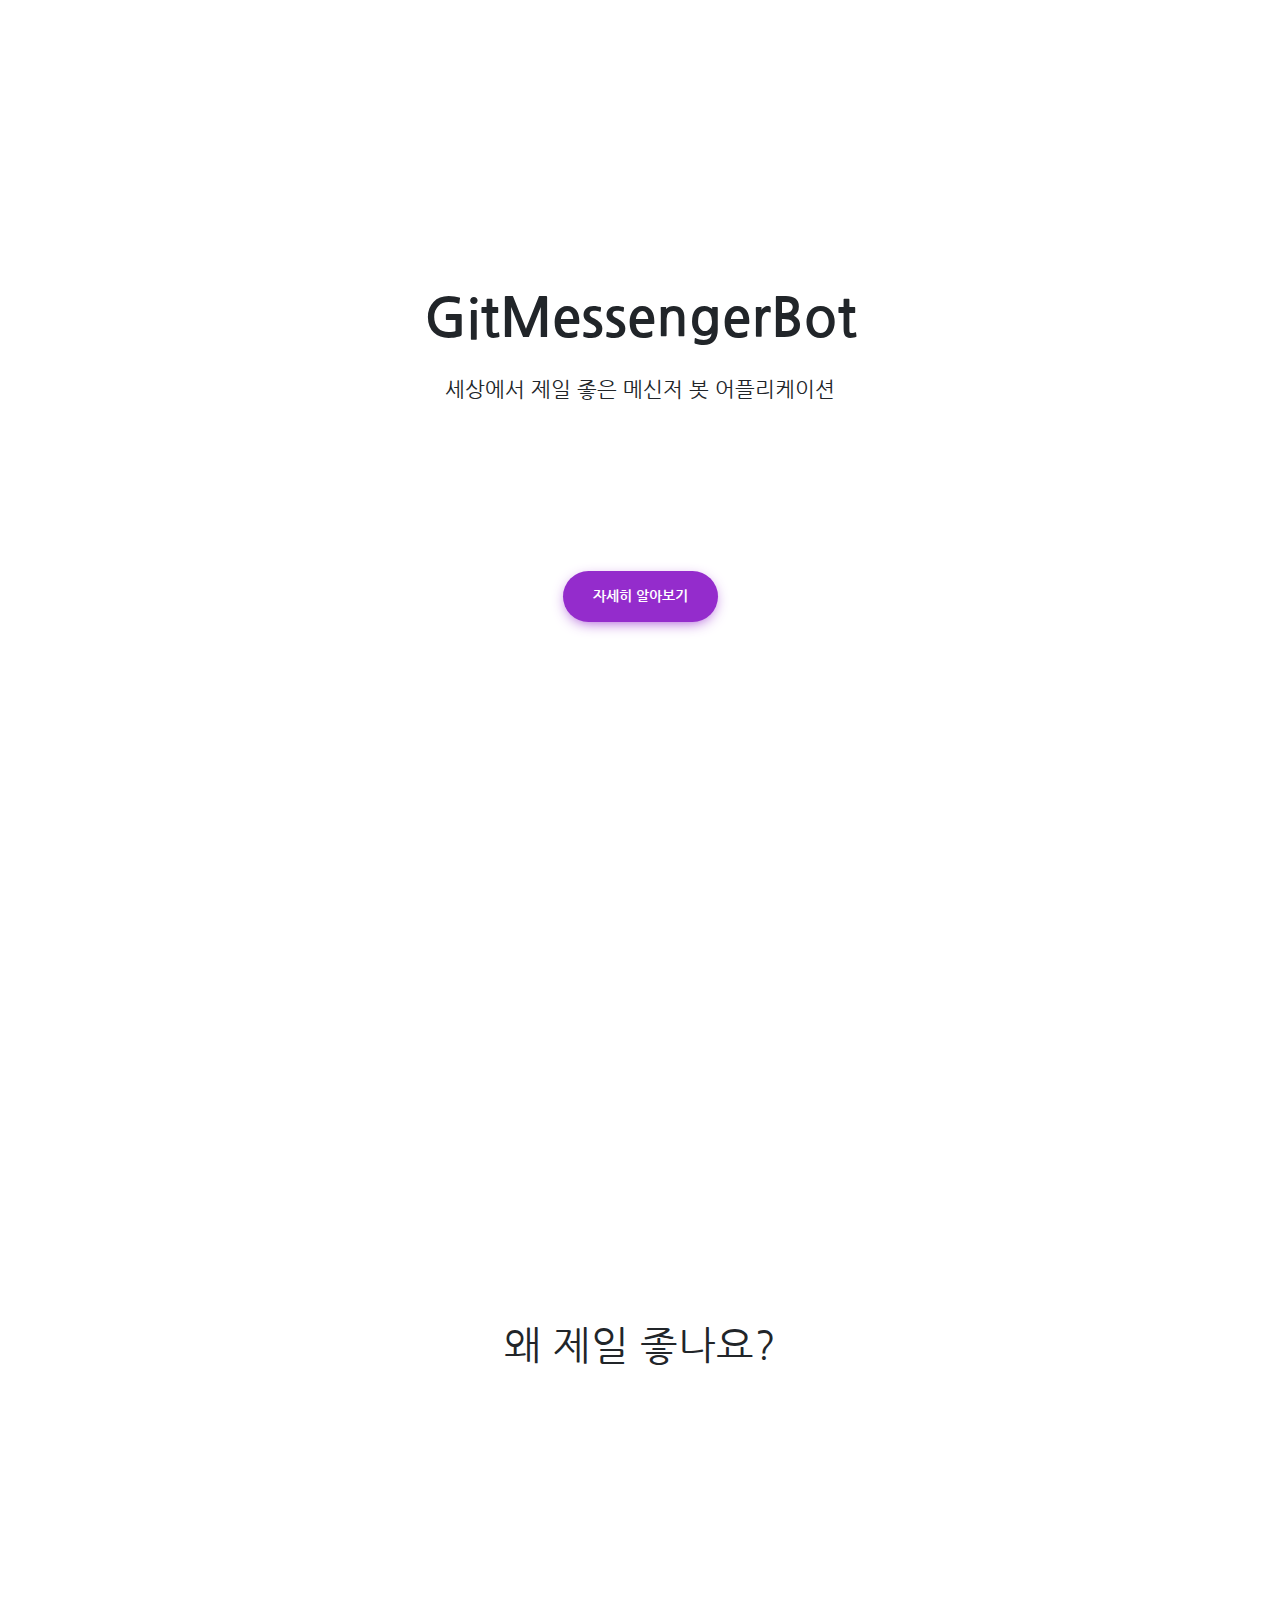
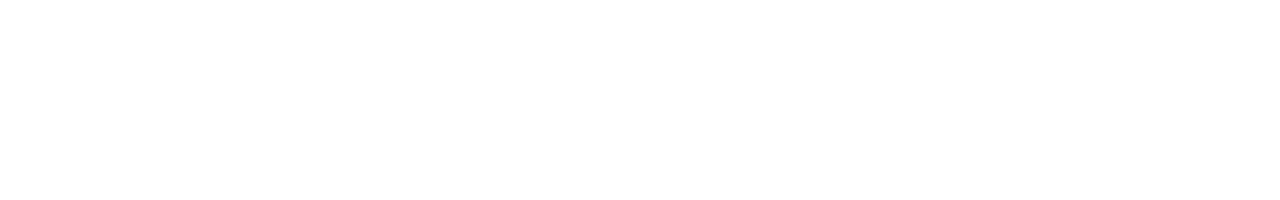
==== index.html @ 8779464e "a" ====
<!DOCTYPE html>
<html lang="ko">
<head>
    <title>GitMessengerBot 👍</title>

    <meta charset="utf-8">
    <meta content="width=device-width, initial-scale=1.0, maximum-scale=1.0, user-scalable=no" name="viewport">
    <meta content="telephone=no" name="format-detection">
    <meta content="yes" name="apple-mobile-web-app-capable">

    <meta content="GitMessengerBot 👍" property="og:title"/>
    <meta content="website" property="og:type"/>
    <meta content="깃메봇 공식 사이트" property="og:description"/>
    <meta content="https://gitmessengerbot.xyz" property="og:url"/>
    <meta content="https://raw.githubusercontent.com/GitMessengerBot/GitMessengerBot-Web/main/resource/drawable/banner.png"
          property="og:image"/>

    <link rel="stylesheet" href="./resource/css/main.css"/>
    <link rel="stylesheet" href="./resource/css/index.css"/>
    <link rel="stylesheet" href="https://cdn.jsdelivr.net/npm/bootstrap@5.0.0-beta3/dist/css/bootstrap.min.css"/>

    <script src="https://cdn.jsdelivr.net/npm/bootstrap@5.0.0-beta3/dist/js/bootstrap.bundle.min.js"></script>
</head>

<style>
    body {
        font-family: 'Nanum Gothic', sans-serif;
        -webkit-font-smoothing: antialiased;
    }
</style>

<body>
<section class="full-screen">
    <div class="center-container">
        <div class="center-content">
            <p id="title">GitMessengerBot</p>
            <p id="subtitle">세상에서 제일 좋은 메신저 봇 어플리케이션</p>
            <a class="btn-shadow" href="#main" style="margin-top: 150px;"><p class="button-text">자세히 알아보기</p></a>
        </div>
    </div>
</section>
<section class="full-screen" id="main">
    <div class="center-container">
        <div class="center-content">
            <h1>왜 제일 좋나요?</h1>
        </div>
    </div>
</section>
</body>
</html>
---- resource/css/main.css ----
@import url('https://fonts.googleapis.com/css2?family=Nanum+Gothic&display=swap');

a[href] {
    text-decoration: none;
    color: inherit;
}

.full-screen {
    width: 100vw;
    height: 100vh;
}

.btn-shadow {
    font-size: 14px;
    text-decoration: none;
    text-transform: uppercase;
    background: #942ccc;
    display: inline-block;
    padding: 15px 30px;
    border-radius: 40px;
    font-weight: 700;
    -webkit-box-shadow: 0 4px 15px -5px #942ccc;
    box-shadow: 0 4px 15px -5px #942ccc;
}

.center-container {
    display: flex;
    justify-items: center;
    height: 100vh;
    align-items: center;
    margin: 0 auto;
    text-align: center;
}

.center-content {
    margin: 0 auto;
    text-align: center;
}

.button-text {
    color: white;
    margin: 0;
}
---- resource/css/index.css ----
#title {
    font-weight: bold;
    font-size: calc(3rem + 0.5vw);
    margin-bottom: 15px;
}

#subtitle {
    margin-top: 15px;
    font-size: calc(0.5rem + 1vw);
    white-space: nowrap;
}
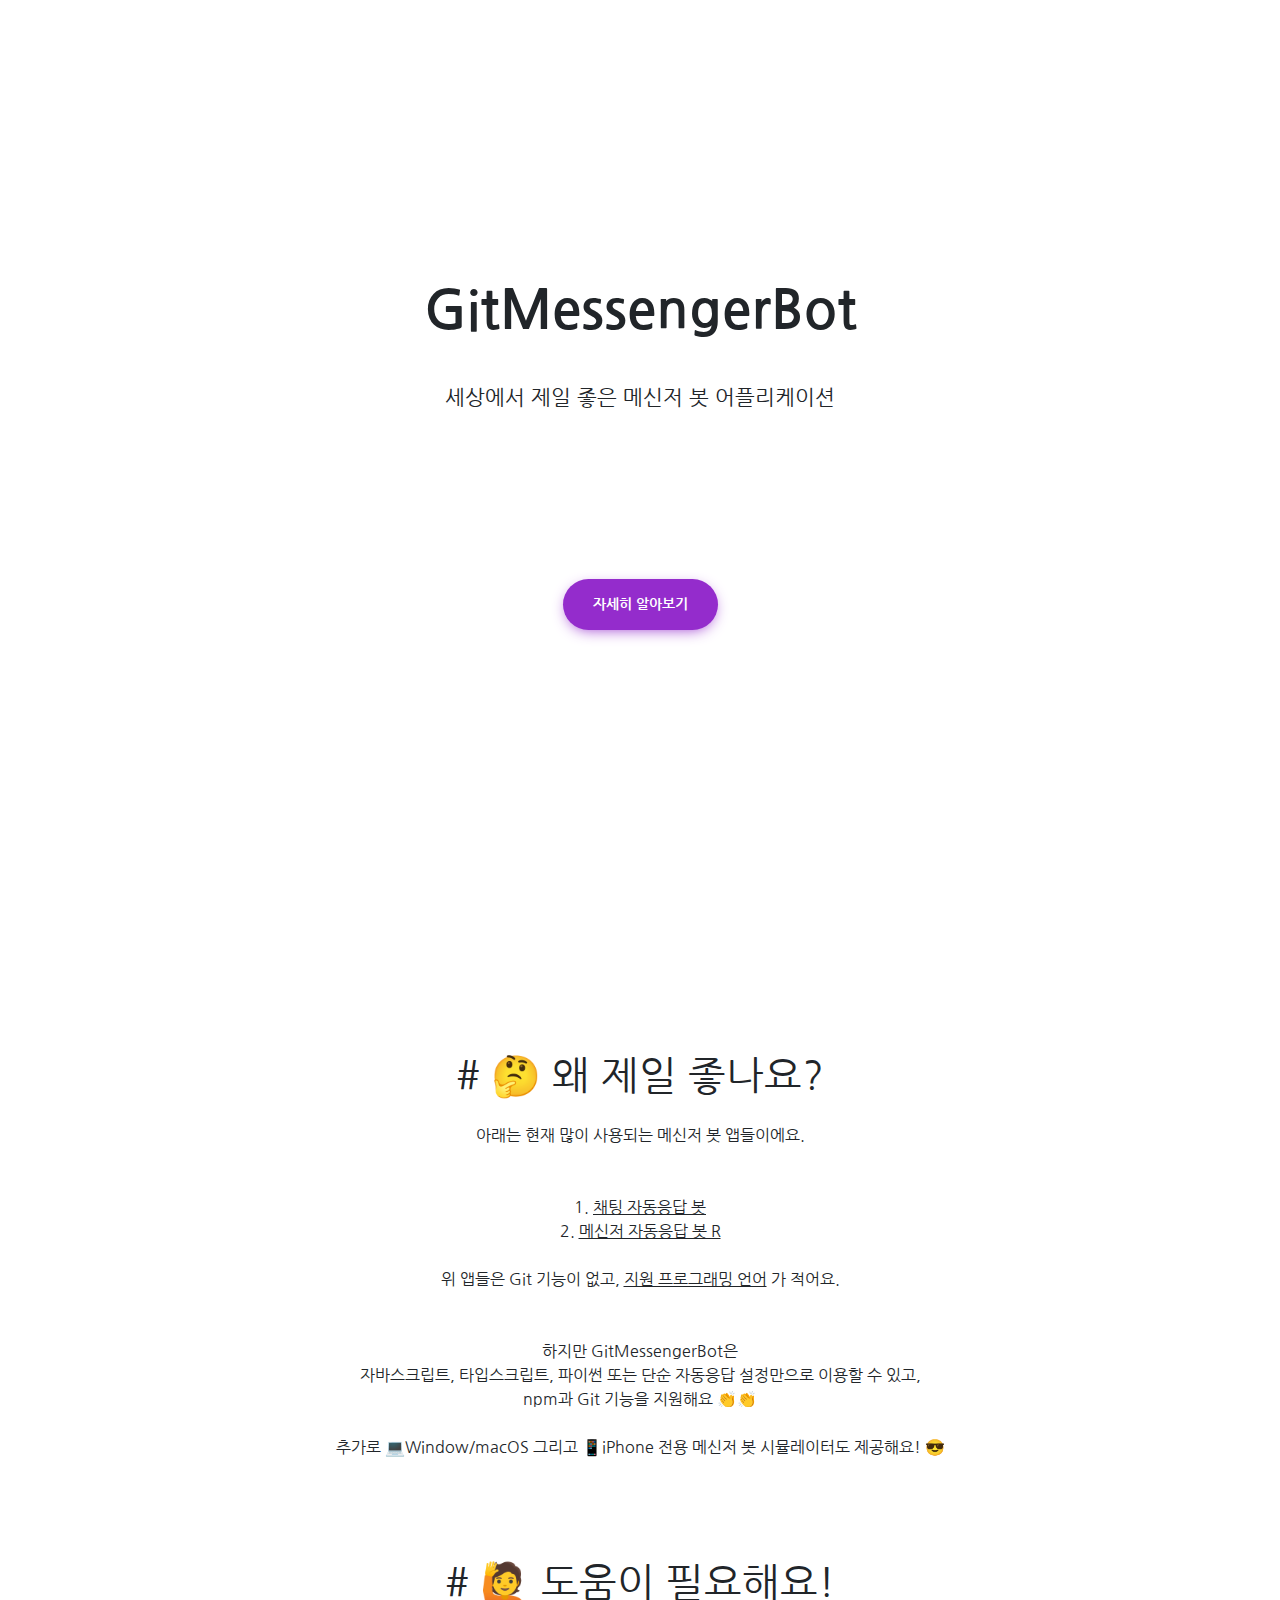
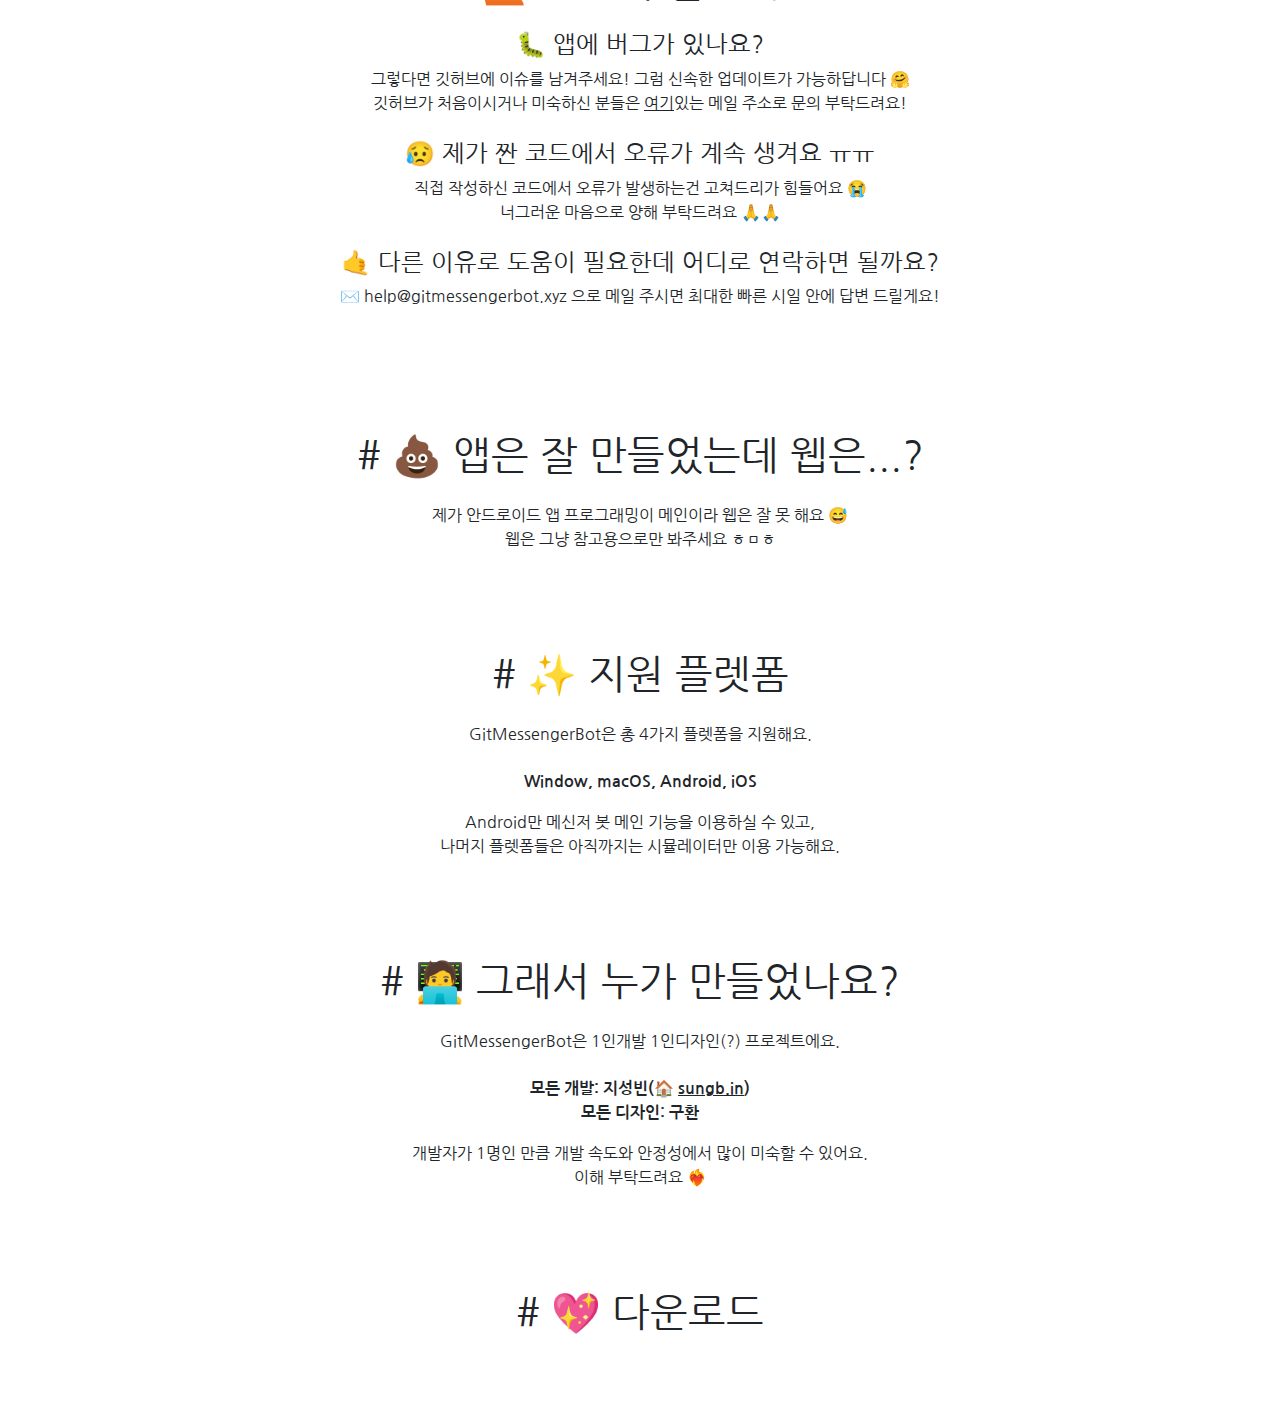
==== commit 4fa228de: "Update!" ====
--- a/index.html
+++ b/index.html
@@ -29,22 +29,59 @@
     }
 </style>
 
-<body>
-<section class="full-screen">
-    <div class="center-container">
-        <div class="center-content">
-            <p id="title">GitMessengerBot</p>
-            <p id="subtitle">세상에서 제일 좋은 메신저 봇 어플리케이션</p>
-            <a class="btn-shadow" href="#main" style="margin-top: 150px;"><p class="button-text">자세히 알아보기</p></a>
+<body class="cover-container">
+<div class="cover-scroll">
+    <section class="cover main">
+        <p id="title">GitMessengerBot</p>
+        <p id="subtitle">세상에서 제일 좋은 메신저 봇 어플리케이션</p>
+        <a class="btn-shadow" href="#why-world-best-good" style="margin-top: 150px;"><p class="button-text">자세히 알아보기</p>
+        </a>
+    </section>
+    <section style="height: 100%">
+        <div style="text-align: center; padding: 52px;">
+            <h1 id="why-world-best-good"><a href="#why-world-best-good"># 🤔 왜 제일 좋나요?</a></h1>
+            아래는 현재 많이 사용되는 메신저 봇 앱들이에요.<br/><br/><br/>
+            1. <a style="text-decoration: underline"
+                  href="https://play.google.com/store/apps/details?id=com.darktornado.chatbot">채팅 자동응답
+            봇</a><br/>
+            2. <a style="text-decoration: underline"
+                  href="https://play.google.com/store/apps/details?id=com.xfl.msgbot">메신저 자동응답 봇 R</a><br/><br/>
+            위 앱들은 Git 기능이 없고,
+            <a title="주로 쓰이는 언어들 기준" style="text-decoration: underline">지원 프로그래밍 언어</a>
+            가 적어요.<br/><br/><br/>
+            하지만 GitMessengerBot은<br/>자바스크립트, 타입스크립트, 파이썬 또는 단순 자동응답 설정만으로 이용할 수 있고,<br/>
+            npm과 Git 기능을 지원해요 👏👏<br/><br/>
+
+            추가로 💻Window/macOS 그리고 📱iPhone 전용 메신저 봇 시뮬레이터도 제공해요! 😎
+            <h1 id="need-help"><a href="#need-help"># 🙋 도움이 필요해요!</a></h1>
+            <h4 id="need-help-1"><a href="#need-help-1">🐛 앱에 버그가 있나요?</a></h4>
+            그렇다면 깃허브에 이슈를 남겨주세요! 그럼 신속한 업데이트가 가능하답니다 🤗<br/>
+            깃허브가 처음이시거나 미숙하신 분들은
+            <a href="#need-help-3" style="text-decoration: underline">여기</a>있는 메일 주소로 문의 부탁드려요!<br/><br/>
+            <h4 id="need-help-2"><a href="#need-help-2">😥 제가 짠 코드에서 오류가 계속 생겨요 ㅠㅠ</a></h4>
+            직접 작성하신 코드에서 오류가 발생하는건 고쳐드리가 힘들어요 😭<br/>
+            너그러운 마음으로 양해 부탁드려요 🙏🙏<br/><br/>
+            <h4 id="need-help-3"><a href="#need-help-3">🤙 다른 이유로 도움이 필요한데 어디로 연락하면 될까요?</a></h4>
+            ✉️ help@gitmessengerbot.xyz 으로 메일 주시면 최대한 빠른 시일 안에 답변 드릴게요!<br/><br/>
+            <h1 id="good-app-poo-web"><a href="#good-app-poo-web"># 💩 앱은 잘 만들었는데 웹은...?</a></h1>
+            제가 안드로이드 앱 프로그래밍이 메인이라 웹은 잘 못 해요 😅<br/>
+            웹은 그냥 참고용으로만 봐주세요 ㅎㅁㅎ
+            <h1 id="support-platform"><a href="#support-platform"># ✨ 지원 플렛폼</a></h1>
+            GitMessengerBot은 총 4가지 플렛폼을 지원해요.<br/><br/>
+            <p style="font-weight: bold">Window, macOS, Android, iOS</p>
+            Android만 메신저 봇 메인 기능을 이용하실 수 있고,<br/>
+            나머지 플렛폼들은 아직까지는 시뮬레이터만 이용 가능해요.<br/>
+            <h1 id="developers"><a href="#developers"># 🧑‍💻 그래서 누가 만들었나요?</a></h1>
+            GitMessengerBot은 1인개발 1인디자인(?) 프로젝트에요.<br/><br/>
+            <p style="font-weight: bold">
+                모든 개발: 지성빈(🏠 <a href="https://sungb.in" style="text-decoration: underline">sungb.in</a>)<br/>
+                모든 디자인: 구환
+            </p>
+            개발자가 1명인 만큼 개발 속도와 안정성에서 많이 미숙할 수 있어요.<br/>
+            이해 부탁드려요 ❤️‍🔥
+            <h1 id="download"><a href="#download"># 💖 다운로드</a></h1>
         </div>
-    </div>
-</section>
-<section class="full-screen" id="main">
-    <div class="center-container">
-        <div class="center-content">
-            <h1>왜 제일 좋나요?</h1>
-        </div>
-    </div>
-</section>
+    </section>
+</div>
 </body>
 </html>
--- a/resource/css/main.css
+++ b/resource/css/main.css
@@ -33,6 +33,7 @@
 }
 
 .center-content {
+    padding: 30px;
     margin: 0 auto;
     text-align: center;
 }
--- a/resource/css/index.css
+++ b/resource/css/index.css
@@ -8,4 +8,41 @@
     margin-top: 15px;
     font-size: calc(0.5rem + 1vw);
     white-space: nowrap;
+}
+
+.description {
+    padding-top: 10px;
+}
+
+.cover-container {
+    position: absolute;
+    width: 100%;
+    height: 100%;
+}
+
+.cover {
+    position: relative;
+    width: 100%;
+    height: 100%;
+    display: flex;
+    overflow: hidden;
+}
+
+.cover.main {
+    align-items: center;
+    align-self: center;
+    justify-content: center;
+    flex-direction: column;
+    padding: 52px;
+}
+
+.cover-scroll {
+    position: relative;
+    width: 100%;
+    height: 100%;
+}
+
+h1 {
+    padding-top: 100px;
+    padding-bottom: 15px;
 }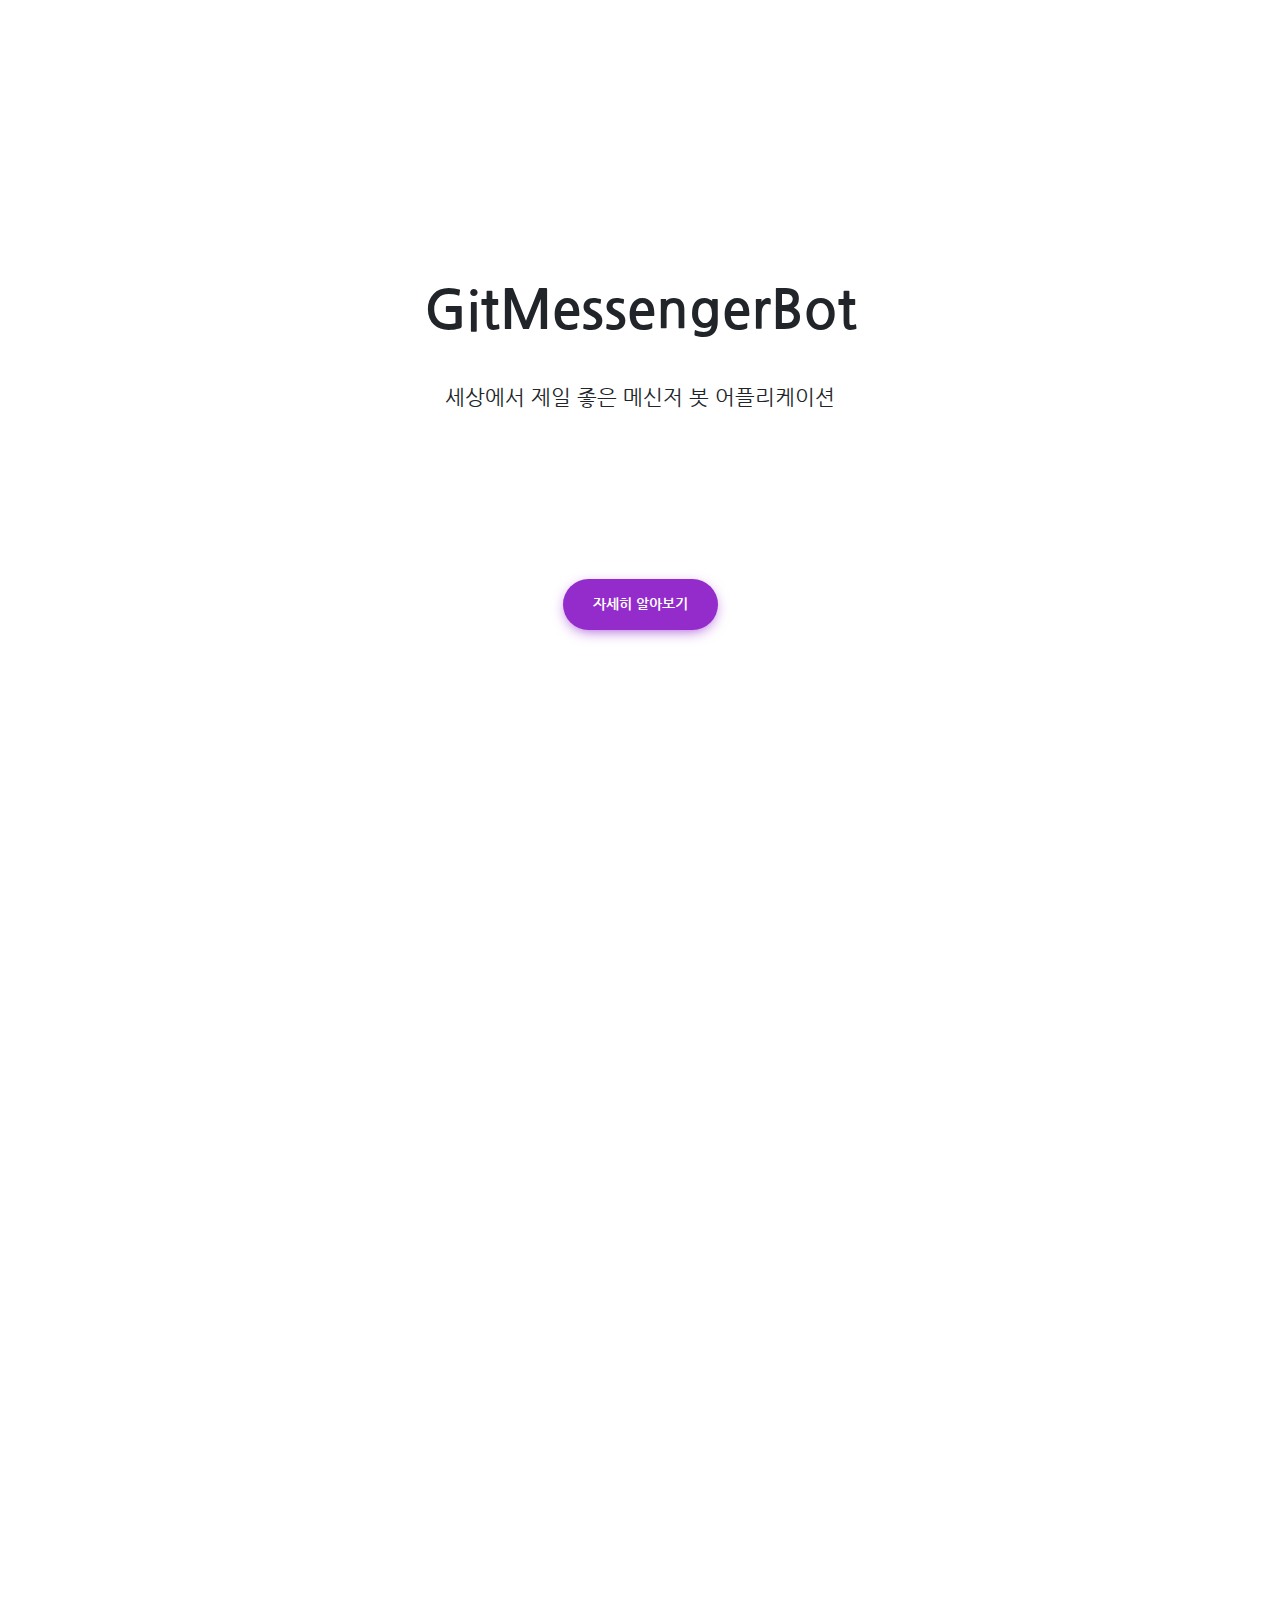
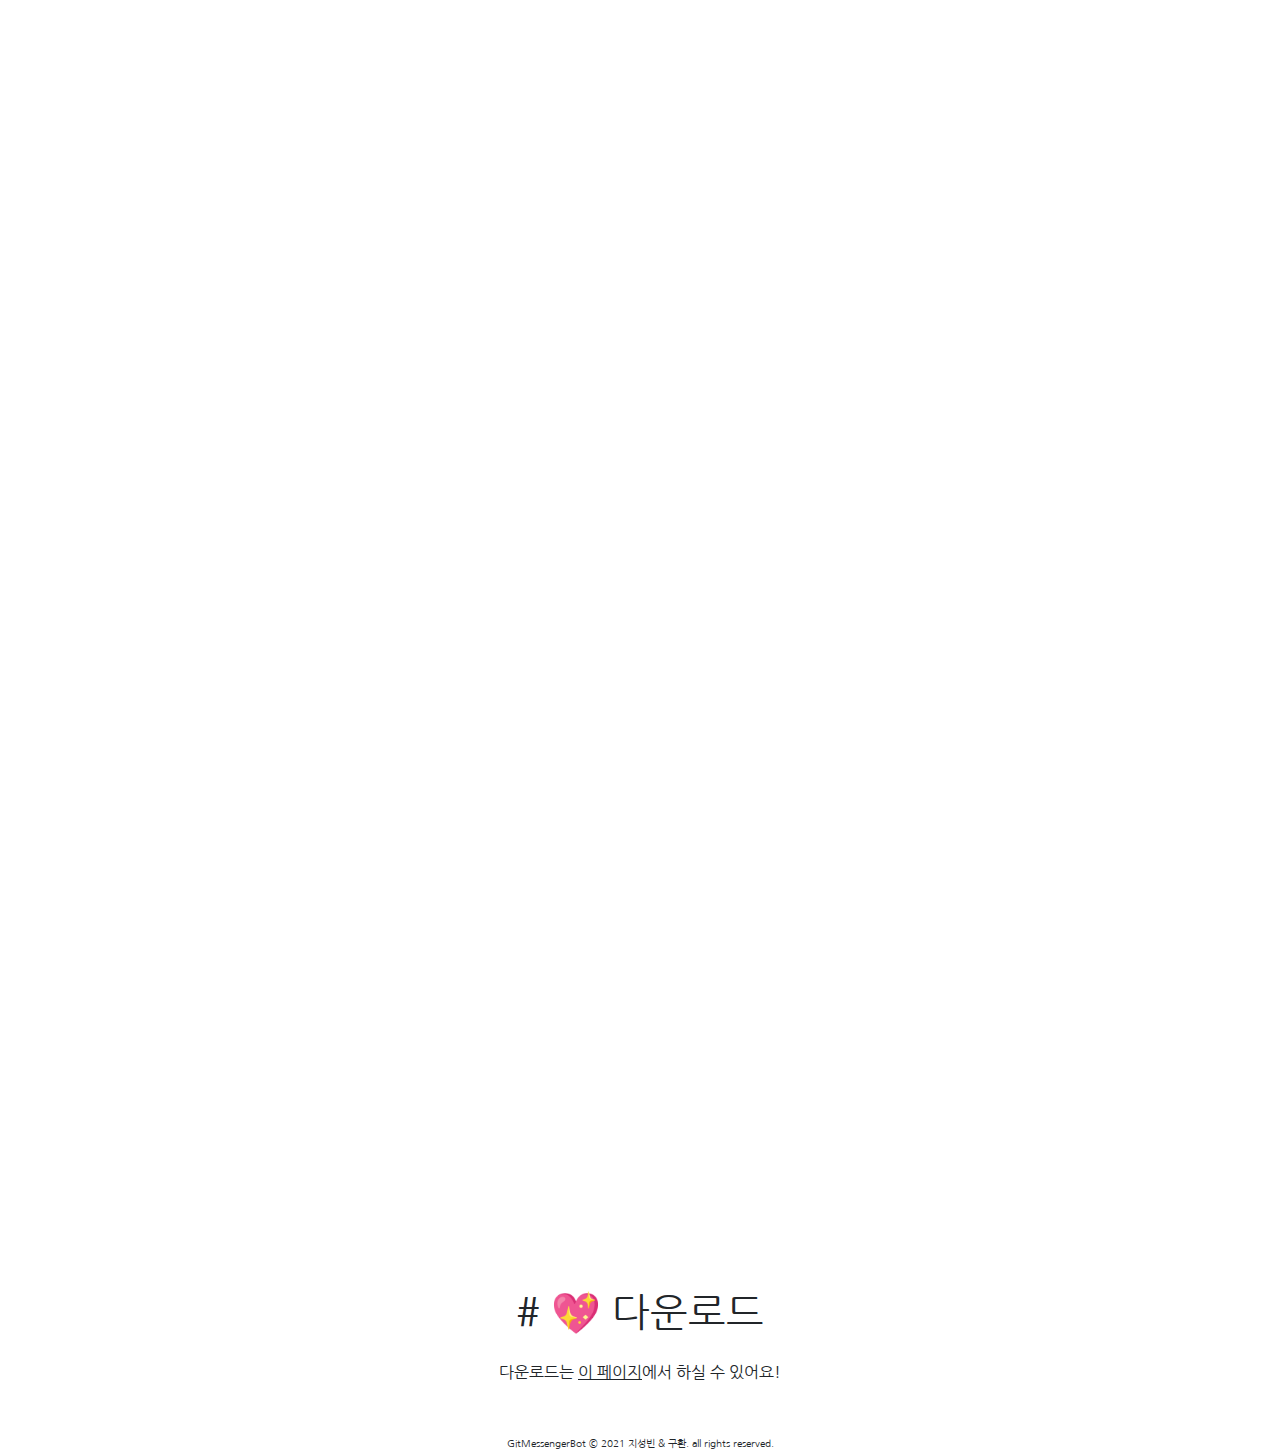
==== commit 5fc0dff3: "Update!" ====
--- a/index.html
+++ b/index.html
@@ -17,8 +17,11 @@
 
     <link rel="stylesheet" href="./resource/css/main.css"/>
     <link rel="stylesheet" href="./resource/css/index.css"/>
+    <link rel="stylesheet" href="./resource/css/animation.css"/>
     <link rel="stylesheet" href="https://cdn.jsdelivr.net/npm/bootstrap@5.0.0-beta3/dist/css/bootstrap.min.css"/>
 
+    <script src="./resource/js/wow.js"></script>
+    <script>new WOW().init();</script>
     <script src="https://cdn.jsdelivr.net/npm/bootstrap@5.0.0-beta3/dist/js/bootstrap.bundle.min.js"></script>
 </head>
 
@@ -38,48 +41,61 @@
         </a>
     </section>
     <section style="height: 100%">
-        <div style="text-align: center; padding: 52px;">
-            <h1 id="why-world-best-good"><a href="#why-world-best-good"># 🤔 왜 제일 좋나요?</a></h1>
-            아래는 현재 많이 사용되는 메신저 봇 앱들이에요.<br/><br/><br/>
-            1. <a style="text-decoration: underline"
-                  href="https://play.google.com/store/apps/details?id=com.darktornado.chatbot">채팅 자동응답
-            봇</a><br/>
-            2. <a style="text-decoration: underline"
-                  href="https://play.google.com/store/apps/details?id=com.xfl.msgbot">메신저 자동응답 봇 R</a><br/><br/>
-            위 앱들은 Git 기능이 없고,
-            <a title="주로 쓰이는 언어들 기준" style="text-decoration: underline">지원 프로그래밍 언어</a>
-            가 적어요.<br/><br/><br/>
-            하지만 GitMessengerBot은<br/>자바스크립트, 타입스크립트, 파이썬 또는 단순 자동응답 설정만으로 이용할 수 있고,<br/>
-            npm과 Git 기능을 지원해요 👏👏<br/><br/>
-
-            추가로 💻Window/macOS 그리고 📱iPhone 전용 메신저 봇 시뮬레이터도 제공해요! 😎
-            <h1 id="need-help"><a href="#need-help"># 🙋 도움이 필요해요!</a></h1>
-            <h4 id="need-help-1"><a href="#need-help-1">🐛 앱에 버그가 있나요?</a></h4>
-            그렇다면 깃허브에 이슈를 남겨주세요! 그럼 신속한 업데이트가 가능하답니다 🤗<br/>
-            깃허브가 처음이시거나 미숙하신 분들은
-            <a href="#need-help-3" style="text-decoration: underline">여기</a>있는 메일 주소로 문의 부탁드려요!<br/><br/>
-            <h4 id="need-help-2"><a href="#need-help-2">😥 제가 짠 코드에서 오류가 계속 생겨요 ㅠㅠ</a></h4>
-            직접 작성하신 코드에서 오류가 발생하는건 고쳐드리가 힘들어요 😭<br/>
-            너그러운 마음으로 양해 부탁드려요 🙏🙏<br/><br/>
-            <h4 id="need-help-3"><a href="#need-help-3">🤙 다른 이유로 도움이 필요한데 어디로 연락하면 될까요?</a></h4>
-            ✉️ help@gitmessengerbot.xyz 으로 메일 주시면 최대한 빠른 시일 안에 답변 드릴게요!<br/><br/>
-            <h1 id="good-app-poo-web"><a href="#good-app-poo-web"># 💩 앱은 잘 만들었는데 웹은...?</a></h1>
-            제가 안드로이드 앱 프로그래밍이 메인이라 웹은 잘 못 해요 😅<br/>
-            웹은 그냥 참고용으로만 봐주세요 ㅎㅁㅎ
-            <h1 id="support-platform"><a href="#support-platform"># ✨ 지원 플렛폼</a></h1>
-            GitMessengerBot은 총 4가지 플렛폼을 지원해요.<br/><br/>
-            <p style="font-weight: bold">Window, macOS, Android, iOS</p>
-            Android만 메신저 봇 메인 기능을 이용하실 수 있고,<br/>
-            나머지 플렛폼들은 아직까지는 시뮬레이터만 이용 가능해요.<br/>
-            <h1 id="developers"><a href="#developers"># 🧑‍💻 그래서 누가 만들었나요?</a></h1>
-            GitMessengerBot은 1인개발 1인디자인(?) 프로젝트에요.<br/><br/>
-            <p style="font-weight: bold">
-                모든 개발: 지성빈(🏠 <a href="https://sungb.in" style="text-decoration: underline">sungb.in</a>)<br/>
-                모든 디자인: 구환
-            </p>
-            개발자가 1명인 만큼 개발 속도와 안정성에서 많이 미숙할 수 있어요.<br/>
-            이해 부탁드려요 ❤️‍🔥
-            <h1 id="download"><a href="#download"># 💖 다운로드</a></h1>
+        <div style="text-align: center;">
+            <div style="padding: 52px">
+                <div class="wow fadeInDown" data-wow-delay="0.5s">
+                    <h1 id="why-world-best-good"><a href="#why-world-best-good"># 🤔 왜 제일 좋나요?</a></h1>
+                    아래는 현재 많이 사용되는 메신저 봇 앱들이에요.<br/><br/><br/>
+                    1. <a style="text-decoration: underline"
+                          href="https://play.google.com/store/apps/details?id=com.darktornado.chatbot">채팅 자동응답
+                    봇</a><br/>
+                    2. <a style="text-decoration: underline"
+                          href="https://play.google.com/store/apps/details?id=com.xfl.msgbot">메신저 자동응답 봇 R</a><br/><br/>
+                    위 앱들은 Git 기능이 없고,
+                    <a title="주로 쓰이는 언어들 기준" style="text-decoration: underline">지원 프로그래밍 언어</a>
+                    가 적어요.<br/><br/><br/>
+                    하지만 GitMessengerBot은<br/>자바스크립트, 타입스크립트, 파이썬 또는 단순 자동응답 설정만으로 이용할 수 있고,<br/>
+                    npm과 Git 기능을 지원해요 👏👏<br/><br/>
+                    추가로 💻Window/macOS 그리고 📱iPhone 전용 메신저 봇 시뮬레이터도 제공해요! 😎
+                </div>
+                <div class="wow fadeInDown" data-wow-delay="0.5s">
+                    <h1 id="need-help"><a href="#need-help"># 🙋 도움이 필요해요!</a></h1>
+                    <h4 id="need-help-1"><a href="#need-help-1">🐛 앱에 버그가 있나요?</a></h4>
+                    그렇다면 <a href="https://github.com/GitMessengerBot" style="text-decoration: underline">깃허브</a>에 이슈를
+                    남겨주세요!
+                    그럼 신속한 업데이트가 가능하답니다 🤗<br/>
+                    깃허브가 처음이시거나 미숙하신 분들은
+                    <a href="#need-help-3" style="text-decoration: underline">여기</a>있는 메일 주소로 문의 부탁드려요!<br/><br/>
+                    <h4 id="need-help-2"><a href="#need-help-2">😥 제가 짠 코드에서 오류가 계속 생겨요 ㅠㅠ</a></h4>
+                    직접 작성하신 코드에서 오류가 발생하는건 고쳐드리가 힘들어요 😭<br/>
+                    너그러운 마음으로 양해 부탁드려요 🙏🙏<br/><br/>
+                    <h4 id="need-help-3"><a href="#need-help-3">🤙 다른 이유로 도움이 필요한데 어디로 연락하면 될까요?</a></h4>
+                    ✉️ help@gitmessengerbot.xyz 으로 메일 주시면 최대한 빠른 시일 안에 답변 드릴게요!<br/><br/>
+                </div>
+                <div class="wow fadeInDown" data-wow-delay="0.5s">
+                    <h1 id="good-app-poo-web"><a href="#good-app-poo-web"># 💩 앱은 잘 만들었는데 웹은...?</a></h1>
+                    제가 안드로이드 앱 프로그래밍이 메인이라 웹은 잘 못 해요 😅<br/>
+                    웹은 그냥 참고용으로만 봐주세요 ㅎㅁㅎ
+                </div>
+                <div class="wow fadeInDown" data-wow-delay="0.5s">
+                <h1 id="support-platform"><a href="#support-platform"># ✨ 지원 플렛폼</a></h1>
+                GitMessengerBot은 총 4가지 플렛폼을 지원해요.<br/><br/>
+                <p style="font-weight: bold">Window, macOS, Android, iOS</p>
+                Android만 메신저 봇 메인 기능을 이용하실 수 있고,<br/>
+                나머지 플렛폼들은 아직까지는 시뮬레이터만 이용 가능해요.<br/>
+                <h1 id="developers"><a href="#developers"># 🧑‍💻 그래서 누가 만들었나요?</a></h1>
+                GitMessengerBot은 1인개발 1인디자인(?) 프로젝트에요.<br/><br/>
+                <p style="font-weight: bold">
+                    모든 개발: 지성빈(🏠 <a href="https://sungb.in" style="text-decoration: underline">sungb.in</a>)<br/>
+                    모든 디자인: 아직비밀~
+                </p>
+                개발자가 1명인 만큼 개발 속도와 안정성에서 많이 미숙할 수 있어요.<br/>
+                이해 부탁드려요 ❤️‍🔥
+                </div>
+                <h1 id="download"><a href="#download"># 💖 다운로드</a></h1>
+                다운로드는 <a href="download.html" style="text-decoration: underline">이 페이지</a>에서 하실 수 있어요!
+            </div>
+            <p style="font-size: 10px">GitMessengerBot &copy; 2021 지성빈 & 구환. all rights reserved.</p>
         </div>
     </section>
 </div>
--- a/resource/css/animation.css
+++ b/resource/css/animation.css
@@ -0,0 +1,2744 @@
+@charset "UTF-8";
+
+
+/*!
+Animate.css - http://daneden.me/animate
+Licensed under the MIT license
+
+Copyright (c) 2013 Daniel Eden
+
+Permission is hereby granted, free of charge, to any person obtaining a copy of this software and associated documentation files (the "Software"), to deal in the Software without restriction, including without limitation the rights to use, copy, modify, merge, publish, distribute, sublicense, and/or sell copies of the Software, and to permit persons to whom the Software is furnished to do so, subject to the following conditions:
+
+The above copyright notice and this permission notice shall be included in all copies or substantial portions of the Software.
+
+THE SOFTWARE IS PROVIDED "AS IS", WITHOUT WARRANTY OF ANY KIND, EXPRESS OR IMPLIED, INCLUDING BUT NOT LIMITED TO THE WARRANTIES OF MERCHANTABILITY, FITNESS FOR A PARTICULAR PURPOSE AND NONINFRINGEMENT. IN NO EVENT SHALL THE AUTHORS OR COPYRIGHT HOLDERS BE LIABLE FOR ANY CLAIM, DAMAGES OR OTHER LIABILITY, WHETHER IN AN ACTION OF CONTRACT, TORT OR OTHERWISE, ARISING FROM, OUT OF OR IN CONNECTION WITH THE SOFTWARE OR THE USE OR OTHER DEALINGS IN THE SOFTWARE.
+*/
+
+.animated {
+    -webkit-animation-duration: 1s;
+    animation-duration: 1s;
+    -webkit-animation-fill-mode: both;
+    animation-fill-mode: both;
+}
+
+.animated.hinge {
+    -webkit-animation-duration: 2s;
+    animation-duration: 2s;
+}
+
+@-webkit-keyframes bounce {
+    0%, 20%, 50%, 80%, 100% {
+        -webkit-transform: translateY(0);
+        transform: translateY(0);
+    }
+
+    40% {
+        -webkit-transform: translateY(-30px);
+        transform: translateY(-30px);
+    }
+
+    60% {
+        -webkit-transform: translateY(-15px);
+        transform: translateY(-15px);
+    }
+}
+
+@keyframes bounce {
+    0%, 20%, 50%, 80%, 100% {
+        -webkit-transform: translateY(0);
+        -ms-transform: translateY(0);
+        transform: translateY(0);
+    }
+
+    40% {
+        -webkit-transform: translateY(-30px);
+        -ms-transform: translateY(-30px);
+        transform: translateY(-30px);
+    }
+
+    60% {
+        -webkit-transform: translateY(-15px);
+        -ms-transform: translateY(-15px);
+        transform: translateY(-15px);
+    }
+}
+
+.bounce {
+    -webkit-animation-name: bounce;
+    animation-name: bounce;
+}
+
+@-webkit-keyframes flash {
+    0%, 50%, 100% {
+        opacity: 1;
+    }
+
+    25%, 75% {
+        opacity: 0;
+    }
+}
+
+@keyframes flash {
+    0%, 50%, 100% {
+        opacity: 1;
+    }
+
+    25%, 75% {
+        opacity: 0;
+    }
+}
+
+.flash {
+    -webkit-animation-name: flash;
+    animation-name: flash;
+}
+
+/* originally authored by Nick Pettit - https://github.com/nickpettit/glide */
+
+@-webkit-keyframes pulse {
+    0% {
+        -webkit-transform: scale(1);
+        transform: scale(1);
+    }
+
+    50% {
+        -webkit-transform: scale(1.1);
+        transform: scale(1.1);
+    }
+
+    100% {
+        -webkit-transform: scale(1);
+        transform: scale(1);
+    }
+}
+
+@keyframes pulse {
+    0% {
+        -webkit-transform: scale(1);
+        -ms-transform: scale(1);
+        transform: scale(1);
+    }
+
+    50% {
+        -webkit-transform: scale(1.1);
+        -ms-transform: scale(1.1);
+        transform: scale(1.1);
+    }
+
+    100% {
+        -webkit-transform: scale(1);
+        -ms-transform: scale(1);
+        transform: scale(1);
+    }
+}
+
+.pulse {
+    -webkit-animation-name: pulse;
+    animation-name: pulse;
+}
+
+@-webkit-keyframes shake {
+    0%, 100% {
+        -webkit-transform: translateX(0);
+        transform: translateX(0);
+    }
+
+    10%, 30%, 50%, 70%, 90% {
+        -webkit-transform: translateX(-10px);
+        transform: translateX(-10px);
+    }
+
+    20%, 40%, 60%, 80% {
+        -webkit-transform: translateX(10px);
+        transform: translateX(10px);
+    }
+}
+
+@keyframes shake {
+    0%, 100% {
+        -webkit-transform: translateX(0);
+        -ms-transform: translateX(0);
+        transform: translateX(0);
+    }
+
+    10%, 30%, 50%, 70%, 90% {
+        -webkit-transform: translateX(-10px);
+        -ms-transform: translateX(-10px);
+        transform: translateX(-10px);
+    }
+
+    20%, 40%, 60%, 80% {
+        -webkit-transform: translateX(10px);
+        -ms-transform: translateX(10px);
+        transform: translateX(10px);
+    }
+}
+
+.shake {
+    -webkit-animation-name: shake;
+    animation-name: shake;
+}
+
+@-webkit-keyframes swing {
+    20% {
+        -webkit-transform: rotate(15deg);
+        transform: rotate(15deg);
+    }
+
+    40% {
+        -webkit-transform: rotate(-10deg);
+        transform: rotate(-10deg);
+    }
+
+    60% {
+        -webkit-transform: rotate(5deg);
+        transform: rotate(5deg);
+    }
+
+    80% {
+        -webkit-transform: rotate(-5deg);
+        transform: rotate(-5deg);
+    }
+
+    100% {
+        -webkit-transform: rotate(0deg);
+        transform: rotate(0deg);
+    }
+}
+
+@keyframes swing {
+    20% {
+        -webkit-transform: rotate(15deg);
+        -ms-transform: rotate(15deg);
+        transform: rotate(15deg);
+    }
+
+    40% {
+        -webkit-transform: rotate(-10deg);
+        -ms-transform: rotate(-10deg);
+        transform: rotate(-10deg);
+    }
+
+    60% {
+        -webkit-transform: rotate(5deg);
+        -ms-transform: rotate(5deg);
+        transform: rotate(5deg);
+    }
+
+    80% {
+        -webkit-transform: rotate(-5deg);
+        -ms-transform: rotate(-5deg);
+        transform: rotate(-5deg);
+    }
+
+    100% {
+        -webkit-transform: rotate(0deg);
+        -ms-transform: rotate(0deg);
+        transform: rotate(0deg);
+    }
+}
+
+.swing {
+    -webkit-transform-origin: top center;
+    -ms-transform-origin: top center;
+    transform-origin: top center;
+    -webkit-animation-name: swing;
+    animation-name: swing;
+}
+
+@-webkit-keyframes tada {
+    0% {
+        -webkit-transform: scale(1);
+        transform: scale(1);
+    }
+
+    10%, 20% {
+        -webkit-transform: scale(0.9) rotate(-3deg);
+        transform: scale(0.9) rotate(-3deg);
+    }
+
+    30%, 50%, 70%, 90% {
+        -webkit-transform: scale(1.1) rotate(3deg);
+        transform: scale(1.1) rotate(3deg);
+    }
+
+    40%, 60%, 80% {
+        -webkit-transform: scale(1.1) rotate(-3deg);
+        transform: scale(1.1) rotate(-3deg);
+    }
+
+    100% {
+        -webkit-transform: scale(1) rotate(0);
+        transform: scale(1) rotate(0);
+    }
+}
+
+@keyframes tada {
+    0% {
+        -webkit-transform: scale(1);
+        -ms-transform: scale(1);
+        transform: scale(1);
+    }
+
+    10%, 20% {
+        -webkit-transform: scale(0.9) rotate(-3deg);
+        -ms-transform: scale(0.9) rotate(-3deg);
+        transform: scale(0.9) rotate(-3deg);
+    }
+
+    30%, 50%, 70%, 90% {
+        -webkit-transform: scale(1.1) rotate(3deg);
+        -ms-transform: scale(1.1) rotate(3deg);
+        transform: scale(1.1) rotate(3deg);
+    }
+
+    40%, 60%, 80% {
+        -webkit-transform: scale(1.1) rotate(-3deg);
+        -ms-transform: scale(1.1) rotate(-3deg);
+        transform: scale(1.1) rotate(-3deg);
+    }
+
+    100% {
+        -webkit-transform: scale(1) rotate(0);
+        -ms-transform: scale(1) rotate(0);
+        transform: scale(1) rotate(0);
+    }
+}
+
+.tada {
+    -webkit-animation-name: tada;
+    animation-name: tada;
+}
+
+/* originally authored by Nick Pettit - https://github.com/nickpettit/glide */
+
+@-webkit-keyframes wobble {
+    0% {
+        -webkit-transform: translateX(0%);
+        transform: translateX(0%);
+    }
+
+    15% {
+        -webkit-transform: translateX(-25%) rotate(-5deg);
+        transform: translateX(-25%) rotate(-5deg);
+    }
+
+    30% {
+        -webkit-transform: translateX(20%) rotate(3deg);
+        transform: translateX(20%) rotate(3deg);
+    }
+
+    45% {
+        -webkit-transform: translateX(-15%) rotate(-3deg);
+        transform: translateX(-15%) rotate(-3deg);
+    }
+
+    60% {
+        -webkit-transform: translateX(10%) rotate(2deg);
+        transform: translateX(10%) rotate(2deg);
+    }
+
+    75% {
+        -webkit-transform: translateX(-5%) rotate(-1deg);
+        transform: translateX(-5%) rotate(-1deg);
+    }
+
+    100% {
+        -webkit-transform: translateX(0%);
+        transform: translateX(0%);
+    }
+}
+
+@keyframes wobble {
+    0% {
+        -webkit-transform: translateX(0%);
+        -ms-transform: translateX(0%);
+        transform: translateX(0%);
+    }
+
+    15% {
+        -webkit-transform: translateX(-25%) rotate(-5deg);
+        -ms-transform: translateX(-25%) rotate(-5deg);
+        transform: translateX(-25%) rotate(-5deg);
+    }
+
+    30% {
+        -webkit-transform: translateX(20%) rotate(3deg);
+        -ms-transform: translateX(20%) rotate(3deg);
+        transform: translateX(20%) rotate(3deg);
+    }
+
+    45% {
+        -webkit-transform: translateX(-15%) rotate(-3deg);
+        -ms-transform: translateX(-15%) rotate(-3deg);
+        transform: translateX(-15%) rotate(-3deg);
+    }
+
+    60% {
+        -webkit-transform: translateX(10%) rotate(2deg);
+        -ms-transform: translateX(10%) rotate(2deg);
+        transform: translateX(10%) rotate(2deg);
+    }
+
+    75% {
+        -webkit-transform: translateX(-5%) rotate(-1deg);
+        -ms-transform: translateX(-5%) rotate(-1deg);
+        transform: translateX(-5%) rotate(-1deg);
+    }
+
+    100% {
+        -webkit-transform: translateX(0%);
+        -ms-transform: translateX(0%);
+        transform: translateX(0%);
+    }
+}
+
+.wobble {
+    -webkit-animation-name: wobble;
+    animation-name: wobble;
+}
+
+@-webkit-keyframes bounceIn {
+    0% {
+        opacity: 0;
+        -webkit-transform: scale(.3);
+        transform: scale(.3);
+    }
+
+    50% {
+        opacity: 1;
+        -webkit-transform: scale(1.05);
+        transform: scale(1.05);
+    }
+
+    70% {
+        -webkit-transform: scale(.9);
+        transform: scale(.9);
+    }
+
+    100% {
+        -webkit-transform: scale(1);
+        transform: scale(1);
+    }
+}
+
+@keyframes bounceIn {
+    0% {
+        opacity: 0;
+        -webkit-transform: scale(.3);
+        -ms-transform: scale(.3);
+        transform: scale(.3);
+    }
+
+    50% {
+        opacity: 1;
+        -webkit-transform: scale(1.05);
+        -ms-transform: scale(1.05);
+        transform: scale(1.05);
+    }
+
+    70% {
+        -webkit-transform: scale(.9);
+        -ms-transform: scale(.9);
+        transform: scale(.9);
+    }
+
+    100% {
+        -webkit-transform: scale(1);
+        -ms-transform: scale(1);
+        transform: scale(1);
+    }
+}
+
+.bounceIn {
+    -webkit-animation-name: bounceIn;
+    animation-name: bounceIn;
+}
+
+@-webkit-keyframes bounceInDown {
+    0% {
+        opacity: 0;
+        -webkit-transform: translateY(-2000px);
+        transform: translateY(-2000px);
+    }
+
+    60% {
+        opacity: 1;
+        -webkit-transform: translateY(30px);
+        transform: translateY(30px);
+    }
+
+    80% {
+        -webkit-transform: translateY(-10px);
+        transform: translateY(-10px);
+    }
+
+    100% {
+        -webkit-transform: translateY(0);
+        transform: translateY(0);
+    }
+}
+
+@keyframes bounceInDown {
+    0% {
+        opacity: 0;
+        -webkit-transform: translateY(-2000px);
+        -ms-transform: translateY(-2000px);
+        transform: translateY(-2000px);
+    }
+
+    60% {
+        opacity: 1;
+        -webkit-transform: translateY(30px);
+        -ms-transform: translateY(30px);
+        transform: translateY(30px);
+    }
+
+    80% {
+        -webkit-transform: translateY(-10px);
+        -ms-transform: translateY(-10px);
+        transform: translateY(-10px);
+    }
+
+    100% {
+        -webkit-transform: translateY(0);
+        -ms-transform: translateY(0);
+        transform: translateY(0);
+    }
+}
+
+.bounceInDown {
+    -webkit-animation-name: bounceInDown;
+    animation-name: bounceInDown;
+}
+
+@-webkit-keyframes bounceInLeft {
+    0% {
+        opacity: 0;
+        -webkit-transform: translateX(-2000px);
+        transform: translateX(-2000px);
+    }
+
+    60% {
+        opacity: 1;
+        -webkit-transform: translateX(30px);
+        transform: translateX(30px);
+    }
+
+    80% {
+        -webkit-transform: translateX(-10px);
+        transform: translateX(-10px);
+    }
+
+    100% {
+        -webkit-transform: translateX(0);
+        transform: translateX(0);
+    }
+}
+
+@keyframes bounceInLeft {
+    0% {
+        opacity: 0;
+        -webkit-transform: translateX(-2000px);
+        -ms-transform: translateX(-2000px);
+        transform: translateX(-2000px);
+    }
+
+    60% {
+        opacity: 1;
+        -webkit-transform: translateX(30px);
+        -ms-transform: translateX(30px);
+        transform: translateX(30px);
+    }
+
+    80% {
+        -webkit-transform: translateX(-10px);
+        -ms-transform: translateX(-10px);
+        transform: translateX(-10px);
+    }
+
+    100% {
+        -webkit-transform: translateX(0);
+        -ms-transform: translateX(0);
+        transform: translateX(0);
+    }
+}
+
+.bounceInLeft {
+    -webkit-animation-name: bounceInLeft;
+    animation-name: bounceInLeft;
+}
+
+@-webkit-keyframes bounceInRight {
+    0% {
+        opacity: 0;
+        -webkit-transform: translateX(2000px);
+        transform: translateX(2000px);
+    }
+
+    60% {
+        opacity: 1;
+        -webkit-transform: translateX(-30px);
+        transform: translateX(-30px);
+    }
+
+    80% {
+        -webkit-transform: translateX(10px);
+        transform: translateX(10px);
+    }
+
+    100% {
+        -webkit-transform: translateX(0);
+        transform: translateX(0);
+    }
+}
+
+@keyframes bounceInRight {
+    0% {
+        opacity: 0;
+        -webkit-transform: translateX(2000px);
+        -ms-transform: translateX(2000px);
+        transform: translateX(2000px);
+    }
+
+    60% {
+        opacity: 1;
+        -webkit-transform: translateX(-30px);
+        -ms-transform: translateX(-30px);
+        transform: translateX(-30px);
+    }
+
+    80% {
+        -webkit-transform: translateX(10px);
+        -ms-transform: translateX(10px);
+        transform: translateX(10px);
+    }
+
+    100% {
+        -webkit-transform: translateX(0);
+        -ms-transform: translateX(0);
+        transform: translateX(0);
+    }
+}
+
+.bounceInRight {
+    -webkit-animation-name: bounceInRight;
+    animation-name: bounceInRight;
+}
+
+@-webkit-keyframes bounceInUp {
+    0% {
+        opacity: 0;
+        -webkit-transform: translateY(2000px);
+        transform: translateY(2000px);
+    }
+
+    60% {
+        opacity: 1;
+        -webkit-transform: translateY(-30px);
+        transform: translateY(-30px);
+    }
+
+    80% {
+        -webkit-transform: translateY(10px);
+        transform: translateY(10px);
+    }
+
+    100% {
+        -webkit-transform: translateY(0);
+        transform: translateY(0);
+    }
+}
+
+@keyframes bounceInUp {
+    0% {
+        opacity: 0;
+        -webkit-transform: translateY(2000px);
+        -ms-transform: translateY(2000px);
+        transform: translateY(2000px);
+    }
+
+    60% {
+        opacity: 1;
+        -webkit-transform: translateY(-30px);
+        -ms-transform: translateY(-30px);
+        transform: translateY(-30px);
+    }
+
+    80% {
+        -webkit-transform: translateY(10px);
+        -ms-transform: translateY(10px);
+        transform: translateY(10px);
+    }
+
+    100% {
+        -webkit-transform: translateY(0);
+        -ms-transform: translateY(0);
+        transform: translateY(0);
+    }
+}
+
+.bounceInUp {
+    -webkit-animation-name: bounceInUp;
+    animation-name: bounceInUp;
+}
+
+@-webkit-keyframes bounceOut {
+    0% {
+        -webkit-transform: scale(1);
+        transform: scale(1);
+    }
+
+    25% {
+        -webkit-transform: scale(.95);
+        transform: scale(.95);
+    }
+
+    50% {
+        opacity: 1;
+        -webkit-transform: scale(1.1);
+        transform: scale(1.1);
+    }
+
+    100% {
+        opacity: 0;
+        -webkit-transform: scale(.3);
+        transform: scale(.3);
+    }
+}
+
+@keyframes bounceOut {
+    0% {
+        -webkit-transform: scale(1);
+        -ms-transform: scale(1);
+        transform: scale(1);
+    }
+
+    25% {
+        -webkit-transform: scale(.95);
+        -ms-transform: scale(.95);
+        transform: scale(.95);
+    }
+
+    50% {
+        opacity: 1;
+        -webkit-transform: scale(1.1);
+        -ms-transform: scale(1.1);
+        transform: scale(1.1);
+    }
+
+    100% {
+        opacity: 0;
+        -webkit-transform: scale(.3);
+        -ms-transform: scale(.3);
+        transform: scale(.3);
+    }
+}
+
+.bounceOut {
+    -webkit-animation-name: bounceOut;
+    animation-name: bounceOut;
+}
+
+@-webkit-keyframes bounceOutDown {
+    0% {
+        -webkit-transform: translateY(0);
+        transform: translateY(0);
+    }
+
+    20% {
+        opacity: 1;
+        -webkit-transform: translateY(-20px);
+        transform: translateY(-20px);
+    }
+
+    100% {
+        opacity: 0;
+        -webkit-transform: translateY(2000px);
+        transform: translateY(2000px);
+    }
+}
+
+@keyframes bounceOutDown {
+    0% {
+        -webkit-transform: translateY(0);
+        -ms-transform: translateY(0);
+        transform: translateY(0);
+    }
+
+    20% {
+        opacity: 1;
+        -webkit-transform: translateY(-20px);
+        -ms-transform: translateY(-20px);
+        transform: translateY(-20px);
+    }
+
+    100% {
+        opacity: 0;
+        -webkit-transform: translateY(2000px);
+        -ms-transform: translateY(2000px);
+        transform: translateY(2000px);
+    }
+}
+
+.bounceOutDown {
+    -webkit-animation-name: bounceOutDown;
+    animation-name: bounceOutDown;
+}
+
+@-webkit-keyframes bounceOutLeft {
+    0% {
+        -webkit-transform: translateX(0);
+        transform: translateX(0);
+    }
+
+    20% {
+        opacity: 1;
+        -webkit-transform: translateX(20px);
+        transform: translateX(20px);
+    }
+
+    100% {
+        opacity: 0;
+        -webkit-transform: translateX(-2000px);
+        transform: translateX(-2000px);
+    }
+}
+
+@keyframes bounceOutLeft {
+    0% {
+        -webkit-transform: translateX(0);
+        -ms-transform: translateX(0);
+        transform: translateX(0);
+    }
+
+    20% {
+        opacity: 1;
+        -webkit-transform: translateX(20px);
+        -ms-transform: translateX(20px);
+        transform: translateX(20px);
+    }
+
+    100% {
+        opacity: 0;
+        -webkit-transform: translateX(-2000px);
+        -ms-transform: translateX(-2000px);
+        transform: translateX(-2000px);
+    }
+}
+
+.bounceOutLeft {
+    -webkit-animation-name: bounceOutLeft;
+    animation-name: bounceOutLeft;
+}
+
+@-webkit-keyframes bounceOutRight {
+    0% {
+        -webkit-transform: translateX(0);
+        transform: translateX(0);
+    }
+
+    20% {
+        opacity: 1;
+        -webkit-transform: translateX(-20px);
+        transform: translateX(-20px);
+    }
+
+    100% {
+        opacity: 0;
+        -webkit-transform: translateX(2000px);
+        transform: translateX(2000px);
+    }
+}
+
+@keyframes bounceOutRight {
+    0% {
+        -webkit-transform: translateX(0);
+        -ms-transform: translateX(0);
+        transform: translateX(0);
+    }
+
+    20% {
+        opacity: 1;
+        -webkit-transform: translateX(-20px);
+        -ms-transform: translateX(-20px);
+        transform: translateX(-20px);
+    }
+
+    100% {
+        opacity: 0;
+        -webkit-transform: translateX(2000px);
+        -ms-transform: translateX(2000px);
+        transform: translateX(2000px);
+    }
+}
+
+.bounceOutRight {
+    -webkit-animation-name: bounceOutRight;
+    animation-name: bounceOutRight;
+}
+
+@-webkit-keyframes bounceOutUp {
+    0% {
+        -webkit-transform: translateY(0);
+        transform: translateY(0);
+    }
+
+    20% {
+        opacity: 1;
+        -webkit-transform: translateY(20px);
+        transform: translateY(20px);
+    }
+
+    100% {
+        opacity: 0;
+        -webkit-transform: translateY(-2000px);
+        transform: translateY(-2000px);
+    }
+}
+
+@keyframes bounceOutUp {
+    0% {
+        -webkit-transform: translateY(0);
+        -ms-transform: translateY(0);
+        transform: translateY(0);
+    }
+
+    20% {
+        opacity: 1;
+        -webkit-transform: translateY(20px);
+        -ms-transform: translateY(20px);
+        transform: translateY(20px);
+    }
+
+    100% {
+        opacity: 0;
+        -webkit-transform: translateY(-2000px);
+        -ms-transform: translateY(-2000px);
+        transform: translateY(-2000px);
+    }
+}
+
+.bounceOutUp {
+    -webkit-animation-name: bounceOutUp;
+    animation-name: bounceOutUp;
+}
+
+@-webkit-keyframes fadeIn {
+    0% {
+        opacity: 0;
+    }
+
+    100% {
+        opacity: 1;
+    }
+}
+
+@keyframes fadeIn {
+    0% {
+        opacity: 0;
+    }
+
+    100% {
+        opacity: 1;
+    }
+}
+
+.fadeIn {
+    -webkit-animation-name: fadeIn;
+    animation-name: fadeIn;
+}
+
+@-webkit-keyframes fadeInDown {
+    0% {
+        opacity: 0;
+        -webkit-transform: translateY(-20px);
+        transform: translateY(-20px);
+    }
+
+    100% {
+        opacity: 1;
+        -webkit-transform: translateY(0);
+        transform: translateY(0);
+    }
+}
+
+@keyframes fadeInDown {
+    0% {
+        opacity: 0;
+        -webkit-transform: translateY(-20px);
+        -ms-transform: translateY(-20px);
+        transform: translateY(-20px);
+    }
+
+    100% {
+        opacity: 1;
+        -webkit-transform: translateY(0);
+        -ms-transform: translateY(0);
+        transform: translateY(0);
+    }
+}
+
+.fadeInDown {
+    -webkit-animation-name: fadeInDown;
+    animation-name: fadeInDown;
+}
+
+@-webkit-keyframes fadeInDownBig {
+    0% {
+        opacity: 0;
+        -webkit-transform: translateY(-2000px);
+        transform: translateY(-2000px);
+    }
+
+    100% {
+        opacity: 1;
+        -webkit-transform: translateY(0);
+        transform: translateY(0);
+    }
+}
+
+@keyframes fadeInDownBig {
+    0% {
+        opacity: 0;
+        -webkit-transform: translateY(-2000px);
+        -ms-transform: translateY(-2000px);
+        transform: translateY(-2000px);
+    }
+
+    100% {
+        opacity: 1;
+        -webkit-transform: translateY(0);
+        -ms-transform: translateY(0);
+        transform: translateY(0);
+    }
+}
+
+.fadeInDownBig {
+    -webkit-animation-name: fadeInDownBig;
+    animation-name: fadeInDownBig;
+}
+
+@-webkit-keyframes fadeInLeft {
+    0% {
+        opacity: 0;
+        -webkit-transform: translateX(-20px);
+        transform: translateX(-20px);
+    }
+
+    100% {
+        opacity: 1;
+        -webkit-transform: translateX(0);
+        transform: translateX(0);
+    }
+}
+
+@keyframes fadeInLeft {
+    0% {
+        opacity: 0;
+        -webkit-transform: translateX(-20px);
+        -ms-transform: translateX(-20px);
+        transform: translateX(-20px);
+    }
+
+    100% {
+        opacity: 1;
+        -webkit-transform: translateX(0);
+        -ms-transform: translateX(0);
+        transform: translateX(0);
+    }
+}
+
+.fadeInLeft {
+    -webkit-animation-name: fadeInLeft;
+    animation-name: fadeInLeft;
+}
+
+@-webkit-keyframes fadeInLeftBig {
+    0% {
+        opacity: 0;
+        -webkit-transform: translateX(-2000px);
+        transform: translateX(-2000px);
+    }
+
+    100% {
+        opacity: 1;
+        -webkit-transform: translateX(0);
+        transform: translateX(0);
+    }
+}
+
+@keyframes fadeInLeftBig {
+    0% {
+        opacity: 0;
+        -webkit-transform: translateX(-2000px);
+        -ms-transform: translateX(-2000px);
+        transform: translateX(-2000px);
+    }
+
+    100% {
+        opacity: 1;
+        -webkit-transform: translateX(0);
+        -ms-transform: translateX(0);
+        transform: translateX(0);
+    }
+}
+
+.fadeInLeftBig {
+    -webkit-animation-name: fadeInLeftBig;
+    animation-name: fadeInLeftBig;
+}
+
+@-webkit-keyframes fadeInRight {
+    0% {
+        opacity: 0;
+        -webkit-transform: translateX(20px);
+        transform: translateX(20px);
+    }
+
+    100% {
+        opacity: 1;
+        -webkit-transform: translateX(0);
+        transform: translateX(0);
+    }
+}
+
+@keyframes fadeInRight {
+    0% {
+        opacity: 0;
+        -webkit-transform: translateX(20px);
+        -ms-transform: translateX(20px);
+        transform: translateX(20px);
+    }
+
+    100% {
+        opacity: 1;
+        -webkit-transform: translateX(0);
+        -ms-transform: translateX(0);
+        transform: translateX(0);
+    }
+}
+
+.fadeInRight {
+    -webkit-animation-name: fadeInRight;
+    animation-name: fadeInRight;
+}
+
+@-webkit-keyframes fadeInRightBig {
+    0% {
+        opacity: 0;
+        -webkit-transform: translateX(2000px);
+        transform: translateX(2000px);
+    }
+
+    100% {
+        opacity: 1;
+        -webkit-transform: translateX(0);
+        transform: translateX(0);
+    }
+}
+
+@keyframes fadeInRightBig {
+    0% {
+        opacity: 0;
+        -webkit-transform: translateX(2000px);
+        -ms-transform: translateX(2000px);
+        transform: translateX(2000px);
+    }
+
+    100% {
+        opacity: 1;
+        -webkit-transform: translateX(0);
+        -ms-transform: translateX(0);
+        transform: translateX(0);
+    }
+}
+
+.fadeInRightBig {
+    -webkit-animation-name: fadeInRightBig;
+    animation-name: fadeInRightBig;
+}
+
+@-webkit-keyframes fadeInUp {
+    0% {
+        opacity: 0;
+        -webkit-transform: translateY(20px);
+        transform: translateY(20px);
+    }
+
+    100% {
+        opacity: 1;
+        -webkit-transform: translateY(0);
+        transform: translateY(0);
+    }
+}
+
+@keyframes fadeInUp {
+    0% {
+        opacity: 0;
+        -webkit-transform: translateY(20px);
+        -ms-transform: translateY(20px);
+        transform: translateY(20px);
+    }
+
+    100% {
+        opacity: 1;
+        -webkit-transform: translateY(0);
+        -ms-transform: translateY(0);
+        transform: translateY(0);
+    }
+}
+
+.fadeInUp {
+    -webkit-animation-name: fadeInUp;
+    animation-name: fadeInUp;
+}
+
+@-webkit-keyframes fadeInUpBig {
+    0% {
+        opacity: 0;
+        -webkit-transform: translateY(2000px);
+        transform: translateY(2000px);
+    }
+
+    100% {
+        opacity: 1;
+        -webkit-transform: translateY(0);
+        transform: translateY(0);
+    }
+}
+
+@keyframes fadeInUpBig {
+    0% {
+        opacity: 0;
+        -webkit-transform: translateY(2000px);
+        -ms-transform: translateY(2000px);
+        transform: translateY(2000px);
+    }
+
+    100% {
+        opacity: 1;
+        -webkit-transform: translateY(0);
+        -ms-transform: translateY(0);
+        transform: translateY(0);
+    }
+}
+
+.fadeInUpBig {
+    -webkit-animation-name: fadeInUpBig;
+    animation-name: fadeInUpBig;
+}
+
+@-webkit-keyframes fadeOut {
+    0% {
+        opacity: 1;
+    }
+
+    100% {
+        opacity: 0;
+    }
+}
+
+@keyframes fadeOut {
+    0% {
+        opacity: 1;
+    }
+
+    100% {
+        opacity: 0;
+    }
+}
+
+.fadeOut {
+    -webkit-animation-name: fadeOut;
+    animation-name: fadeOut;
+}
+
+@-webkit-keyframes fadeOutDown {
+    0% {
+        opacity: 1;
+        -webkit-transform: translateY(0);
+        transform: translateY(0);
+    }
+
+    100% {
+        opacity: 0;
+        -webkit-transform: translateY(20px);
+        transform: translateY(20px);
+    }
+}
+
+@keyframes fadeOutDown {
+    0% {
+        opacity: 1;
+        -webkit-transform: translateY(0);
+        -ms-transform: translateY(0);
+        transform: translateY(0);
+    }
+
+    100% {
+        opacity: 0;
+        -webkit-transform: translateY(20px);
+        -ms-transform: translateY(20px);
+        transform: translateY(20px);
+    }
+}
+
+.fadeOutDown {
+    -webkit-animation-name: fadeOutDown;
+    animation-name: fadeOutDown;
+}
+
+@-webkit-keyframes fadeOutDownBig {
+    0% {
+        opacity: 1;
+        -webkit-transform: translateY(0);
+        transform: translateY(0);
+    }
+
+    100% {
+        opacity: 0;
+        -webkit-transform: translateY(2000px);
+        transform: translateY(2000px);
+    }
+}
+
+@keyframes fadeOutDownBig {
+    0% {
+        opacity: 1;
+        -webkit-transform: translateY(0);
+        -ms-transform: translateY(0);
+        transform: translateY(0);
+    }
+
+    100% {
+        opacity: 0;
+        -webkit-transform: translateY(2000px);
+        -ms-transform: translateY(2000px);
+        transform: translateY(2000px);
+    }
+}
+
+.fadeOutDownBig {
+    -webkit-animation-name: fadeOutDownBig;
+    animation-name: fadeOutDownBig;
+}
+
+@-webkit-keyframes fadeOutLeft {
+    0% {
+        opacity: 1;
+        -webkit-transform: translateX(0);
+        transform: translateX(0);
+    }
+
+    100% {
+        opacity: 0;
+        -webkit-transform: translateX(-20px);
+        transform: translateX(-20px);
+    }
+}
+
+@keyframes fadeOutLeft {
+    0% {
+        opacity: 1;
+        -webkit-transform: translateX(0);
+        -ms-transform: translateX(0);
+        transform: translateX(0);
+    }
+
+    100% {
+        opacity: 0;
+        -webkit-transform: translateX(-20px);
+        -ms-transform: translateX(-20px);
+        transform: translateX(-20px);
+    }
+}
+
+.fadeOutLeft {
+    -webkit-animation-name: fadeOutLeft;
+    animation-name: fadeOutLeft;
+}
+
+@-webkit-keyframes fadeOutLeftBig {
+    0% {
+        opacity: 1;
+        -webkit-transform: translateX(0);
+        transform: translateX(0);
+    }
+
+    100% {
+        opacity: 0;
+        -webkit-transform: translateX(-2000px);
+        transform: translateX(-2000px);
+    }
+}
+
+@keyframes fadeOutLeftBig {
+    0% {
+        opacity: 1;
+        -webkit-transform: translateX(0);
+        -ms-transform: translateX(0);
+        transform: translateX(0);
+    }
+
+    100% {
+        opacity: 0;
+        -webkit-transform: translateX(-2000px);
+        -ms-transform: translateX(-2000px);
+        transform: translateX(-2000px);
+    }
+}
+
+.fadeOutLeftBig {
+    -webkit-animation-name: fadeOutLeftBig;
+    animation-name: fadeOutLeftBig;
+}
+
+@-webkit-keyframes fadeOutRight {
+    0% {
+        opacity: 1;
+        -webkit-transform: translateX(0);
+        transform: translateX(0);
+    }
+
+    100% {
+        opacity: 0;
+        -webkit-transform: translateX(20px);
+        transform: translateX(20px);
+    }
+}
+
+@keyframes fadeOutRight {
+    0% {
+        opacity: 1;
+        -webkit-transform: translateX(0);
+        -ms-transform: translateX(0);
+        transform: translateX(0);
+    }
+
+    100% {
+        opacity: 0;
+        -webkit-transform: translateX(20px);
+        -ms-transform: translateX(20px);
+        transform: translateX(20px);
+    }
+}
+
+.fadeOutRight {
+    -webkit-animation-name: fadeOutRight;
+    animation-name: fadeOutRight;
+}
+
+@-webkit-keyframes fadeOutRightBig {
+    0% {
+        opacity: 1;
+        -webkit-transform: translateX(0);
+        transform: translateX(0);
+    }
+
+    100% {
+        opacity: 0;
+        -webkit-transform: translateX(2000px);
+        transform: translateX(2000px);
+    }
+}
+
+@keyframes fadeOutRightBig {
+    0% {
+        opacity: 1;
+        -webkit-transform: translateX(0);
+        -ms-transform: translateX(0);
+        transform: translateX(0);
+    }
+
+    100% {
+        opacity: 0;
+        -webkit-transform: translateX(2000px);
+        -ms-transform: translateX(2000px);
+        transform: translateX(2000px);
+    }
+}
+
+.fadeOutRightBig {
+    -webkit-animation-name: fadeOutRightBig;
+    animation-name: fadeOutRightBig;
+}
+
+@-webkit-keyframes fadeOutUp {
+    0% {
+        opacity: 1;
+        -webkit-transform: translateY(0);
+        transform: translateY(0);
+    }
+
+    100% {
+        opacity: 0;
+        -webkit-transform: translateY(-20px);
+        transform: translateY(-20px);
+    }
+}
+
+@keyframes fadeOutUp {
+    0% {
+        opacity: 1;
+        -webkit-transform: translateY(0);
+        -ms-transform: translateY(0);
+        transform: translateY(0);
+    }
+
+    100% {
+        opacity: 0;
+        -webkit-transform: translateY(-20px);
+        -ms-transform: translateY(-20px);
+        transform: translateY(-20px);
+    }
+}
+
+.fadeOutUp {
+    -webkit-animation-name: fadeOutUp;
+    animation-name: fadeOutUp;
+}
+
+@-webkit-keyframes fadeOutUpBig {
+    0% {
+        opacity: 1;
+        -webkit-transform: translateY(0);
+        transform: translateY(0);
+    }
+
+    100% {
+        opacity: 0;
+        -webkit-transform: translateY(-2000px);
+        transform: translateY(-2000px);
+    }
+}
+
+@keyframes fadeOutUpBig {
+    0% {
+        opacity: 1;
+        -webkit-transform: translateY(0);
+        -ms-transform: translateY(0);
+        transform: translateY(0);
+    }
+
+    100% {
+        opacity: 0;
+        -webkit-transform: translateY(-2000px);
+        -ms-transform: translateY(-2000px);
+        transform: translateY(-2000px);
+    }
+}
+
+.fadeOutUpBig {
+    -webkit-animation-name: fadeOutUpBig;
+    animation-name: fadeOutUpBig;
+}
+
+@-webkit-keyframes flip {
+    0% {
+        -webkit-transform: perspective(400px) translateZ(0) rotateY(0) scale(1);
+        transform: perspective(400px) translateZ(0) rotateY(0) scale(1);
+        -webkit-animation-timing-function: ease-out;
+        animation-timing-function: ease-out;
+    }
+
+    40% {
+        -webkit-transform: perspective(400px) translateZ(150px) rotateY(170deg) scale(1);
+        transform: perspective(400px) translateZ(150px) rotateY(170deg) scale(1);
+        -webkit-animation-timing-function: ease-out;
+        animation-timing-function: ease-out;
+    }
+
+    50% {
+        -webkit-transform: perspective(400px) translateZ(150px) rotateY(190deg) scale(1);
+        transform: perspective(400px) translateZ(150px) rotateY(190deg) scale(1);
+        -webkit-animation-timing-function: ease-in;
+        animation-timing-function: ease-in;
+    }
+
+    80% {
+        -webkit-transform: perspective(400px) translateZ(0) rotateY(360deg) scale(.95);
+        transform: perspective(400px) translateZ(0) rotateY(360deg) scale(.95);
+        -webkit-animation-timing-function: ease-in;
+        animation-timing-function: ease-in;
+    }
+
+    100% {
+        -webkit-transform: perspective(400px) translateZ(0) rotateY(360deg) scale(1);
+        transform: perspective(400px) translateZ(0) rotateY(360deg) scale(1);
+        -webkit-animation-timing-function: ease-in;
+        animation-timing-function: ease-in;
+    }
+}
+
+@keyframes flip {
+    0% {
+        -webkit-transform: perspective(400px) translateZ(0) rotateY(0) scale(1);
+        -ms-transform: perspective(400px) translateZ(0) rotateY(0) scale(1);
+        transform: perspective(400px) translateZ(0) rotateY(0) scale(1);
+        -webkit-animation-timing-function: ease-out;
+        animation-timing-function: ease-out;
+    }
+
+    40% {
+        -webkit-transform: perspective(400px) translateZ(150px) rotateY(170deg) scale(1);
+        -ms-transform: perspective(400px) translateZ(150px) rotateY(170deg) scale(1);
+        transform: perspective(400px) translateZ(150px) rotateY(170deg) scale(1);
+        -webkit-animation-timing-function: ease-out;
+        animation-timing-function: ease-out;
+    }
+
+    50% {
+        -webkit-transform: perspective(400px) translateZ(150px) rotateY(190deg) scale(1);
+        -ms-transform: perspective(400px) translateZ(150px) rotateY(190deg) scale(1);
+        transform: perspective(400px) translateZ(150px) rotateY(190deg) scale(1);
+        -webkit-animation-timing-function: ease-in;
+        animation-timing-function: ease-in;
+    }
+
+    80% {
+        -webkit-transform: perspective(400px) translateZ(0) rotateY(360deg) scale(.95);
+        -ms-transform: perspective(400px) translateZ(0) rotateY(360deg) scale(.95);
+        transform: perspective(400px) translateZ(0) rotateY(360deg) scale(.95);
+        -webkit-animation-timing-function: ease-in;
+        animation-timing-function: ease-in;
+    }
+
+    100% {
+        -webkit-transform: perspective(400px) translateZ(0) rotateY(360deg) scale(1);
+        -ms-transform: perspective(400px) translateZ(0) rotateY(360deg) scale(1);
+        transform: perspective(400px) translateZ(0) rotateY(360deg) scale(1);
+        -webkit-animation-timing-function: ease-in;
+        animation-timing-function: ease-in;
+    }
+}
+
+.animated.flip {
+    -webkit-backface-visibility: visible;
+    -ms-backface-visibility: visible;
+    backface-visibility: visible;
+    -webkit-animation-name: flip;
+    animation-name: flip;
+}
+
+@-webkit-keyframes flipInX {
+    0% {
+        -webkit-transform: perspective(400px) rotateX(90deg);
+        transform: perspective(400px) rotateX(90deg);
+        opacity: 0;
+    }
+
+    40% {
+        -webkit-transform: perspective(400px) rotateX(-10deg);
+        transform: perspective(400px) rotateX(-10deg);
+    }
+
+    70% {
+        -webkit-transform: perspective(400px) rotateX(10deg);
+        transform: perspective(400px) rotateX(10deg);
+    }
+
+    100% {
+        -webkit-transform: perspective(400px) rotateX(0deg);
+        transform: perspective(400px) rotateX(0deg);
+        opacity: 1;
+    }
+}
+
+@keyframes flipInX {
+    0% {
+        -webkit-transform: perspective(400px) rotateX(90deg);
+        -ms-transform: perspective(400px) rotateX(90deg);
+        transform: perspective(400px) rotateX(90deg);
+        opacity: 0;
+    }
+
+    40% {
+        -webkit-transform: perspective(400px) rotateX(-10deg);
+        -ms-transform: perspective(400px) rotateX(-10deg);
+        transform: perspective(400px) rotateX(-10deg);
+    }
+
+    70% {
+        -webkit-transform: perspective(400px) rotateX(10deg);
+        -ms-transform: perspective(400px) rotateX(10deg);
+        transform: perspective(400px) rotateX(10deg);
+    }
+
+    100% {
+        -webkit-transform: perspective(400px) rotateX(0deg);
+        -ms-transform: perspective(400px) rotateX(0deg);
+        transform: perspective(400px) rotateX(0deg);
+        opacity: 1;
+    }
+}
+
+.flipInX {
+    -webkit-backface-visibility: visible !important;
+    -ms-backface-visibility: visible !important;
+    backface-visibility: visible !important;
+    -webkit-animation-name: flipInX;
+    animation-name: flipInX;
+}
+
+@-webkit-keyframes flipInY {
+    0% {
+        -webkit-transform: perspective(400px) rotateY(90deg);
+        transform: perspective(400px) rotateY(90deg);
+        opacity: 0;
+    }
+
+    40% {
+        -webkit-transform: perspective(400px) rotateY(-10deg);
+        transform: perspective(400px) rotateY(-10deg);
+    }
+
+    70% {
+        -webkit-transform: perspective(400px) rotateY(10deg);
+        transform: perspective(400px) rotateY(10deg);
+    }
+
+    100% {
+        -webkit-transform: perspective(400px) rotateY(0deg);
+        transform: perspective(400px) rotateY(0deg);
+        opacity: 1;
+    }
+}
+
+@keyframes flipInY {
+    0% {
+        -webkit-transform: perspective(400px) rotateY(90deg);
+        -ms-transform: perspective(400px) rotateY(90deg);
+        transform: perspective(400px) rotateY(90deg);
+        opacity: 0;
+    }
+
+    40% {
+        -webkit-transform: perspective(400px) rotateY(-10deg);
+        -ms-transform: perspective(400px) rotateY(-10deg);
+        transform: perspective(400px) rotateY(-10deg);
+    }
+
+    70% {
+        -webkit-transform: perspective(400px) rotateY(10deg);
+        -ms-transform: perspective(400px) rotateY(10deg);
+        transform: perspective(400px) rotateY(10deg);
+    }
+
+    100% {
+        -webkit-transform: perspective(400px) rotateY(0deg);
+        -ms-transform: perspective(400px) rotateY(0deg);
+        transform: perspective(400px) rotateY(0deg);
+        opacity: 1;
+    }
+}
+
+.flipInY {
+    -webkit-backface-visibility: visible !important;
+    -ms-backface-visibility: visible !important;
+    backface-visibility: visible !important;
+    -webkit-animation-name: flipInY;
+    animation-name: flipInY;
+}
+
+@-webkit-keyframes flipOutX {
+    0% {
+        -webkit-transform: perspective(400px) rotateX(0deg);
+        transform: perspective(400px) rotateX(0deg);
+        opacity: 1;
+    }
+
+    100% {
+        -webkit-transform: perspective(400px) rotateX(90deg);
+        transform: perspective(400px) rotateX(90deg);
+        opacity: 0;
+    }
+}
+
+@keyframes flipOutX {
+    0% {
+        -webkit-transform: perspective(400px) rotateX(0deg);
+        -ms-transform: perspective(400px) rotateX(0deg);
+        transform: perspective(400px) rotateX(0deg);
+        opacity: 1;
+    }
+
+    100% {
+        -webkit-transform: perspective(400px) rotateX(90deg);
+        -ms-transform: perspective(400px) rotateX(90deg);
+        transform: perspective(400px) rotateX(90deg);
+        opacity: 0;
+    }
+}
+
+.flipOutX {
+    -webkit-animation-name: flipOutX;
+    animation-name: flipOutX;
+    -webkit-backface-visibility: visible !important;
+    -ms-backface-visibility: visible !important;
+    backface-visibility: visible !important;
+}
+
+@-webkit-keyframes flipOutY {
+    0% {
+        -webkit-transform: perspective(400px) rotateY(0deg);
+        transform: perspective(400px) rotateY(0deg);
+        opacity: 1;
+    }
+
+    100% {
+        -webkit-transform: perspective(400px) rotateY(90deg);
+        transform: perspective(400px) rotateY(90deg);
+        opacity: 0;
+    }
+}
+
+@keyframes flipOutY {
+    0% {
+        -webkit-transform: perspective(400px) rotateY(0deg);
+        -ms-transform: perspective(400px) rotateY(0deg);
+        transform: perspective(400px) rotateY(0deg);
+        opacity: 1;
+    }
+
+    100% {
+        -webkit-transform: perspective(400px) rotateY(90deg);
+        -ms-transform: perspective(400px) rotateY(90deg);
+        transform: perspective(400px) rotateY(90deg);
+        opacity: 0;
+    }
+}
+
+.flipOutY {
+    -webkit-backface-visibility: visible !important;
+    -ms-backface-visibility: visible !important;
+    backface-visibility: visible !important;
+    -webkit-animation-name: flipOutY;
+    animation-name: flipOutY;
+}
+
+@-webkit-keyframes lightSpeedIn {
+    0% {
+        -webkit-transform: translateX(100%) skewX(-30deg);
+        transform: translateX(100%) skewX(-30deg);
+        opacity: 0;
+    }
+
+    60% {
+        -webkit-transform: translateX(-20%) skewX(30deg);
+        transform: translateX(-20%) skewX(30deg);
+        opacity: 1;
+    }
+
+    80% {
+        -webkit-transform: translateX(0%) skewX(-15deg);
+        transform: translateX(0%) skewX(-15deg);
+        opacity: 1;
+    }
+
+    100% {
+        -webkit-transform: translateX(0%) skewX(0deg);
+        transform: translateX(0%) skewX(0deg);
+        opacity: 1;
+    }
+}
+
+@keyframes lightSpeedIn {
+    0% {
+        -webkit-transform: translateX(100%) skewX(-30deg);
+        -ms-transform: translateX(100%) skewX(-30deg);
+        transform: translateX(100%) skewX(-30deg);
+        opacity: 0;
+    }
+
+    60% {
+        -webkit-transform: translateX(-20%) skewX(30deg);
+        -ms-transform: translateX(-20%) skewX(30deg);
+        transform: translateX(-20%) skewX(30deg);
+        opacity: 1;
+    }
+
+    80% {
+        -webkit-transform: translateX(0%) skewX(-15deg);
+        -ms-transform: translateX(0%) skewX(-15deg);
+        transform: translateX(0%) skewX(-15deg);
+        opacity: 1;
+    }
+
+    100% {
+        -webkit-transform: translateX(0%) skewX(0deg);
+        -ms-transform: translateX(0%) skewX(0deg);
+        transform: translateX(0%) skewX(0deg);
+        opacity: 1;
+    }
+}
+
+.lightSpeedIn {
+    -webkit-animation-name: lightSpeedIn;
+    animation-name: lightSpeedIn;
+    -webkit-animation-timing-function: ease-out;
+    animation-timing-function: ease-out;
+}
+
+@-webkit-keyframes lightSpeedOut {
+    0% {
+        -webkit-transform: translateX(0%) skewX(0deg);
+        transform: translateX(0%) skewX(0deg);
+        opacity: 1;
+    }
+
+    100% {
+        -webkit-transform: translateX(100%) skewX(-30deg);
+        transform: translateX(100%) skewX(-30deg);
+        opacity: 0;
+    }
+}
+
+@keyframes lightSpeedOut {
+    0% {
+        -webkit-transform: translateX(0%) skewX(0deg);
+        -ms-transform: translateX(0%) skewX(0deg);
+        transform: translateX(0%) skewX(0deg);
+        opacity: 1;
+    }
+
+    100% {
+        -webkit-transform: translateX(100%) skewX(-30deg);
+        -ms-transform: translateX(100%) skewX(-30deg);
+        transform: translateX(100%) skewX(-30deg);
+        opacity: 0;
+    }
+}
+
+.lightSpeedOut {
+    -webkit-animation-name: lightSpeedOut;
+    animation-name: lightSpeedOut;
+    -webkit-animation-timing-function: ease-in;
+    animation-timing-function: ease-in;
+}
+
+@-webkit-keyframes rotateIn {
+    0% {
+        -webkit-transform-origin: center center;
+        transform-origin: center center;
+        -webkit-transform: rotate(-200deg);
+        transform: rotate(-200deg);
+        opacity: 0;
+    }
+
+    100% {
+        -webkit-transform-origin: center center;
+        transform-origin: center center;
+        -webkit-transform: rotate(0);
+        transform: rotate(0);
+        opacity: 1;
+    }
+}
+
+@keyframes rotateIn {
+    0% {
+        -webkit-transform-origin: center center;
+        -ms-transform-origin: center center;
+        transform-origin: center center;
+        -webkit-transform: rotate(-200deg);
+        -ms-transform: rotate(-200deg);
+        transform: rotate(-200deg);
+        opacity: 0;
+    }
+
+    100% {
+        -webkit-transform-origin: center center;
+        -ms-transform-origin: center center;
+        transform-origin: center center;
+        -webkit-transform: rotate(0);
+        -ms-transform: rotate(0);
+        transform: rotate(0);
+        opacity: 1;
+    }
+}
+
+.rotateIn {
+    -webkit-animation-name: rotateIn;
+    animation-name: rotateIn;
+}
+
+@-webkit-keyframes rotateInDownLeft {
+    0% {
+        -webkit-transform-origin: left bottom;
+        transform-origin: left bottom;
+        -webkit-transform: rotate(-90deg);
+        transform: rotate(-90deg);
+        opacity: 0;
+    }
+
+    100% {
+        -webkit-transform-origin: left bottom;
+        transform-origin: left bottom;
+        -webkit-transform: rotate(0);
+        transform: rotate(0);
+        opacity: 1;
+    }
+}
+
+@keyframes rotateInDownLeft {
+    0% {
+        -webkit-transform-origin: left bottom;
+        -ms-transform-origin: left bottom;
+        transform-origin: left bottom;
+        -webkit-transform: rotate(-90deg);
+        -ms-transform: rotate(-90deg);
+        transform: rotate(-90deg);
+        opacity: 0;
+    }
+
+    100% {
+        -webkit-transform-origin: left bottom;
+        -ms-transform-origin: left bottom;
+        transform-origin: left bottom;
+        -webkit-transform: rotate(0);
+        -ms-transform: rotate(0);
+        transform: rotate(0);
+        opacity: 1;
+    }
+}
+
+.rotateInDownLeft {
+    -webkit-animation-name: rotateInDownLeft;
+    animation-name: rotateInDownLeft;
+}
+
+@-webkit-keyframes rotateInDownRight {
+    0% {
+        -webkit-transform-origin: right bottom;
+        transform-origin: right bottom;
+        -webkit-transform: rotate(90deg);
+        transform: rotate(90deg);
+        opacity: 0;
+    }
+
+    100% {
+        -webkit-transform-origin: right bottom;
+        transform-origin: right bottom;
+        -webkit-transform: rotate(0);
+        transform: rotate(0);
+        opacity: 1;
+    }
+}
+
+@keyframes rotateInDownRight {
+    0% {
+        -webkit-transform-origin: right bottom;
+        -ms-transform-origin: right bottom;
+        transform-origin: right bottom;
+        -webkit-transform: rotate(90deg);
+        -ms-transform: rotate(90deg);
+        transform: rotate(90deg);
+        opacity: 0;
+    }
+
+    100% {
+        -webkit-transform-origin: right bottom;
+        -ms-transform-origin: right bottom;
+        transform-origin: right bottom;
+        -webkit-transform: rotate(0);
+        -ms-transform: rotate(0);
+        transform: rotate(0);
+        opacity: 1;
+    }
+}
+
+.rotateInDownRight {
+    -webkit-animation-name: rotateInDownRight;
+    animation-name: rotateInDownRight;
+}
+
+@-webkit-keyframes rotateInUpLeft {
+    0% {
+        -webkit-transform-origin: left bottom;
+        transform-origin: left bottom;
+        -webkit-transform: rotate(90deg);
+        transform: rotate(90deg);
+        opacity: 0;
+    }
+
+    100% {
+        -webkit-transform-origin: left bottom;
+        transform-origin: left bottom;
+        -webkit-transform: rotate(0);
+        transform: rotate(0);
+        opacity: 1;
+    }
+}
+
+@keyframes rotateInUpLeft {
+    0% {
+        -webkit-transform-origin: left bottom;
+        -ms-transform-origin: left bottom;
+        transform-origin: left bottom;
+        -webkit-transform: rotate(90deg);
+        -ms-transform: rotate(90deg);
+        transform: rotate(90deg);
+        opacity: 0;
+    }
+
+    100% {
+        -webkit-transform-origin: left bottom;
+        -ms-transform-origin: left bottom;
+        transform-origin: left bottom;
+        -webkit-transform: rotate(0);
+        -ms-transform: rotate(0);
+        transform: rotate(0);
+        opacity: 1;
+    }
+}
+
+.rotateInUpLeft {
+    -webkit-animation-name: rotateInUpLeft;
+    animation-name: rotateInUpLeft;
+}
+
+@-webkit-keyframes rotateInUpRight {
+    0% {
+        -webkit-transform-origin: right bottom;
+        transform-origin: right bottom;
+        -webkit-transform: rotate(-90deg);
+        transform: rotate(-90deg);
+        opacity: 0;
+    }
+
+    100% {
+        -webkit-transform-origin: right bottom;
+        transform-origin: right bottom;
+        -webkit-transform: rotate(0);
+        transform: rotate(0);
+        opacity: 1;
+    }
+}
+
+@keyframes rotateInUpRight {
+    0% {
+        -webkit-transform-origin: right bottom;
+        -ms-transform-origin: right bottom;
+        transform-origin: right bottom;
+        -webkit-transform: rotate(-90deg);
+        -ms-transform: rotate(-90deg);
+        transform: rotate(-90deg);
+        opacity: 0;
+    }
+
+    100% {
+        -webkit-transform-origin: right bottom;
+        -ms-transform-origin: right bottom;
+        transform-origin: right bottom;
+        -webkit-transform: rotate(0);
+        -ms-transform: rotate(0);
+        transform: rotate(0);
+        opacity: 1;
+    }
+}
+
+.rotateInUpRight {
+    -webkit-animation-name: rotateInUpRight;
+    animation-name: rotateInUpRight;
+}
+
+@-webkit-keyframes rotateOut {
+    0% {
+        -webkit-transform-origin: center center;
+        transform-origin: center center;
+        -webkit-transform: rotate(0);
+        transform: rotate(0);
+        opacity: 1;
+    }
+
+    100% {
+        -webkit-transform-origin: center center;
+        transform-origin: center center;
+        -webkit-transform: rotate(200deg);
+        transform: rotate(200deg);
+        opacity: 0;
+    }
+}
+
+@keyframes rotateOut {
+    0% {
+        -webkit-transform-origin: center center;
+        -ms-transform-origin: center center;
+        transform-origin: center center;
+        -webkit-transform: rotate(0);
+        -ms-transform: rotate(0);
+        transform: rotate(0);
+        opacity: 1;
+    }
+
+    100% {
+        -webkit-transform-origin: center center;
+        -ms-transform-origin: center center;
+        transform-origin: center center;
+        -webkit-transform: rotate(200deg);
+        -ms-transform: rotate(200deg);
+        transform: rotate(200deg);
+        opacity: 0;
+    }
+}
+
+.rotateOut {
+    -webkit-animation-name: rotateOut;
+    animation-name: rotateOut;
+}
+
+@-webkit-keyframes rotateOutDownLeft {
+    0% {
+        -webkit-transform-origin: left bottom;
+        transform-origin: left bottom;
+        -webkit-transform: rotate(0);
+        transform: rotate(0);
+        opacity: 1;
+    }
+
+    100% {
+        -webkit-transform-origin: left bottom;
+        transform-origin: left bottom;
+        -webkit-transform: rotate(90deg);
+        transform: rotate(90deg);
+        opacity: 0;
+    }
+}
+
+@keyframes rotateOutDownLeft {
+    0% {
+        -webkit-transform-origin: left bottom;
+        -ms-transform-origin: left bottom;
+        transform-origin: left bottom;
+        -webkit-transform: rotate(0);
+        -ms-transform: rotate(0);
+        transform: rotate(0);
+        opacity: 1;
+    }
+
+    100% {
+        -webkit-transform-origin: left bottom;
+        -ms-transform-origin: left bottom;
+        transform-origin: left bottom;
+        -webkit-transform: rotate(90deg);
+        -ms-transform: rotate(90deg);
+        transform: rotate(90deg);
+        opacity: 0;
+    }
+}
+
+.rotateOutDownLeft {
+    -webkit-animation-name: rotateOutDownLeft;
+    animation-name: rotateOutDownLeft;
+}
+
+@-webkit-keyframes rotateOutDownRight {
+    0% {
+        -webkit-transform-origin: right bottom;
+        transform-origin: right bottom;
+        -webkit-transform: rotate(0);
+        transform: rotate(0);
+        opacity: 1;
+    }
+
+    100% {
+        -webkit-transform-origin: right bottom;
+        transform-origin: right bottom;
+        -webkit-transform: rotate(-90deg);
+        transform: rotate(-90deg);
+        opacity: 0;
+    }
+}
+
+@keyframes rotateOutDownRight {
+    0% {
+        -webkit-transform-origin: right bottom;
+        -ms-transform-origin: right bottom;
+        transform-origin: right bottom;
+        -webkit-transform: rotate(0);
+        -ms-transform: rotate(0);
+        transform: rotate(0);
+        opacity: 1;
+    }
+
+    100% {
+        -webkit-transform-origin: right bottom;
+        -ms-transform-origin: right bottom;
+        transform-origin: right bottom;
+        -webkit-transform: rotate(-90deg);
+        -ms-transform: rotate(-90deg);
+        transform: rotate(-90deg);
+        opacity: 0;
+    }
+}
+
+.rotateOutDownRight {
+    -webkit-animation-name: rotateOutDownRight;
+    animation-name: rotateOutDownRight;
+}
+
+@-webkit-keyframes rotateOutUpLeft {
+    0% {
+        -webkit-transform-origin: left bottom;
+        transform-origin: left bottom;
+        -webkit-transform: rotate(0);
+        transform: rotate(0);
+        opacity: 1;
+    }
+
+    100% {
+        -webkit-transform-origin: left bottom;
+        transform-origin: left bottom;
+        -webkit-transform: rotate(-90deg);
+        transform: rotate(-90deg);
+        opacity: 0;
+    }
+}
+
+@keyframes rotateOutUpLeft {
+    0% {
+        -webkit-transform-origin: left bottom;
+        -ms-transform-origin: left bottom;
+        transform-origin: left bottom;
+        -webkit-transform: rotate(0);
+        -ms-transform: rotate(0);
+        transform: rotate(0);
+        opacity: 1;
+    }
+
+    100% {
+        -webkit-transform-origin: left bottom;
+        -ms-transform-origin: left bottom;
+        transform-origin: left bottom;
+        -webkit-transform: rotate(-90deg);
+        -ms-transform: rotate(-90deg);
+        transform: rotate(-90deg);
+        opacity: 0;
+    }
+}
+
+.rotateOutUpLeft {
+    -webkit-animation-name: rotateOutUpLeft;
+    animation-name: rotateOutUpLeft;
+}
+
+@-webkit-keyframes rotateOutUpRight {
+    0% {
+        -webkit-transform-origin: right bottom;
+        transform-origin: right bottom;
+        -webkit-transform: rotate(0);
+        transform: rotate(0);
+        opacity: 1;
+    }
+
+    100% {
+        -webkit-transform-origin: right bottom;
+        transform-origin: right bottom;
+        -webkit-transform: rotate(90deg);
+        transform: rotate(90deg);
+        opacity: 0;
+    }
+}
+
+@keyframes rotateOutUpRight {
+    0% {
+        -webkit-transform-origin: right bottom;
+        -ms-transform-origin: right bottom;
+        transform-origin: right bottom;
+        -webkit-transform: rotate(0);
+        -ms-transform: rotate(0);
+        transform: rotate(0);
+        opacity: 1;
+    }
+
+    100% {
+        -webkit-transform-origin: right bottom;
+        -ms-transform-origin: right bottom;
+        transform-origin: right bottom;
+        -webkit-transform: rotate(90deg);
+        -ms-transform: rotate(90deg);
+        transform: rotate(90deg);
+        opacity: 0;
+    }
+}
+
+.rotateOutUpRight {
+    -webkit-animation-name: rotateOutUpRight;
+    animation-name: rotateOutUpRight;
+}
+
+@-webkit-keyframes slideInDown {
+    0% {
+        opacity: 0;
+        -webkit-transform: translateY(-2000px);
+        transform: translateY(-2000px);
+    }
+
+    100% {
+        -webkit-transform: translateY(0);
+        transform: translateY(0);
+    }
+}
+
+@keyframes slideInDown {
+    0% {
+        opacity: 0;
+        -webkit-transform: translateY(-2000px);
+        -ms-transform: translateY(-2000px);
+        transform: translateY(-2000px);
+    }
+
+    100% {
+        -webkit-transform: translateY(0);
+        -ms-transform: translateY(0);
+        transform: translateY(0);
+    }
+}
+
+.slideInDown {
+    -webkit-animation-name: slideInDown;
+    animation-name: slideInDown;
+}
+
+@-webkit-keyframes slideInLeft {
+    0% {
+        opacity: 0;
+        -webkit-transform: translateX(-2000px);
+        transform: translateX(-2000px);
+    }
+
+    100% {
+        -webkit-transform: translateX(0);
+        transform: translateX(0);
+    }
+}
+
+@keyframes slideInLeft {
+    0% {
+        opacity: 0;
+        -webkit-transform: translateX(-2000px);
+        -ms-transform: translateX(-2000px);
+        transform: translateX(-2000px);
+    }
+
+    100% {
+        -webkit-transform: translateX(0);
+        -ms-transform: translateX(0);
+        transform: translateX(0);
+    }
+}
+
+.slideInLeft {
+    -webkit-animation-name: slideInLeft;
+    animation-name: slideInLeft;
+}
+
+@-webkit-keyframes slideInRight {
+    0% {
+        opacity: 0;
+        -webkit-transform: translateX(2000px);
+        transform: translateX(2000px);
+    }
+
+    100% {
+        -webkit-transform: translateX(0);
+        transform: translateX(0);
+    }
+}
+
+@keyframes slideInRight {
+    0% {
+        opacity: 0;
+        -webkit-transform: translateX(2000px);
+        -ms-transform: translateX(2000px);
+        transform: translateX(2000px);
+    }
+
+    100% {
+        -webkit-transform: translateX(0);
+        -ms-transform: translateX(0);
+        transform: translateX(0);
+    }
+}
+
+.slideInRight {
+    -webkit-animation-name: slideInRight;
+    animation-name: slideInRight;
+}
+
+@-webkit-keyframes slideOutLeft {
+    0% {
+        -webkit-transform: translateX(0);
+        transform: translateX(0);
+    }
+
+    100% {
+        opacity: 0;
+        -webkit-transform: translateX(-2000px);
+        transform: translateX(-2000px);
+    }
+}
+
+@keyframes slideOutLeft {
+    0% {
+        -webkit-transform: translateX(0);
+        -ms-transform: translateX(0);
+        transform: translateX(0);
+    }
+
+    100% {
+        opacity: 0;
+        -webkit-transform: translateX(-2000px);
+        -ms-transform: translateX(-2000px);
+        transform: translateX(-2000px);
+    }
+}
+
+.slideOutLeft {
+    -webkit-animation-name: slideOutLeft;
+    animation-name: slideOutLeft;
+}
+
+@-webkit-keyframes slideOutRight {
+    0% {
+        -webkit-transform: translateX(0);
+        transform: translateX(0);
+    }
+
+    100% {
+        opacity: 0;
+        -webkit-transform: translateX(2000px);
+        transform: translateX(2000px);
+    }
+}
+
+@keyframes slideOutRight {
+    0% {
+        -webkit-transform: translateX(0);
+        -ms-transform: translateX(0);
+        transform: translateX(0);
+    }
+
+    100% {
+        opacity: 0;
+        -webkit-transform: translateX(2000px);
+        -ms-transform: translateX(2000px);
+        transform: translateX(2000px);
+    }
+}
+
+.slideOutRight {
+    -webkit-animation-name: slideOutRight;
+    animation-name: slideOutRight;
+}
+
+@-webkit-keyframes slideOutUp {
+    0% {
+        -webkit-transform: translateY(0);
+        transform: translateY(0);
+    }
+
+    100% {
+        opacity: 0;
+        -webkit-transform: translateY(-2000px);
+        transform: translateY(-2000px);
+    }
+}
+
+@keyframes slideOutUp {
+    0% {
+        -webkit-transform: translateY(0);
+        -ms-transform: translateY(0);
+        transform: translateY(0);
+    }
+
+    100% {
+        opacity: 0;
+        -webkit-transform: translateY(-2000px);
+        -ms-transform: translateY(-2000px);
+        transform: translateY(-2000px);
+    }
+}
+
+.slideOutUp {
+    -webkit-animation-name: slideOutUp;
+    animation-name: slideOutUp;
+}
+
+@-webkit-keyframes hinge {
+    0% {
+        -webkit-transform: rotate(0);
+        transform: rotate(0);
+        -webkit-transform-origin: top left;
+        transform-origin: top left;
+        -webkit-animation-timing-function: ease-in-out;
+        animation-timing-function: ease-in-out;
+    }
+
+    20%, 60% {
+        -webkit-transform: rotate(80deg);
+        transform: rotate(80deg);
+        -webkit-transform-origin: top left;
+        transform-origin: top left;
+        -webkit-animation-timing-function: ease-in-out;
+        animation-timing-function: ease-in-out;
+    }
+
+    40% {
+        -webkit-transform: rotate(60deg);
+        transform: rotate(60deg);
+        -webkit-transform-origin: top left;
+        transform-origin: top left;
+        -webkit-animation-timing-function: ease-in-out;
+        animation-timing-function: ease-in-out;
+    }
+
+    80% {
+        -webkit-transform: rotate(60deg) translateY(0);
+        transform: rotate(60deg) translateY(0);
+        opacity: 1;
+        -webkit-transform-origin: top left;
+        transform-origin: top left;
+        -webkit-animation-timing-function: ease-in-out;
+        animation-timing-function: ease-in-out;
+    }
+
+    100% {
+        -webkit-transform: translateY(700px);
+        transform: translateY(700px);
+        opacity: 0;
+    }
+}
+
+@keyframes hinge {
+    0% {
+        -webkit-transform: rotate(0);
+        -ms-transform: rotate(0);
+        transform: rotate(0);
+        -webkit-transform-origin: top left;
+        -ms-transform-origin: top left;
+        transform-origin: top left;
+        -webkit-animation-timing-function: ease-in-out;
+        animation-timing-function: ease-in-out;
+    }
+
+    20%, 60% {
+        -webkit-transform: rotate(80deg);
+        -ms-transform: rotate(80deg);
+        transform: rotate(80deg);
+        -webkit-transform-origin: top left;
+        -ms-transform-origin: top left;
+        transform-origin: top left;
+        -webkit-animation-timing-function: ease-in-out;
+        animation-timing-function: ease-in-out;
+    }
+
+    40% {
+        -webkit-transform: rotate(60deg);
+        -ms-transform: rotate(60deg);
+        transform: rotate(60deg);
+        -webkit-transform-origin: top left;
+        -ms-transform-origin: top left;
+        transform-origin: top left;
+        -webkit-animation-timing-function: ease-in-out;
+        animation-timing-function: ease-in-out;
+    }
+
+    80% {
+        -webkit-transform: rotate(60deg) translateY(0);
+        -ms-transform: rotate(60deg) translateY(0);
+        transform: rotate(60deg) translateY(0);
+        opacity: 1;
+        -webkit-transform-origin: top left;
+        -ms-transform-origin: top left;
+        transform-origin: top left;
+        -webkit-animation-timing-function: ease-in-out;
+        animation-timing-function: ease-in-out;
+    }
+
+    100% {
+        -webkit-transform: translateY(700px);
+        -ms-transform: translateY(700px);
+        transform: translateY(700px);
+        opacity: 0;
+    }
+}
+
+.hinge {
+    -webkit-animation-name: hinge;
+    animation-name: hinge;
+}
+
+/* originally authored by Nick Pettit - https://github.com/nickpettit/glide */
+
+@-webkit-keyframes rollIn {
+    0% {
+        opacity: 0;
+        -webkit-transform: translateX(-100%) rotate(-120deg);
+        transform: translateX(-100%) rotate(-120deg);
+    }
+
+    100% {
+        opacity: 1;
+        -webkit-transform: translateX(0px) rotate(0deg);
+        transform: translateX(0px) rotate(0deg);
+    }
+}
+
+@keyframes rollIn {
+    0% {
+        opacity: 0;
+        -webkit-transform: translateX(-100%) rotate(-120deg);
+        -ms-transform: translateX(-100%) rotate(-120deg);
+        transform: translateX(-100%) rotate(-120deg);
+    }
+
+    100% {
+        opacity: 1;
+        -webkit-transform: translateX(0px) rotate(0deg);
+        -ms-transform: translateX(0px) rotate(0deg);
+        transform: translateX(0px) rotate(0deg);
+    }
+}
+
+.rollIn {
+    -webkit-animation-name: rollIn;
+    animation-name: rollIn;
+}
+
+/* originally authored by Nick Pettit - https://github.com/nickpettit/glide */
+
+@-webkit-keyframes rollOut {
+    0% {
+        opacity: 1;
+        -webkit-transform: translateX(0px) rotate(0deg);
+        transform: translateX(0px) rotate(0deg);
+    }
+
+    100% {
+        opacity: 0;
+        -webkit-transform: translateX(100%) rotate(120deg);
+        transform: translateX(100%) rotate(120deg);
+    }
+}
+
+@keyframes rollOut {
+    0% {
+        opacity: 1;
+        -webkit-transform: translateX(0px) rotate(0deg);
+        -ms-transform: translateX(0px) rotate(0deg);
+        transform: translateX(0px) rotate(0deg);
+    }
+
+    100% {
+        opacity: 0;
+        -webkit-transform: translateX(100%) rotate(120deg);
+        -ms-transform: translateX(100%) rotate(120deg);
+        transform: translateX(100%) rotate(120deg);
+    }
+}
+
+.rollOut {
+    -webkit-animation-name: rollOut;
+    animation-name: rollOut;
+}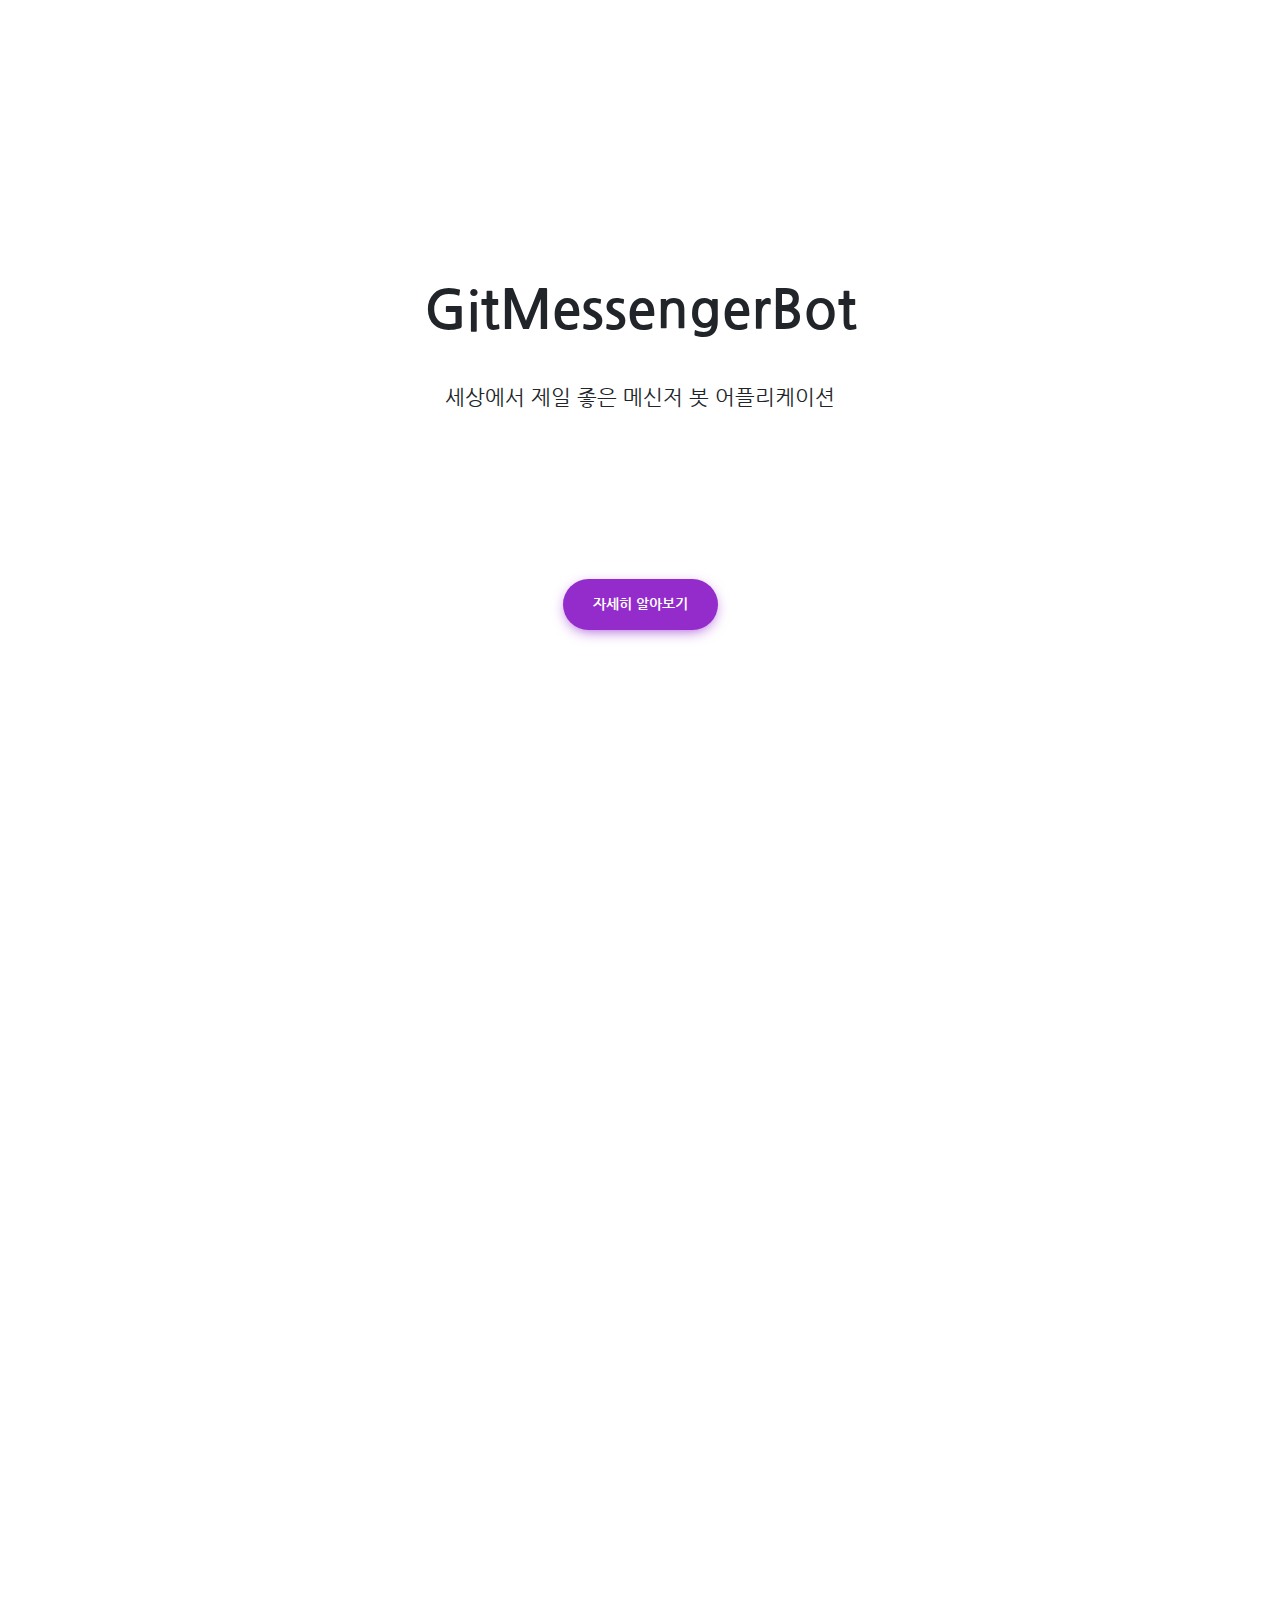
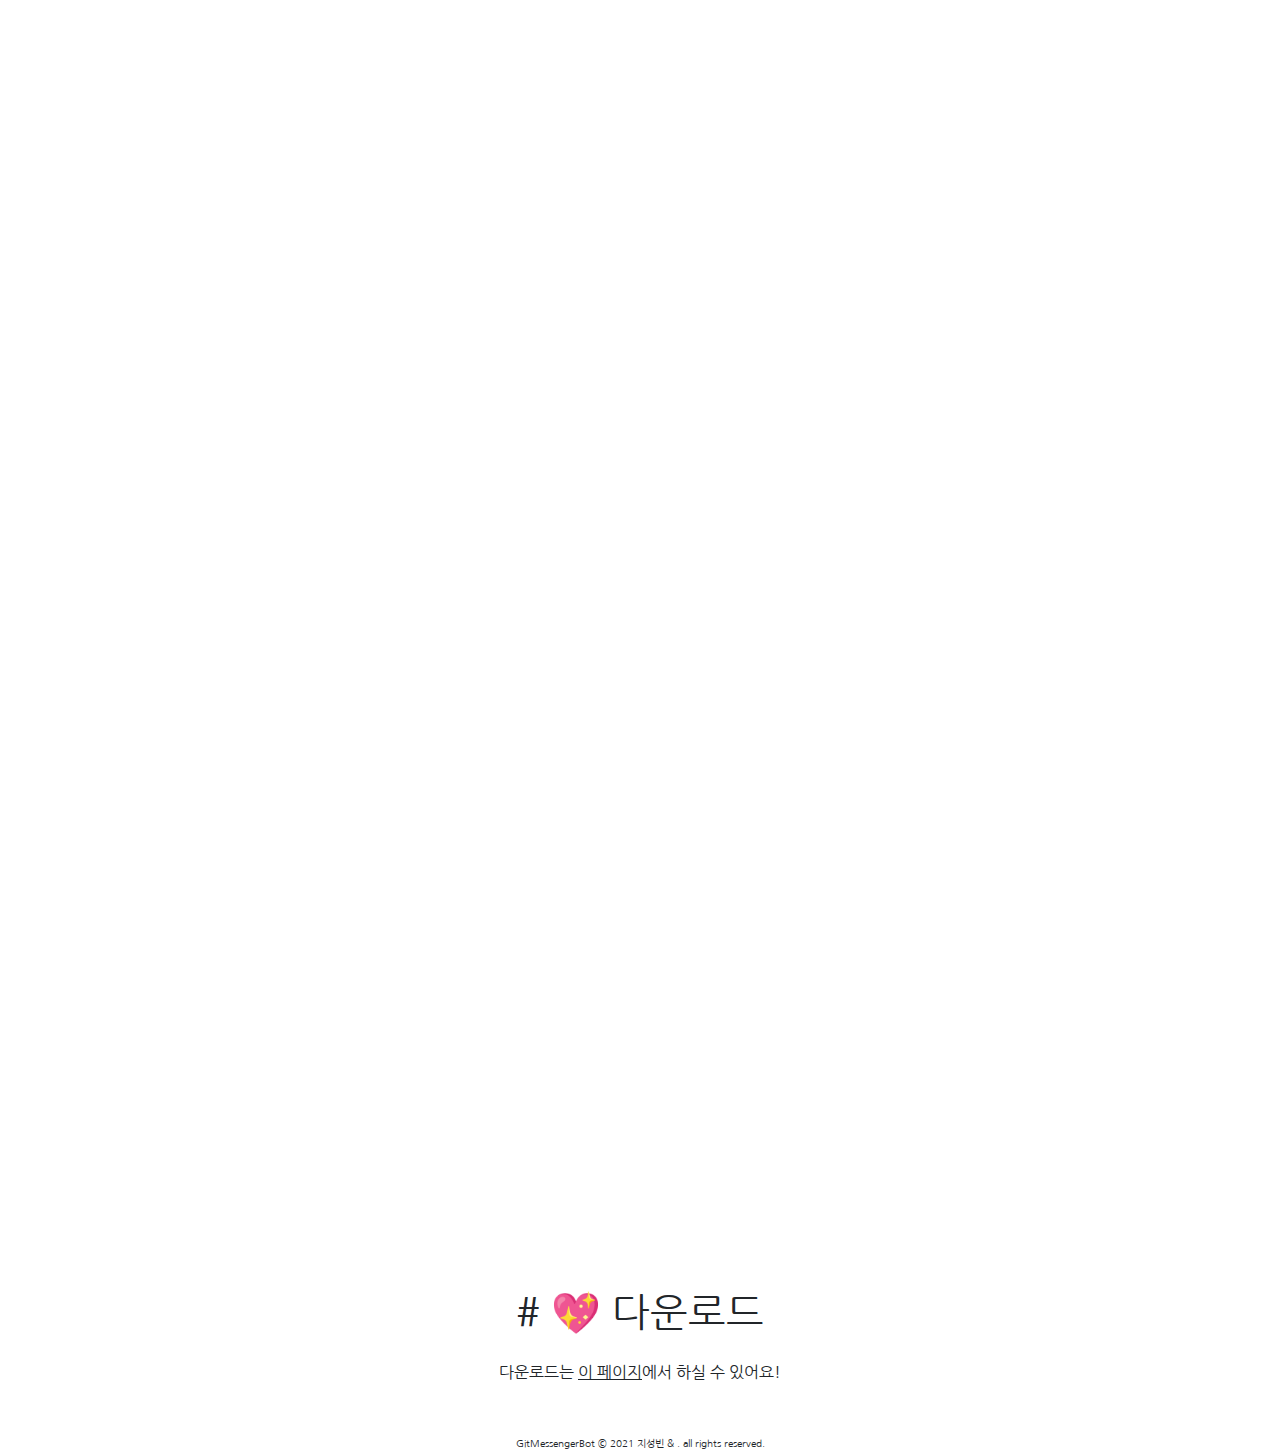
==== commit 252564a4: "Update index.html" ====
--- a/index.html
+++ b/index.html
@@ -95,7 +95,7 @@
                 <h1 id="download"><a href="#download"># 💖 다운로드</a></h1>
                 다운로드는 <a href="download.html" style="text-decoration: underline">이 페이지</a>에서 하실 수 있어요!
             </div>
-            <p style="font-size: 10px">GitMessengerBot &copy; 2021 지성빈 & 구환. all rights reserved.</p>
+            <p style="font-size: 10px">GitMessengerBot &copy; 2021 지성빈 & . all rights reserved.</p>
         </div>
     </section>
 </div>
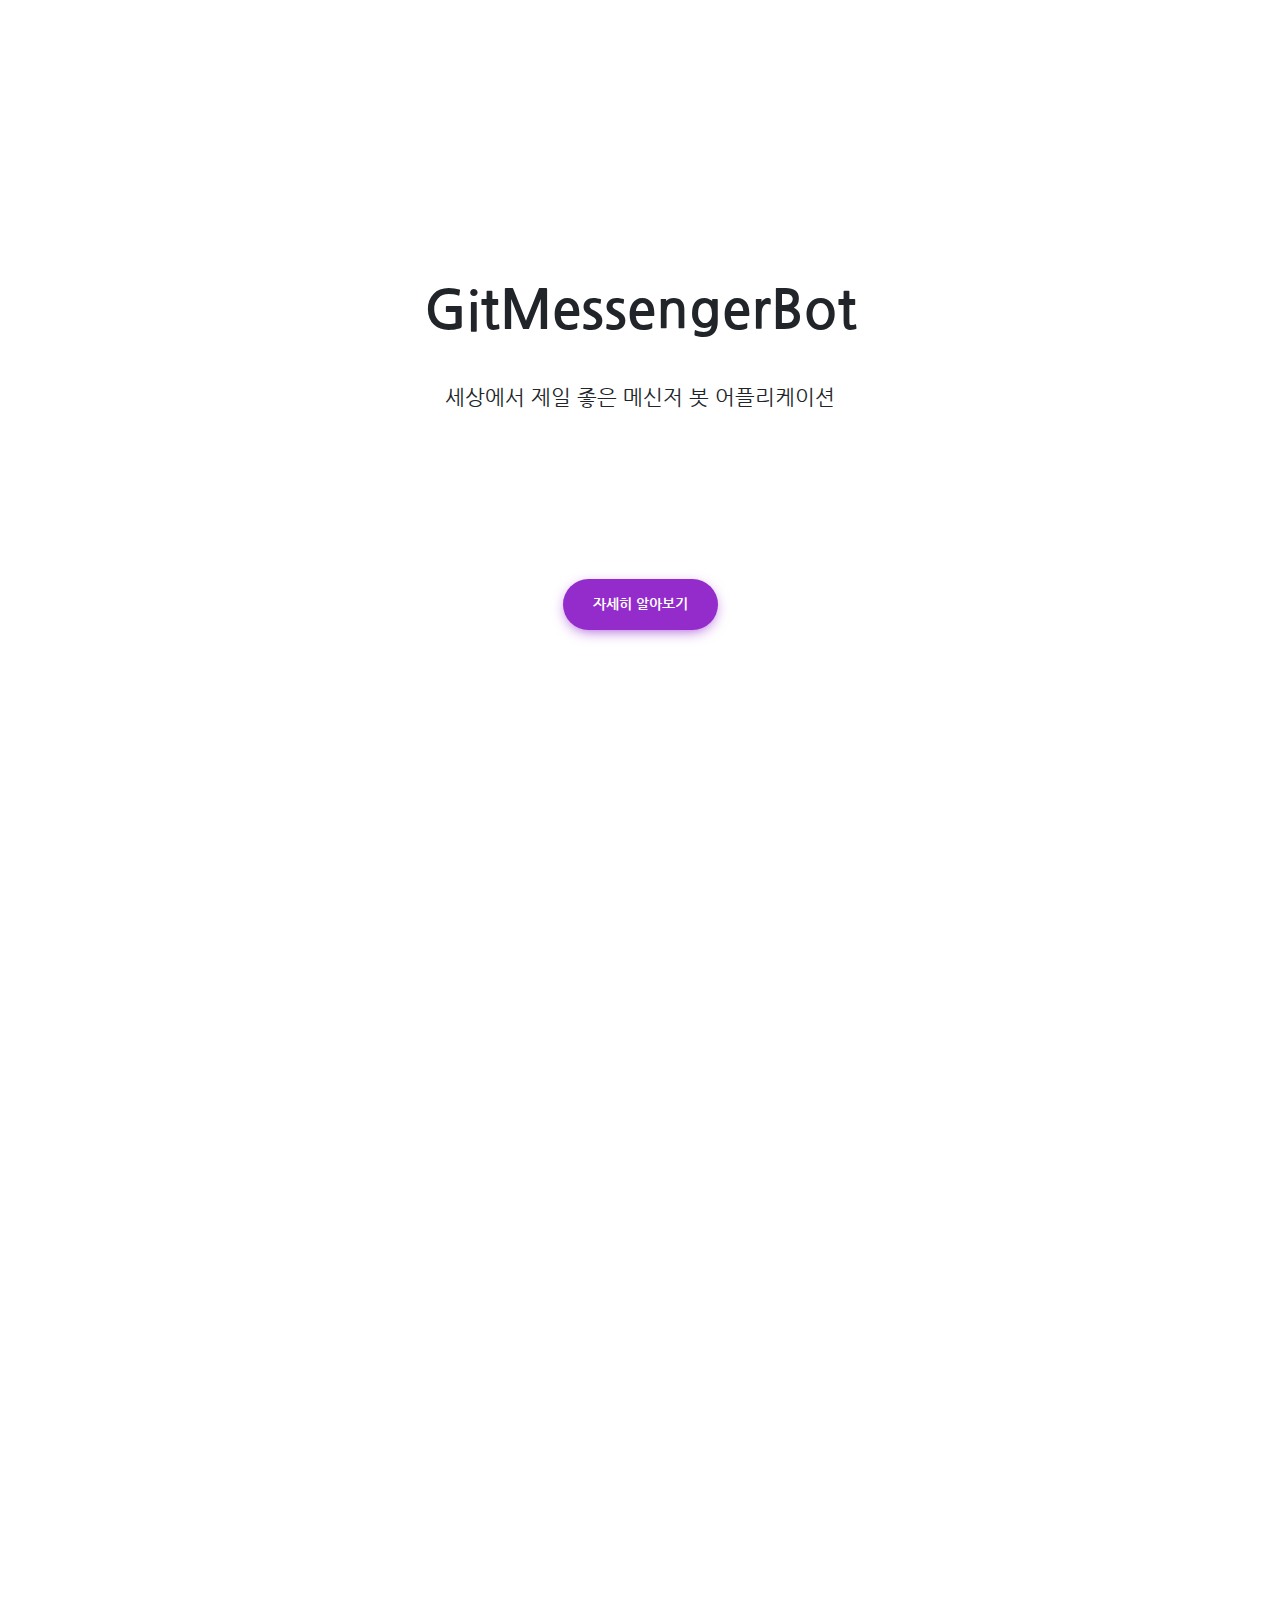
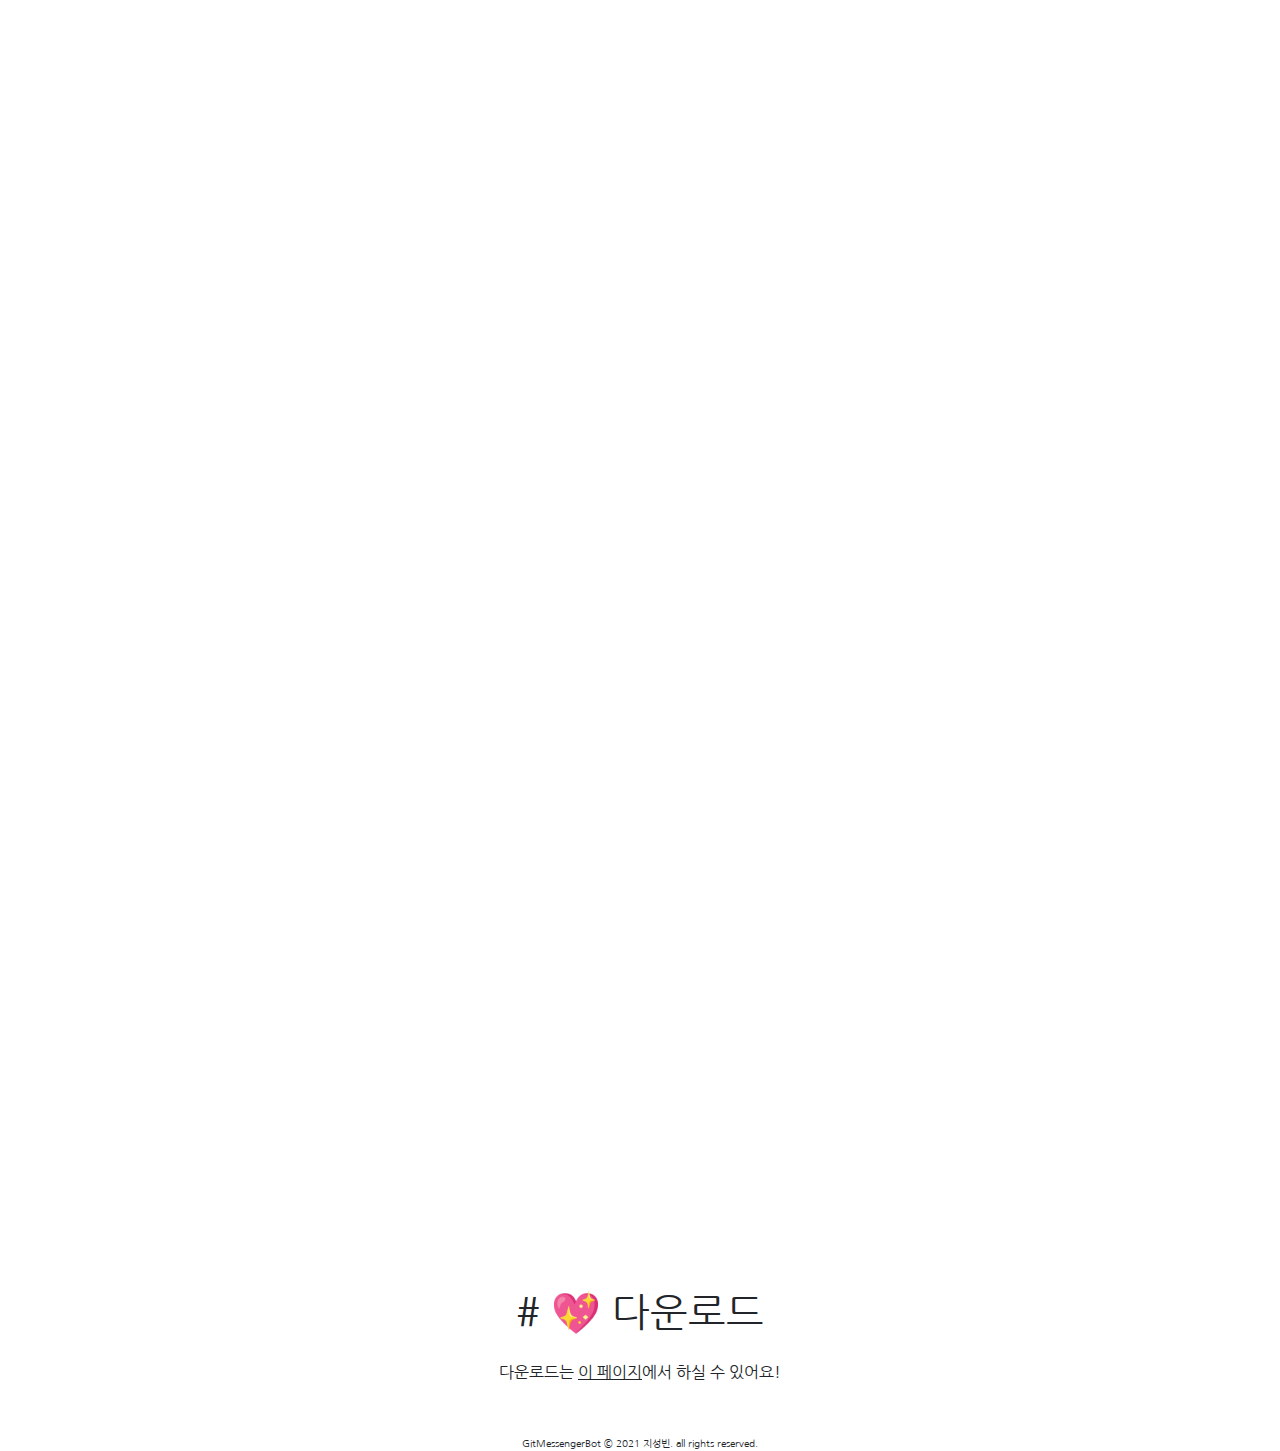
==== commit 22dfa18f: "Update index.html" ====
--- a/index.html
+++ b/index.html
@@ -95,7 +95,7 @@
                 <h1 id="download"><a href="#download"># 💖 다운로드</a></h1>
                 다운로드는 <a href="download.html" style="text-decoration: underline">이 페이지</a>에서 하실 수 있어요!
             </div>
-            <p style="font-size: 10px">GitMessengerBot &copy; 2021 지성빈 & . all rights reserved.</p>
+            <p style="font-size: 10px">GitMessengerBot &copy; 2021 지성빈. all rights reserved.</p>
         </div>
     </section>
 </div>
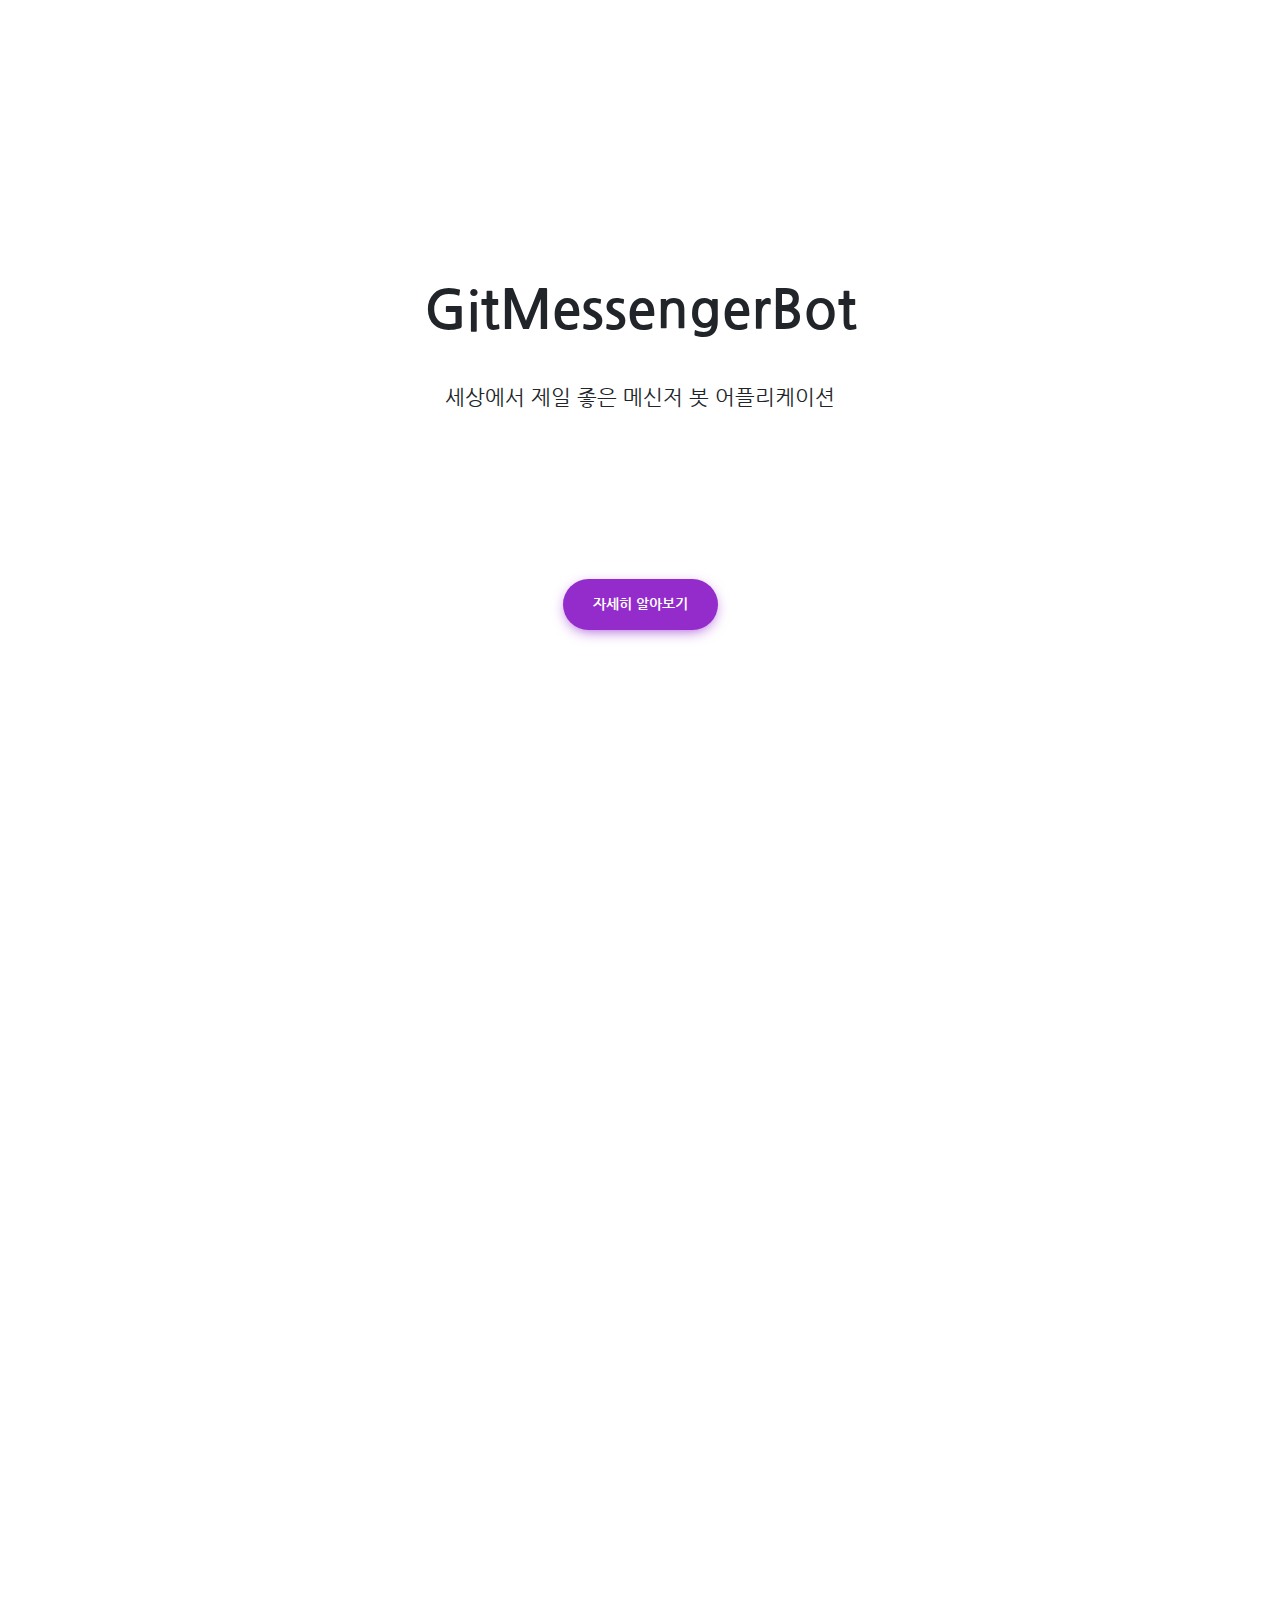
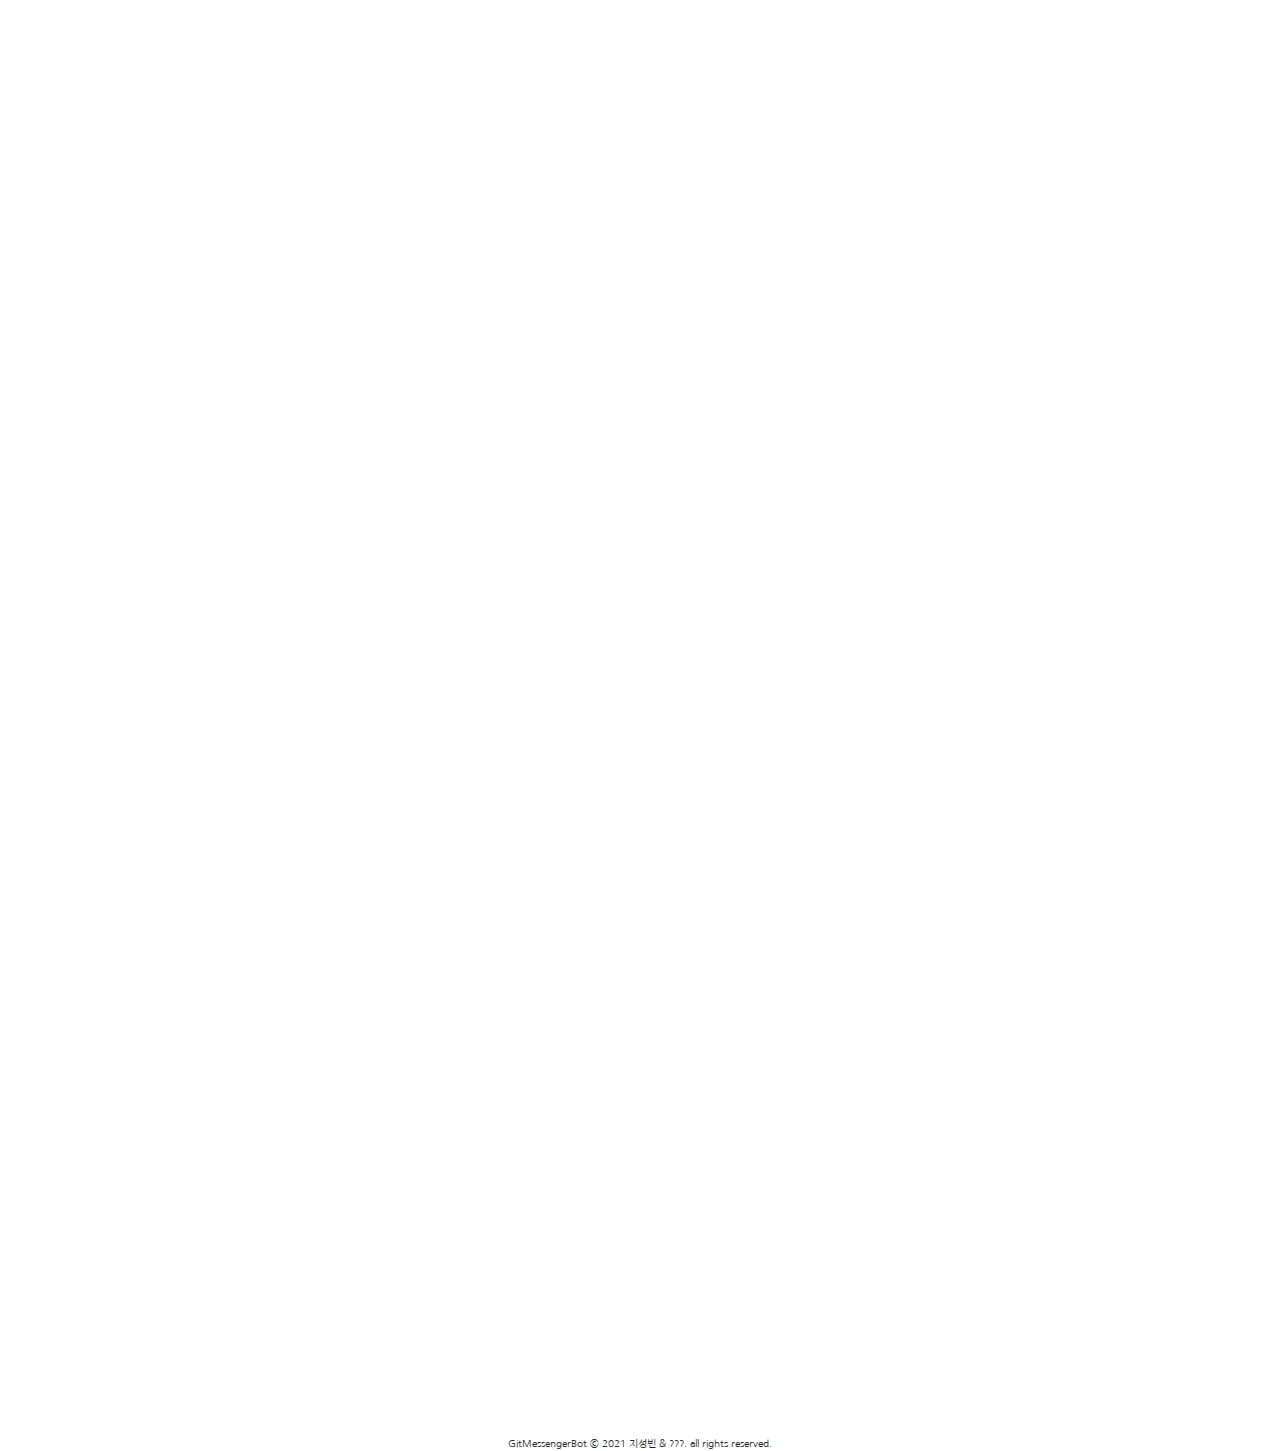
==== commit 06739aac: "Update!" ====
--- a/index.html
+++ b/index.html
@@ -35,7 +35,7 @@
 <body class="cover-container">
 <div class="cover-scroll">
     <section class="cover main">
-        <p id="title">GitMessengerBot</p>
+        <a id="title" href="https://gitmessengerbot.xyz">GitMessengerBot</a>
         <p id="subtitle">세상에서 제일 좋은 메신저 봇 어플리케이션</p>
         <a class="btn-shadow" href="#why-world-best-good" style="margin-top: 150px;"><p class="button-text">자세히 알아보기</p>
         </a>
@@ -78,24 +78,26 @@
                     웹은 그냥 참고용으로만 봐주세요 ㅎㅁㅎ
                 </div>
                 <div class="wow fadeInDown" data-wow-delay="0.5s">
-                <h1 id="support-platform"><a href="#support-platform"># ✨ 지원 플렛폼</a></h1>
-                GitMessengerBot은 총 4가지 플렛폼을 지원해요.<br/><br/>
-                <p style="font-weight: bold">Window, macOS, Android, iOS</p>
-                Android만 메신저 봇 메인 기능을 이용하실 수 있고,<br/>
-                나머지 플렛폼들은 아직까지는 시뮬레이터만 이용 가능해요.<br/>
-                <h1 id="developers"><a href="#developers"># 🧑‍💻 그래서 누가 만들었나요?</a></h1>
-                GitMessengerBot은 1인개발 1인디자인(?) 프로젝트에요.<br/><br/>
-                <p style="font-weight: bold">
-                    모든 개발: 지성빈(🏠 <a href="https://sungb.in" style="text-decoration: underline">sungb.in</a>)<br/>
-                    모든 디자인: 아직비밀~
-                </p>
-                개발자가 1명인 만큼 개발 속도와 안정성에서 많이 미숙할 수 있어요.<br/>
-                이해 부탁드려요 ❤️‍🔥
+                    <h1 id="support-platform"><a href="#support-platform"># ✨ 지원 플렛폼</a></h1>
+                    GitMessengerBot은 총 4가지 플렛폼을 지원해요.<br/><br/>
+                    <p style="font-weight: bold">Window, macOS, Android, iOS</p>
+                    Android만 메신저 봇 메인 기능을 이용하실 수 있고,<br/>
+                    나머지 플렛폼들은 아직까지는 시뮬레이터만 이용 가능해요.<br/>
+                    <h1 id="developers"><a href="#developers"># 🧑‍💻 그래서 누가 만들었나요?</a></h1>
+                    GitMessengerBot은 1인개발 1인디자인(?) 프로젝트에요.<br/><br/>
+                    <p style="font-weight: bold">
+                        모든 개발: 지성빈(🏠 <a href="https://sungb.in" style="text-decoration: underline">sungb.in</a>)<br/>
+                        모든 디자인: 아직비밀~
+                    </p>
+                    개발자가 1명인 만큼 개발 속도와 안정성에서 많이 미숙할 수 있어요.<br/>
+                    이해 부탁드려요 ❤️‍🔥
                 </div>
-                <h1 id="download"><a href="#download"># 💖 다운로드</a></h1>
-                다운로드는 <a href="download.html" style="text-decoration: underline">이 페이지</a>에서 하실 수 있어요!
+                <div class="wow fadeInDown" data-wow-delay="0.5s">
+                    <h1 id="download"><a href="#download"># 💖 다운로드</a></h1>
+                    다운로드는 <a href="download.html" style="text-decoration: underline">이 페이지</a>에서 하실 수 있어요!
+                </div>
             </div>
-            <p style="font-size: 10px">GitMessengerBot &copy; 2021 지성빈. all rights reserved.</p>
+            <p style="font-size: 10px">GitMessengerBot &copy; 2021 지성빈 & ???. all rights reserved.</p>
         </div>
     </section>
 </div>
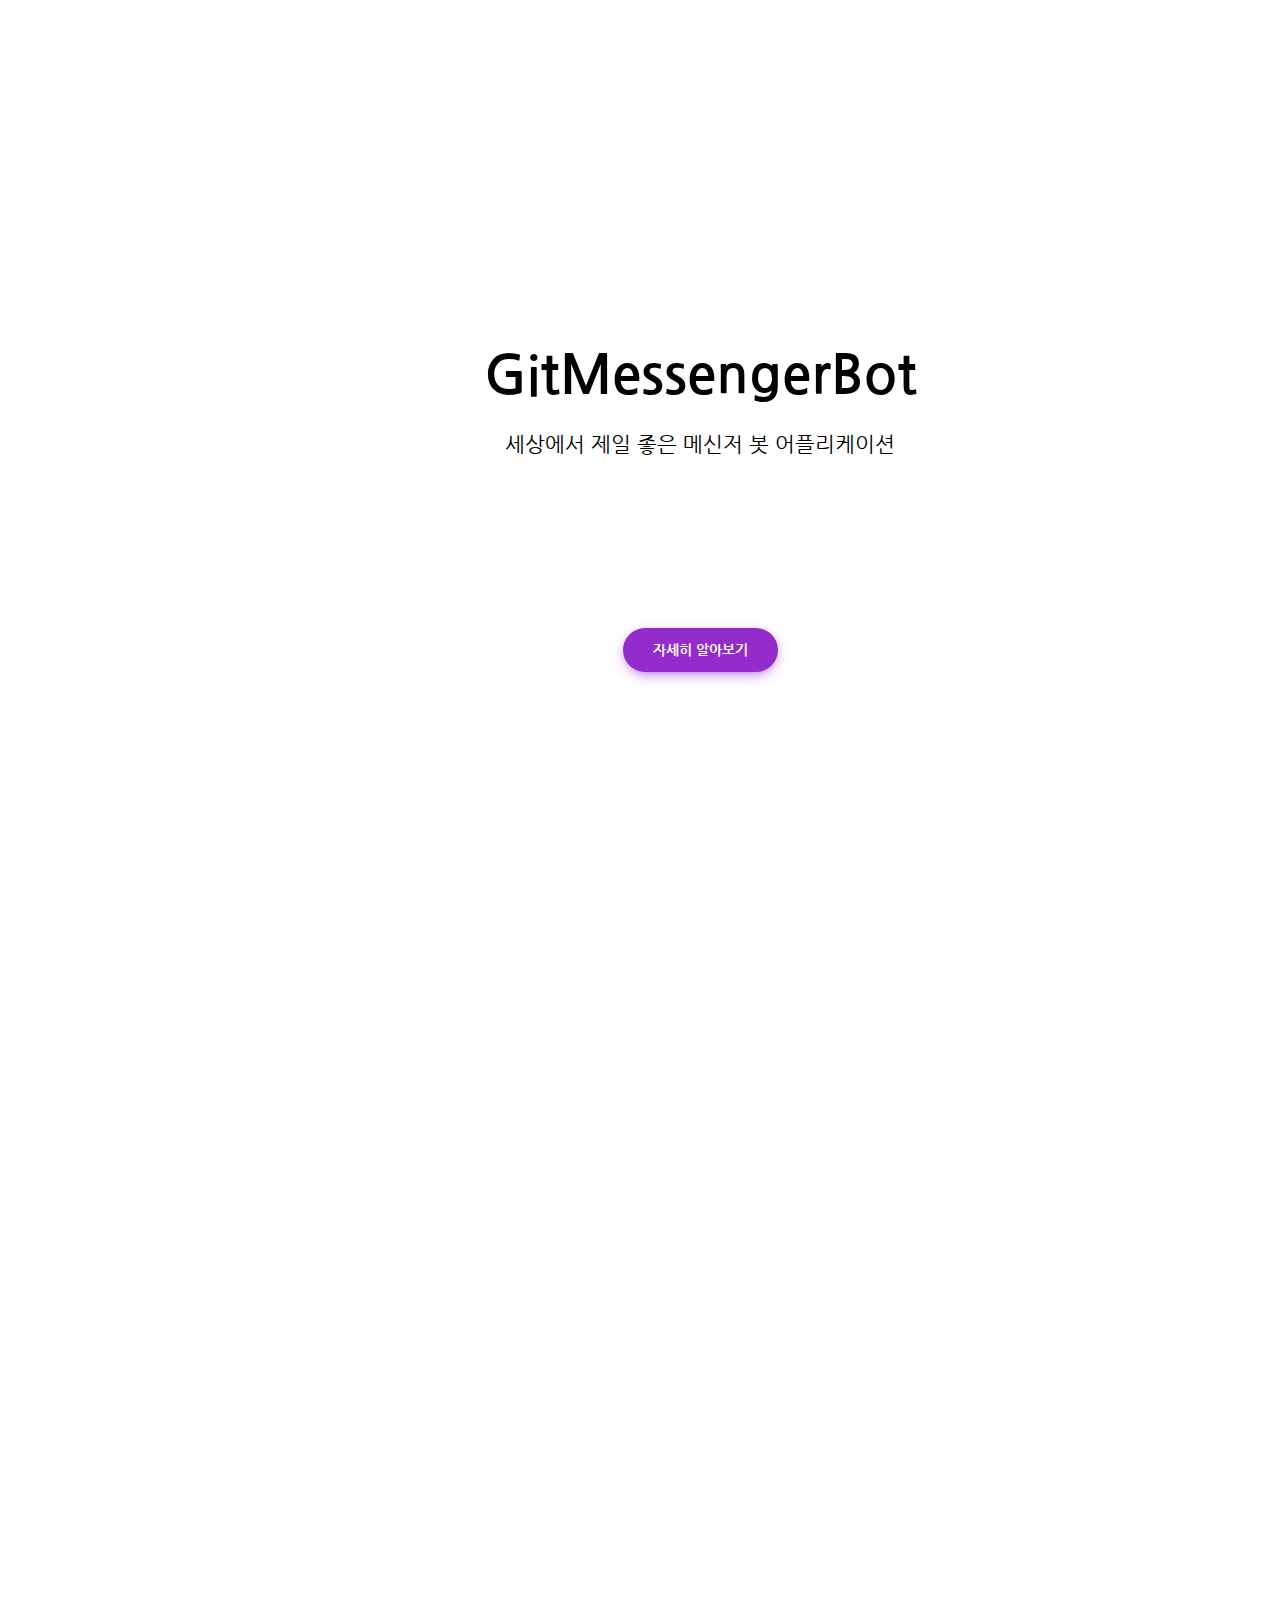
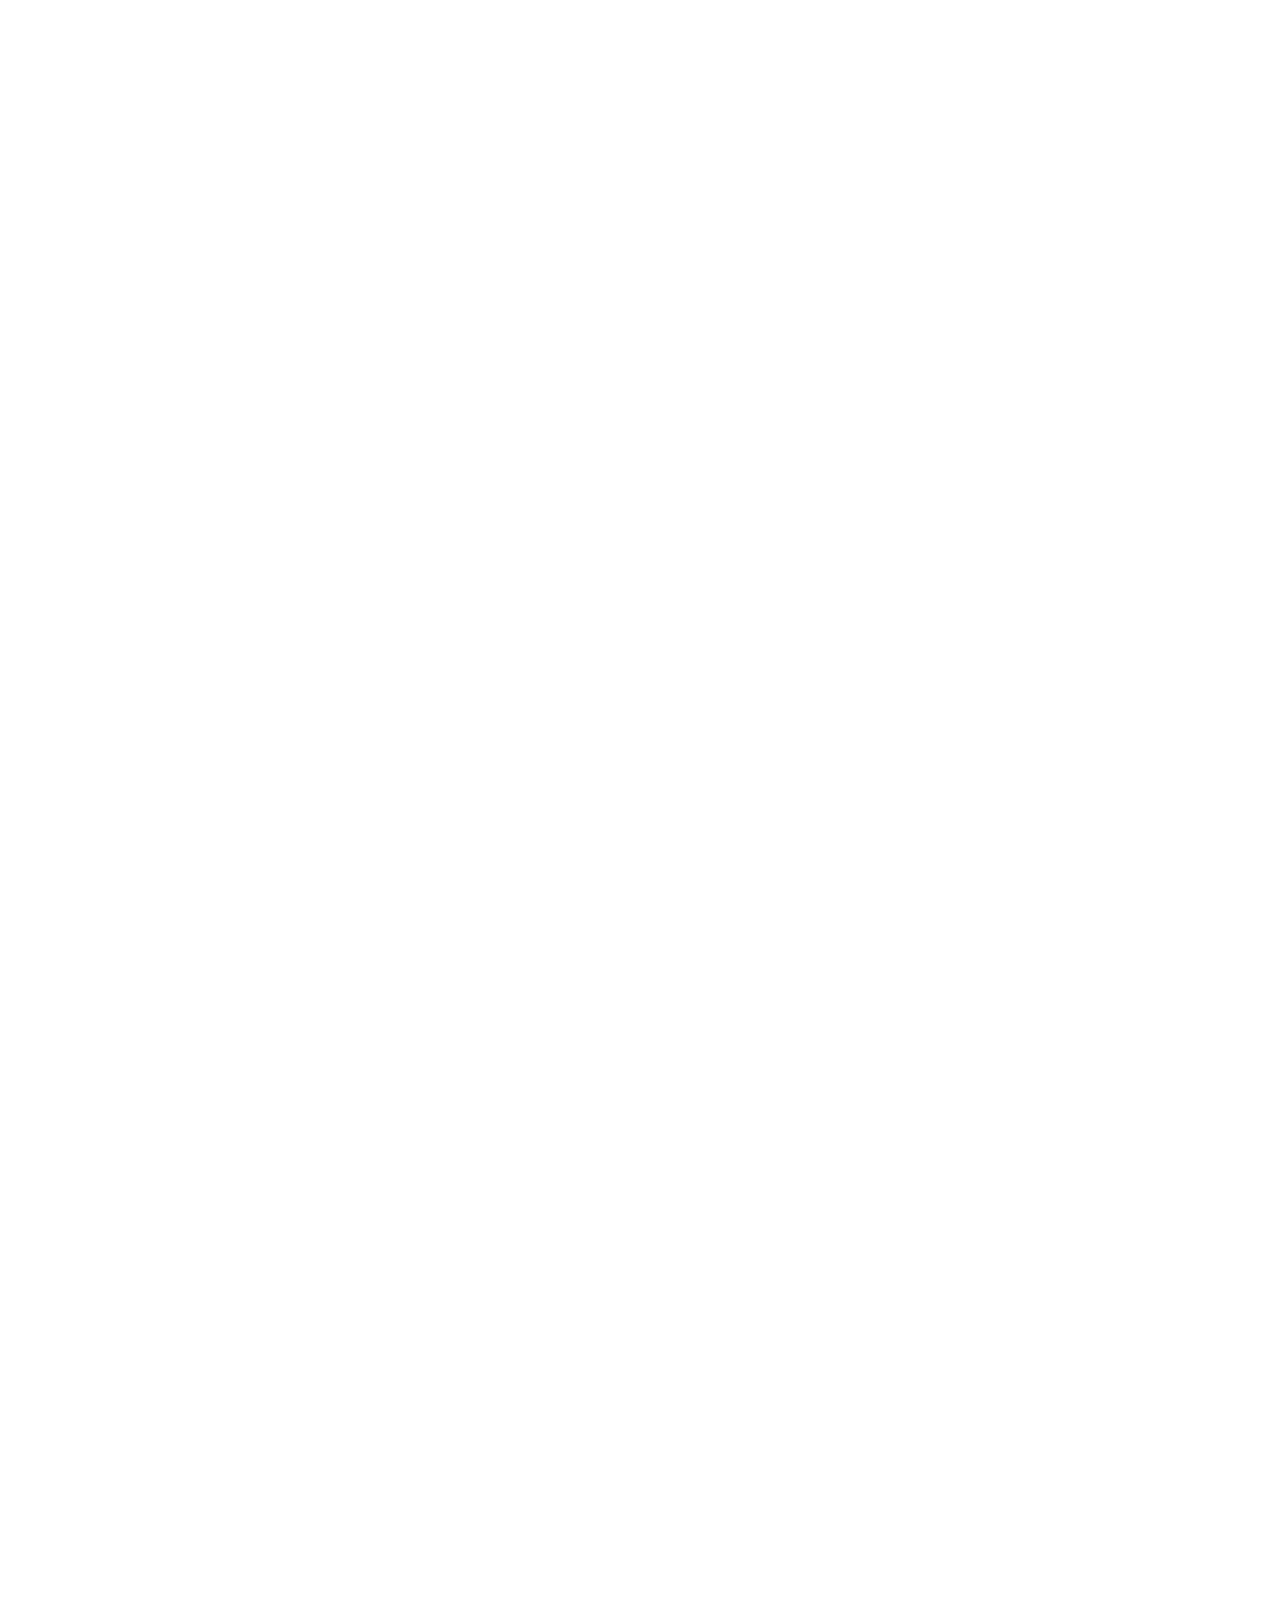
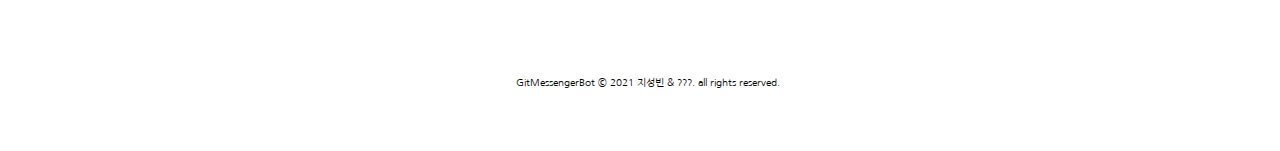
==== commit 57f93e56: "renaming" ====
--- a/index.html
+++ b/index.html
@@ -15,14 +15,12 @@
     <meta content="https://raw.githubusercontent.com/GitMessengerBot/GitMessengerBot-Web/main/resource/drawable/banner.png"
           property="og:image"/>
 
-    <link rel="stylesheet" href="./resource/css/main.css"/>
-    <link rel="stylesheet" href="./resource/css/index.css"/>
-    <link rel="stylesheet" href="./resource/css/animation.css"/>
-    <link rel="stylesheet" href="https://cdn.jsdelivr.net/npm/bootstrap@5.0.0-beta3/dist/css/bootstrap.min.css"/>
+    <link rel="stylesheet" href="assets/css/main.css"/>
+    <link rel="stylesheet" href="assets/css/index.css"/>
+    <link rel="stylesheet" href="assets/css/animation.css"/>
 
-    <script src="./resource/js/wow.js"></script>
+    <script src="assets/js/wow.js"></script>
     <script>new WOW().init();</script>
-    <script src="https://cdn.jsdelivr.net/npm/bootstrap@5.0.0-beta3/dist/js/bootstrap.bundle.min.js"></script>
 </head>
 
 <style>
@@ -41,63 +39,62 @@
         </a>
     </section>
     <section style="height: 100%">
-        <div style="text-align: center;">
-            <div style="padding: 52px">
-                <div class="wow fadeInDown" data-wow-delay="0.5s">
-                    <h1 id="why-world-best-good"><a href="#why-world-best-good"># 🤔 왜 제일 좋나요?</a></h1>
-                    아래는 현재 많이 사용되는 메신저 봇 앱들이에요.<br/><br/><br/>
-                    1. <a style="text-decoration: underline"
-                          href="https://play.google.com/store/apps/details?id=com.darktornado.chatbot">채팅 자동응답
-                    봇</a><br/>
-                    2. <a style="text-decoration: underline"
-                          href="https://play.google.com/store/apps/details?id=com.xfl.msgbot">메신저 자동응답 봇 R</a><br/><br/>
-                    위 앱들은 Git 기능이 없고,
-                    <a title="주로 쓰이는 언어들 기준" style="text-decoration: underline">지원 프로그래밍 언어</a>
-                    가 적어요.<br/><br/><br/>
-                    하지만 GitMessengerBot은<br/>자바스크립트, 타입스크립트, 파이썬 또는 단순 자동응답 설정만으로 이용할 수 있고,<br/>
-                    npm과 Git 기능을 지원해요 👏👏<br/><br/>
-                    추가로 💻Window/macOS 그리고 📱iPhone 전용 메신저 봇 시뮬레이터도 제공해요! 😎
-                </div>
-                <div class="wow fadeInDown" data-wow-delay="0.5s">
-                    <h1 id="need-help"><a href="#need-help"># 🙋 도움이 필요해요!</a></h1>
-                    <h4 id="need-help-1"><a href="#need-help-1">🐛 앱에 버그가 있나요?</a></h4>
-                    그렇다면 <a href="https://github.com/GitMessengerBot" style="text-decoration: underline">깃허브</a>에 이슈를
-                    남겨주세요!
-                    그럼 신속한 업데이트가 가능하답니다 🤗<br/>
-                    깃허브가 처음이시거나 미숙하신 분들은
-                    <a href="#need-help-3" style="text-decoration: underline">여기</a>있는 메일 주소로 문의 부탁드려요!<br/><br/>
-                    <h4 id="need-help-2"><a href="#need-help-2">😥 제가 짠 코드에서 오류가 계속 생겨요 ㅠㅠ</a></h4>
-                    직접 작성하신 코드에서 오류가 발생하는건 고쳐드리가 힘들어요 😭<br/>
-                    너그러운 마음으로 양해 부탁드려요 🙏🙏<br/><br/>
-                    <h4 id="need-help-3"><a href="#need-help-3">🤙 다른 이유로 도움이 필요한데 어디로 연락하면 될까요?</a></h4>
-                    ✉️ help@gitmessengerbot.xyz 으로 메일 주시면 최대한 빠른 시일 안에 답변 드릴게요!<br/><br/>
-                </div>
-                <div class="wow fadeInDown" data-wow-delay="0.5s">
-                    <h1 id="good-app-poo-web"><a href="#good-app-poo-web"># 💩 앱은 잘 만들었는데 웹은...?</a></h1>
-                    제가 안드로이드 앱 프로그래밍이 메인이라 웹은 잘 못 해요 😅<br/>
-                    웹은 그냥 참고용으로만 봐주세요 ㅎㅁㅎ
-                </div>
-                <div class="wow fadeInDown" data-wow-delay="0.5s">
-                    <h1 id="support-platform"><a href="#support-platform"># ✨ 지원 플렛폼</a></h1>
-                    GitMessengerBot은 총 4가지 플렛폼을 지원해요.<br/><br/>
-                    <p style="font-weight: bold">Window, macOS, Android, iOS</p>
-                    Android만 메신저 봇 메인 기능을 이용하실 수 있고,<br/>
-                    나머지 플렛폼들은 아직까지는 시뮬레이터만 이용 가능해요.<br/>
-                    <h1 id="developers"><a href="#developers"># 🧑‍💻 그래서 누가 만들었나요?</a></h1>
-                    GitMessengerBot은 1인개발 1인디자인(?) 프로젝트에요.<br/><br/>
-                    <p style="font-weight: bold">
-                        모든 개발: 지성빈(🏠 <a href="https://sungb.in" style="text-decoration: underline">sungb.in</a>)<br/>
-                        모든 디자인: 아직비밀~
-                    </p>
-                    개발자가 1명인 만큼 개발 속도와 안정성에서 많이 미숙할 수 있어요.<br/>
-                    이해 부탁드려요 ❤️‍🔥
-                </div>
-                <div class="wow fadeInDown" data-wow-delay="0.5s">
-                    <h1 id="download"><a href="#download"># 💖 다운로드</a></h1>
-                    다운로드는 <a href="download.html" style="text-decoration: underline">이 페이지</a>에서 하실 수 있어요!
-                </div>
+        <div style="text-align: center; padding: 52px;">
+            <div class="wow fadeInDown" data-wow-delay="0.5s">
+                <h1 id="why-world-best-good"><a href="#why-world-best-good"># 🤔 왜 제일 좋나요?</a></h1>
+                아래는 현재 많이 사용되는 메신저 봇 앱들이에요.<br/><br/><br/>
+                1. <a style="text-decoration: underline"
+                      href="https://play.google.com/store/apps/details?id=com.darktornado.chatbot">채팅 자동응답
+                봇</a><br/>
+                2. <a style="text-decoration: underline"
+                      href="https://play.google.com/store/apps/details?id=com.xfl.msgbot">메신저 자동응답 봇 R</a><br/><br/>
+                위 앱들은 Git 기능이 없고,
+                <a title="주로 쓰이는 언어들 기준" style="text-decoration: underline">지원 프로그래밍 언어</a>
+                가 적어요.<br/><br/><br/>
+                하지만 GitMessengerBot은<br/>자바스크립트, 타입스크립트, 파이썬 또는 단순 자동응답 설정만으로 이용할 수 있고,<br/>
+                npm과 Git 기능을 지원해요 👏👏<br/><br/>
+                추가로 💻Window/macOS 그리고 📱iPhone 전용 메신저 봇 시뮬레이터도 제공해요! 😎
             </div>
-            <p style="font-size: 10px">GitMessengerBot &copy; 2021 지성빈 & ???. all rights reserved.</p>
+            <div class="wow fadeInDown" data-wow-delay="0.5s">
+                <h1 id="need-help"><a href="#need-help"># 🙋 도움이 필요해요!</a></h1>
+                <h4 id="need-help-1"><a href="#need-help-1">🐛 앱에 버그가 있나요?</a></h4>
+                그렇다면 <a href="https://github.com/GitMessengerBot" style="text-decoration: underline">깃허브</a>에 이슈를
+                남겨주세요!
+                그럼 신속한 업데이트가 가능하답니다 🤗<br/>
+                깃허브가 처음이시거나 미숙하신 분들은
+                <a href="#need-help-3" style="text-decoration: underline">여기</a>있는 메일 주소로 문의 부탁드려요!<br/><br/>
+                <h4 id="need-help-2"><a href="#need-help-2">😥 제가 짠 코드에서 오류가 계속 생겨요 ㅠㅠ</a></h4>
+                직접 작성하신 코드에서 오류가 발생하는건 고쳐드리가 힘들어요 😭<br/>
+                너그러운 마음으로 양해 부탁드려요 🙏🙏<br/><br/>
+                <h4 id="need-help-3"><a href="#need-help-3">🤙 다른 이유로 도움이 필요한데 어디로 연락하면 될까요?</a></h4>
+                ✉️ help@gitmessengerbot.xyz 으로 메일 주시면 최대한 빠른 시일 안에 답변 드릴게요!<br/><br/>
+            </div>
+            <div class="wow fadeInDown" data-wow-delay="0.5s">
+                <h1 id="good-app-poo-web"><a href="#good-app-poo-web"># 💩 앱은 잘 만들었는데 웹은...?</a></h1>
+                제가 안드로이드 앱 프로그래밍이 메인이라 웹은 잘 못 해요 😅<br/>
+                웹은 그냥 참고용으로만 봐주세요 ㅎㅁㅎ
+            </div>
+            <div class="wow fadeInDown" data-wow-delay="0.5s">
+                <h1 id="support-platform"><a href="#support-platform"># ✨ 지원 플렛폼</a></h1>
+                GitMessengerBot은 총 4가지 플렛폼을 지원해요.<br/><br/>
+                <p style="font-weight: bold">Window, macOS, Android, iOS</p>
+                Android만 메신저 봇 메인 기능을 이용하실 수 있고,<br/>
+                나머지 플렛폼들은 아직까지는 시뮬레이터만 이용 가능해요.<br/>
+                <h1 id="developers"><a href="#developers"># 🧑‍💻 그래서 누가 만들었나요?</a></h1>
+                GitMessengerBot은 1인개발 1인디자인(?) 프로젝트에요.<br/><br/>
+                <p style="font-weight: bold">
+                    모든 개발: 지성빈(🏠 <a href="https://sungb.in" style="text-decoration: underline">sungb.in</a>)<br/>
+                    모든 디자인: 아직비밀~
+                </p>
+                개발자가 1명인 만큼 개발 속도와 안정성에서 많이 미숙할 수 있어요.<br/>
+                이해 부탁드려요 ❤️‍🔥
+            </div>
+            <div class="wow fadeInDown" data-wow-delay="0.5s">
+                <h1 id="download"><a href="#download"># 💖 다운로드</a></h1>
+                다운로드는 <a href="download.html" style="text-decoration: underline">이 페이지</a>에서 하실 수 있어요!
+            </div>
+            <p style="font-size: 10px; margin-top: 100px;">GitMessengerBot &copy; 2021 지성빈 & ???. all rights
+                reserved.</p>
         </div>
     </section>
 </div>
--- a/assets/css/main.css
+++ b/assets/css/main.css
@@ -0,0 +1,24 @@
+@import url('https://fonts.googleapis.com/css2?family=Nanum+Gothic&display=swap');
+
+a[href] {
+    text-decoration: none;
+    color: inherit;
+}
+
+.btn-shadow {
+    font-size: 14px;
+    text-decoration: none;
+    text-transform: uppercase;
+    background: #942ccc;
+    display: inline-block;
+    padding: 15px 30px;
+    border-radius: 40px;
+    font-weight: 700;
+    -webkit-box-shadow: 0 4px 15px -5px #942ccc;
+    box-shadow: 0 4px 15px -5px #942ccc;
+}
+
+.button-text {
+    color: white;
+    margin: 0;
+}--- a/assets/css/index.css
+++ b/assets/css/index.css
@@ -0,0 +1,48 @@
+#title {
+    font-weight: bold;
+    font-size: calc(3rem + 0.5vw);
+    margin-bottom: 15px;
+}
+
+#subtitle {
+    margin-top: 15px;
+    font-size: calc(0.5rem + 1vw);
+    white-space: nowrap;
+}
+
+.description {
+    padding-top: 10px;
+}
+
+.cover-container {
+    position: absolute;
+    width: 100%;
+    height: 100%;
+}
+
+.cover {
+    position: relative;
+    width: 100%;
+    height: 100%;
+    display: flex;
+    overflow: hidden;
+}
+
+.cover.main {
+    align-items: center;
+    align-self: center;
+    justify-content: center;
+    flex-direction: column;
+    padding: 52px;
+}
+
+.cover-scroll {
+    position: relative;
+    width: 100%;
+    height: 100%;
+}
+
+h1 {
+    padding-top: 100px;
+    padding-bottom: 15px;
+}--- a/assets/css/animation.css
+++ b/assets/css/animation.css
@@ -0,0 +1,2744 @@
+@charset "UTF-8";
+
+
+/*!
+Animate.css - http://daneden.me/animate
+Licensed under the MIT license
+
+Copyright (c) 2013 Daniel Eden
+
+Permission is hereby granted, free of charge, to any person obtaining a copy of this software and associated documentation files (the "Software"), to deal in the Software without restriction, including without limitation the rights to use, copy, modify, merge, publish, distribute, sublicense, and/or sell copies of the Software, and to permit persons to whom the Software is furnished to do so, subject to the following conditions:
+
+The above copyright notice and this permission notice shall be included in all copies or substantial portions of the Software.
+
+THE SOFTWARE IS PROVIDED "AS IS", WITHOUT WARRANTY OF ANY KIND, EXPRESS OR IMPLIED, INCLUDING BUT NOT LIMITED TO THE WARRANTIES OF MERCHANTABILITY, FITNESS FOR A PARTICULAR PURPOSE AND NONINFRINGEMENT. IN NO EVENT SHALL THE AUTHORS OR COPYRIGHT HOLDERS BE LIABLE FOR ANY CLAIM, DAMAGES OR OTHER LIABILITY, WHETHER IN AN ACTION OF CONTRACT, TORT OR OTHERWISE, ARISING FROM, OUT OF OR IN CONNECTION WITH THE SOFTWARE OR THE USE OR OTHER DEALINGS IN THE SOFTWARE.
+*/
+
+.animated {
+    -webkit-animation-duration: 1s;
+    animation-duration: 1s;
+    -webkit-animation-fill-mode: both;
+    animation-fill-mode: both;
+}
+
+.animated.hinge {
+    -webkit-animation-duration: 2s;
+    animation-duration: 2s;
+}
+
+@-webkit-keyframes bounce {
+    0%, 20%, 50%, 80%, 100% {
+        -webkit-transform: translateY(0);
+        transform: translateY(0);
+    }
+
+    40% {
+        -webkit-transform: translateY(-30px);
+        transform: translateY(-30px);
+    }
+
+    60% {
+        -webkit-transform: translateY(-15px);
+        transform: translateY(-15px);
+    }
+}
+
+@keyframes bounce {
+    0%, 20%, 50%, 80%, 100% {
+        -webkit-transform: translateY(0);
+        -ms-transform: translateY(0);
+        transform: translateY(0);
+    }
+
+    40% {
+        -webkit-transform: translateY(-30px);
+        -ms-transform: translateY(-30px);
+        transform: translateY(-30px);
+    }
+
+    60% {
+        -webkit-transform: translateY(-15px);
+        -ms-transform: translateY(-15px);
+        transform: translateY(-15px);
+    }
+}
+
+.bounce {
+    -webkit-animation-name: bounce;
+    animation-name: bounce;
+}
+
+@-webkit-keyframes flash {
+    0%, 50%, 100% {
+        opacity: 1;
+    }
+
+    25%, 75% {
+        opacity: 0;
+    }
+}
+
+@keyframes flash {
+    0%, 50%, 100% {
+        opacity: 1;
+    }
+
+    25%, 75% {
+        opacity: 0;
+    }
+}
+
+.flash {
+    -webkit-animation-name: flash;
+    animation-name: flash;
+}
+
+/* originally authored by Nick Pettit - https://github.com/nickpettit/glide */
+
+@-webkit-keyframes pulse {
+    0% {
+        -webkit-transform: scale(1);
+        transform: scale(1);
+    }
+
+    50% {
+        -webkit-transform: scale(1.1);
+        transform: scale(1.1);
+    }
+
+    100% {
+        -webkit-transform: scale(1);
+        transform: scale(1);
+    }
+}
+
+@keyframes pulse {
+    0% {
+        -webkit-transform: scale(1);
+        -ms-transform: scale(1);
+        transform: scale(1);
+    }
+
+    50% {
+        -webkit-transform: scale(1.1);
+        -ms-transform: scale(1.1);
+        transform: scale(1.1);
+    }
+
+    100% {
+        -webkit-transform: scale(1);
+        -ms-transform: scale(1);
+        transform: scale(1);
+    }
+}
+
+.pulse {
+    -webkit-animation-name: pulse;
+    animation-name: pulse;
+}
+
+@-webkit-keyframes shake {
+    0%, 100% {
+        -webkit-transform: translateX(0);
+        transform: translateX(0);
+    }
+
+    10%, 30%, 50%, 70%, 90% {
+        -webkit-transform: translateX(-10px);
+        transform: translateX(-10px);
+    }
+
+    20%, 40%, 60%, 80% {
+        -webkit-transform: translateX(10px);
+        transform: translateX(10px);
+    }
+}
+
+@keyframes shake {
+    0%, 100% {
+        -webkit-transform: translateX(0);
+        -ms-transform: translateX(0);
+        transform: translateX(0);
+    }
+
+    10%, 30%, 50%, 70%, 90% {
+        -webkit-transform: translateX(-10px);
+        -ms-transform: translateX(-10px);
+        transform: translateX(-10px);
+    }
+
+    20%, 40%, 60%, 80% {
+        -webkit-transform: translateX(10px);
+        -ms-transform: translateX(10px);
+        transform: translateX(10px);
+    }
+}
+
+.shake {
+    -webkit-animation-name: shake;
+    animation-name: shake;
+}
+
+@-webkit-keyframes swing {
+    20% {
+        -webkit-transform: rotate(15deg);
+        transform: rotate(15deg);
+    }
+
+    40% {
+        -webkit-transform: rotate(-10deg);
+        transform: rotate(-10deg);
+    }
+
+    60% {
+        -webkit-transform: rotate(5deg);
+        transform: rotate(5deg);
+    }
+
+    80% {
+        -webkit-transform: rotate(-5deg);
+        transform: rotate(-5deg);
+    }
+
+    100% {
+        -webkit-transform: rotate(0deg);
+        transform: rotate(0deg);
+    }
+}
+
+@keyframes swing {
+    20% {
+        -webkit-transform: rotate(15deg);
+        -ms-transform: rotate(15deg);
+        transform: rotate(15deg);
+    }
+
+    40% {
+        -webkit-transform: rotate(-10deg);
+        -ms-transform: rotate(-10deg);
+        transform: rotate(-10deg);
+    }
+
+    60% {
+        -webkit-transform: rotate(5deg);
+        -ms-transform: rotate(5deg);
+        transform: rotate(5deg);
+    }
+
+    80% {
+        -webkit-transform: rotate(-5deg);
+        -ms-transform: rotate(-5deg);
+        transform: rotate(-5deg);
+    }
+
+    100% {
+        -webkit-transform: rotate(0deg);
+        -ms-transform: rotate(0deg);
+        transform: rotate(0deg);
+    }
+}
+
+.swing {
+    -webkit-transform-origin: top center;
+    -ms-transform-origin: top center;
+    transform-origin: top center;
+    -webkit-animation-name: swing;
+    animation-name: swing;
+}
+
+@-webkit-keyframes tada {
+    0% {
+        -webkit-transform: scale(1);
+        transform: scale(1);
+    }
+
+    10%, 20% {
+        -webkit-transform: scale(0.9) rotate(-3deg);
+        transform: scale(0.9) rotate(-3deg);
+    }
+
+    30%, 50%, 70%, 90% {
+        -webkit-transform: scale(1.1) rotate(3deg);
+        transform: scale(1.1) rotate(3deg);
+    }
+
+    40%, 60%, 80% {
+        -webkit-transform: scale(1.1) rotate(-3deg);
+        transform: scale(1.1) rotate(-3deg);
+    }
+
+    100% {
+        -webkit-transform: scale(1) rotate(0);
+        transform: scale(1) rotate(0);
+    }
+}
+
+@keyframes tada {
+    0% {
+        -webkit-transform: scale(1);
+        -ms-transform: scale(1);
+        transform: scale(1);
+    }
+
+    10%, 20% {
+        -webkit-transform: scale(0.9) rotate(-3deg);
+        -ms-transform: scale(0.9) rotate(-3deg);
+        transform: scale(0.9) rotate(-3deg);
+    }
+
+    30%, 50%, 70%, 90% {
+        -webkit-transform: scale(1.1) rotate(3deg);
+        -ms-transform: scale(1.1) rotate(3deg);
+        transform: scale(1.1) rotate(3deg);
+    }
+
+    40%, 60%, 80% {
+        -webkit-transform: scale(1.1) rotate(-3deg);
+        -ms-transform: scale(1.1) rotate(-3deg);
+        transform: scale(1.1) rotate(-3deg);
+    }
+
+    100% {
+        -webkit-transform: scale(1) rotate(0);
+        -ms-transform: scale(1) rotate(0);
+        transform: scale(1) rotate(0);
+    }
+}
+
+.tada {
+    -webkit-animation-name: tada;
+    animation-name: tada;
+}
+
+/* originally authored by Nick Pettit - https://github.com/nickpettit/glide */
+
+@-webkit-keyframes wobble {
+    0% {
+        -webkit-transform: translateX(0%);
+        transform: translateX(0%);
+    }
+
+    15% {
+        -webkit-transform: translateX(-25%) rotate(-5deg);
+        transform: translateX(-25%) rotate(-5deg);
+    }
+
+    30% {
+        -webkit-transform: translateX(20%) rotate(3deg);
+        transform: translateX(20%) rotate(3deg);
+    }
+
+    45% {
+        -webkit-transform: translateX(-15%) rotate(-3deg);
+        transform: translateX(-15%) rotate(-3deg);
+    }
+
+    60% {
+        -webkit-transform: translateX(10%) rotate(2deg);
+        transform: translateX(10%) rotate(2deg);
+    }
+
+    75% {
+        -webkit-transform: translateX(-5%) rotate(-1deg);
+        transform: translateX(-5%) rotate(-1deg);
+    }
+
+    100% {
+        -webkit-transform: translateX(0%);
+        transform: translateX(0%);
+    }
+}
+
+@keyframes wobble {
+    0% {
+        -webkit-transform: translateX(0%);
+        -ms-transform: translateX(0%);
+        transform: translateX(0%);
+    }
+
+    15% {
+        -webkit-transform: translateX(-25%) rotate(-5deg);
+        -ms-transform: translateX(-25%) rotate(-5deg);
+        transform: translateX(-25%) rotate(-5deg);
+    }
+
+    30% {
+        -webkit-transform: translateX(20%) rotate(3deg);
+        -ms-transform: translateX(20%) rotate(3deg);
+        transform: translateX(20%) rotate(3deg);
+    }
+
+    45% {
+        -webkit-transform: translateX(-15%) rotate(-3deg);
+        -ms-transform: translateX(-15%) rotate(-3deg);
+        transform: translateX(-15%) rotate(-3deg);
+    }
+
+    60% {
+        -webkit-transform: translateX(10%) rotate(2deg);
+        -ms-transform: translateX(10%) rotate(2deg);
+        transform: translateX(10%) rotate(2deg);
+    }
+
+    75% {
+        -webkit-transform: translateX(-5%) rotate(-1deg);
+        -ms-transform: translateX(-5%) rotate(-1deg);
+        transform: translateX(-5%) rotate(-1deg);
+    }
+
+    100% {
+        -webkit-transform: translateX(0%);
+        -ms-transform: translateX(0%);
+        transform: translateX(0%);
+    }
+}
+
+.wobble {
+    -webkit-animation-name: wobble;
+    animation-name: wobble;
+}
+
+@-webkit-keyframes bounceIn {
+    0% {
+        opacity: 0;
+        -webkit-transform: scale(.3);
+        transform: scale(.3);
+    }
+
+    50% {
+        opacity: 1;
+        -webkit-transform: scale(1.05);
+        transform: scale(1.05);
+    }
+
+    70% {
+        -webkit-transform: scale(.9);
+        transform: scale(.9);
+    }
+
+    100% {
+        -webkit-transform: scale(1);
+        transform: scale(1);
+    }
+}
+
+@keyframes bounceIn {
+    0% {
+        opacity: 0;
+        -webkit-transform: scale(.3);
+        -ms-transform: scale(.3);
+        transform: scale(.3);
+    }
+
+    50% {
+        opacity: 1;
+        -webkit-transform: scale(1.05);
+        -ms-transform: scale(1.05);
+        transform: scale(1.05);
+    }
+
+    70% {
+        -webkit-transform: scale(.9);
+        -ms-transform: scale(.9);
+        transform: scale(.9);
+    }
+
+    100% {
+        -webkit-transform: scale(1);
+        -ms-transform: scale(1);
+        transform: scale(1);
+    }
+}
+
+.bounceIn {
+    -webkit-animation-name: bounceIn;
+    animation-name: bounceIn;
+}
+
+@-webkit-keyframes bounceInDown {
+    0% {
+        opacity: 0;
+        -webkit-transform: translateY(-2000px);
+        transform: translateY(-2000px);
+    }
+
+    60% {
+        opacity: 1;
+        -webkit-transform: translateY(30px);
+        transform: translateY(30px);
+    }
+
+    80% {
+        -webkit-transform: translateY(-10px);
+        transform: translateY(-10px);
+    }
+
+    100% {
+        -webkit-transform: translateY(0);
+        transform: translateY(0);
+    }
+}
+
+@keyframes bounceInDown {
+    0% {
+        opacity: 0;
+        -webkit-transform: translateY(-2000px);
+        -ms-transform: translateY(-2000px);
+        transform: translateY(-2000px);
+    }
+
+    60% {
+        opacity: 1;
+        -webkit-transform: translateY(30px);
+        -ms-transform: translateY(30px);
+        transform: translateY(30px);
+    }
+
+    80% {
+        -webkit-transform: translateY(-10px);
+        -ms-transform: translateY(-10px);
+        transform: translateY(-10px);
+    }
+
+    100% {
+        -webkit-transform: translateY(0);
+        -ms-transform: translateY(0);
+        transform: translateY(0);
+    }
+}
+
+.bounceInDown {
+    -webkit-animation-name: bounceInDown;
+    animation-name: bounceInDown;
+}
+
+@-webkit-keyframes bounceInLeft {
+    0% {
+        opacity: 0;
+        -webkit-transform: translateX(-2000px);
+        transform: translateX(-2000px);
+    }
+
+    60% {
+        opacity: 1;
+        -webkit-transform: translateX(30px);
+        transform: translateX(30px);
+    }
+
+    80% {
+        -webkit-transform: translateX(-10px);
+        transform: translateX(-10px);
+    }
+
+    100% {
+        -webkit-transform: translateX(0);
+        transform: translateX(0);
+    }
+}
+
+@keyframes bounceInLeft {
+    0% {
+        opacity: 0;
+        -webkit-transform: translateX(-2000px);
+        -ms-transform: translateX(-2000px);
+        transform: translateX(-2000px);
+    }
+
+    60% {
+        opacity: 1;
+        -webkit-transform: translateX(30px);
+        -ms-transform: translateX(30px);
+        transform: translateX(30px);
+    }
+
+    80% {
+        -webkit-transform: translateX(-10px);
+        -ms-transform: translateX(-10px);
+        transform: translateX(-10px);
+    }
+
+    100% {
+        -webkit-transform: translateX(0);
+        -ms-transform: translateX(0);
+        transform: translateX(0);
+    }
+}
+
+.bounceInLeft {
+    -webkit-animation-name: bounceInLeft;
+    animation-name: bounceInLeft;
+}
+
+@-webkit-keyframes bounceInRight {
+    0% {
+        opacity: 0;
+        -webkit-transform: translateX(2000px);
+        transform: translateX(2000px);
+    }
+
+    60% {
+        opacity: 1;
+        -webkit-transform: translateX(-30px);
+        transform: translateX(-30px);
+    }
+
+    80% {
+        -webkit-transform: translateX(10px);
+        transform: translateX(10px);
+    }
+
+    100% {
+        -webkit-transform: translateX(0);
+        transform: translateX(0);
+    }
+}
+
+@keyframes bounceInRight {
+    0% {
+        opacity: 0;
+        -webkit-transform: translateX(2000px);
+        -ms-transform: translateX(2000px);
+        transform: translateX(2000px);
+    }
+
+    60% {
+        opacity: 1;
+        -webkit-transform: translateX(-30px);
+        -ms-transform: translateX(-30px);
+        transform: translateX(-30px);
+    }
+
+    80% {
+        -webkit-transform: translateX(10px);
+        -ms-transform: translateX(10px);
+        transform: translateX(10px);
+    }
+
+    100% {
+        -webkit-transform: translateX(0);
+        -ms-transform: translateX(0);
+        transform: translateX(0);
+    }
+}
+
+.bounceInRight {
+    -webkit-animation-name: bounceInRight;
+    animation-name: bounceInRight;
+}
+
+@-webkit-keyframes bounceInUp {
+    0% {
+        opacity: 0;
+        -webkit-transform: translateY(2000px);
+        transform: translateY(2000px);
+    }
+
+    60% {
+        opacity: 1;
+        -webkit-transform: translateY(-30px);
+        transform: translateY(-30px);
+    }
+
+    80% {
+        -webkit-transform: translateY(10px);
+        transform: translateY(10px);
+    }
+
+    100% {
+        -webkit-transform: translateY(0);
+        transform: translateY(0);
+    }
+}
+
+@keyframes bounceInUp {
+    0% {
+        opacity: 0;
+        -webkit-transform: translateY(2000px);
+        -ms-transform: translateY(2000px);
+        transform: translateY(2000px);
+    }
+
+    60% {
+        opacity: 1;
+        -webkit-transform: translateY(-30px);
+        -ms-transform: translateY(-30px);
+        transform: translateY(-30px);
+    }
+
+    80% {
+        -webkit-transform: translateY(10px);
+        -ms-transform: translateY(10px);
+        transform: translateY(10px);
+    }
+
+    100% {
+        -webkit-transform: translateY(0);
+        -ms-transform: translateY(0);
+        transform: translateY(0);
+    }
+}
+
+.bounceInUp {
+    -webkit-animation-name: bounceInUp;
+    animation-name: bounceInUp;
+}
+
+@-webkit-keyframes bounceOut {
+    0% {
+        -webkit-transform: scale(1);
+        transform: scale(1);
+    }
+
+    25% {
+        -webkit-transform: scale(.95);
+        transform: scale(.95);
+    }
+
+    50% {
+        opacity: 1;
+        -webkit-transform: scale(1.1);
+        transform: scale(1.1);
+    }
+
+    100% {
+        opacity: 0;
+        -webkit-transform: scale(.3);
+        transform: scale(.3);
+    }
+}
+
+@keyframes bounceOut {
+    0% {
+        -webkit-transform: scale(1);
+        -ms-transform: scale(1);
+        transform: scale(1);
+    }
+
+    25% {
+        -webkit-transform: scale(.95);
+        -ms-transform: scale(.95);
+        transform: scale(.95);
+    }
+
+    50% {
+        opacity: 1;
+        -webkit-transform: scale(1.1);
+        -ms-transform: scale(1.1);
+        transform: scale(1.1);
+    }
+
+    100% {
+        opacity: 0;
+        -webkit-transform: scale(.3);
+        -ms-transform: scale(.3);
+        transform: scale(.3);
+    }
+}
+
+.bounceOut {
+    -webkit-animation-name: bounceOut;
+    animation-name: bounceOut;
+}
+
+@-webkit-keyframes bounceOutDown {
+    0% {
+        -webkit-transform: translateY(0);
+        transform: translateY(0);
+    }
+
+    20% {
+        opacity: 1;
+        -webkit-transform: translateY(-20px);
+        transform: translateY(-20px);
+    }
+
+    100% {
+        opacity: 0;
+        -webkit-transform: translateY(2000px);
+        transform: translateY(2000px);
+    }
+}
+
+@keyframes bounceOutDown {
+    0% {
+        -webkit-transform: translateY(0);
+        -ms-transform: translateY(0);
+        transform: translateY(0);
+    }
+
+    20% {
+        opacity: 1;
+        -webkit-transform: translateY(-20px);
+        -ms-transform: translateY(-20px);
+        transform: translateY(-20px);
+    }
+
+    100% {
+        opacity: 0;
+        -webkit-transform: translateY(2000px);
+        -ms-transform: translateY(2000px);
+        transform: translateY(2000px);
+    }
+}
+
+.bounceOutDown {
+    -webkit-animation-name: bounceOutDown;
+    animation-name: bounceOutDown;
+}
+
+@-webkit-keyframes bounceOutLeft {
+    0% {
+        -webkit-transform: translateX(0);
+        transform: translateX(0);
+    }
+
+    20% {
+        opacity: 1;
+        -webkit-transform: translateX(20px);
+        transform: translateX(20px);
+    }
+
+    100% {
+        opacity: 0;
+        -webkit-transform: translateX(-2000px);
+        transform: translateX(-2000px);
+    }
+}
+
+@keyframes bounceOutLeft {
+    0% {
+        -webkit-transform: translateX(0);
+        -ms-transform: translateX(0);
+        transform: translateX(0);
+    }
+
+    20% {
+        opacity: 1;
+        -webkit-transform: translateX(20px);
+        -ms-transform: translateX(20px);
+        transform: translateX(20px);
+    }
+
+    100% {
+        opacity: 0;
+        -webkit-transform: translateX(-2000px);
+        -ms-transform: translateX(-2000px);
+        transform: translateX(-2000px);
+    }
+}
+
+.bounceOutLeft {
+    -webkit-animation-name: bounceOutLeft;
+    animation-name: bounceOutLeft;
+}
+
+@-webkit-keyframes bounceOutRight {
+    0% {
+        -webkit-transform: translateX(0);
+        transform: translateX(0);
+    }
+
+    20% {
+        opacity: 1;
+        -webkit-transform: translateX(-20px);
+        transform: translateX(-20px);
+    }
+
+    100% {
+        opacity: 0;
+        -webkit-transform: translateX(2000px);
+        transform: translateX(2000px);
+    }
+}
+
+@keyframes bounceOutRight {
+    0% {
+        -webkit-transform: translateX(0);
+        -ms-transform: translateX(0);
+        transform: translateX(0);
+    }
+
+    20% {
+        opacity: 1;
+        -webkit-transform: translateX(-20px);
+        -ms-transform: translateX(-20px);
+        transform: translateX(-20px);
+    }
+
+    100% {
+        opacity: 0;
+        -webkit-transform: translateX(2000px);
+        -ms-transform: translateX(2000px);
+        transform: translateX(2000px);
+    }
+}
+
+.bounceOutRight {
+    -webkit-animation-name: bounceOutRight;
+    animation-name: bounceOutRight;
+}
+
+@-webkit-keyframes bounceOutUp {
+    0% {
+        -webkit-transform: translateY(0);
+        transform: translateY(0);
+    }
+
+    20% {
+        opacity: 1;
+        -webkit-transform: translateY(20px);
+        transform: translateY(20px);
+    }
+
+    100% {
+        opacity: 0;
+        -webkit-transform: translateY(-2000px);
+        transform: translateY(-2000px);
+    }
+}
+
+@keyframes bounceOutUp {
+    0% {
+        -webkit-transform: translateY(0);
+        -ms-transform: translateY(0);
+        transform: translateY(0);
+    }
+
+    20% {
+        opacity: 1;
+        -webkit-transform: translateY(20px);
+        -ms-transform: translateY(20px);
+        transform: translateY(20px);
+    }
+
+    100% {
+        opacity: 0;
+        -webkit-transform: translateY(-2000px);
+        -ms-transform: translateY(-2000px);
+        transform: translateY(-2000px);
+    }
+}
+
+.bounceOutUp {
+    -webkit-animation-name: bounceOutUp;
+    animation-name: bounceOutUp;
+}
+
+@-webkit-keyframes fadeIn {
+    0% {
+        opacity: 0;
+    }
+
+    100% {
+        opacity: 1;
+    }
+}
+
+@keyframes fadeIn {
+    0% {
+        opacity: 0;
+    }
+
+    100% {
+        opacity: 1;
+    }
+}
+
+.fadeIn {
+    -webkit-animation-name: fadeIn;
+    animation-name: fadeIn;
+}
+
+@-webkit-keyframes fadeInDown {
+    0% {
+        opacity: 0;
+        -webkit-transform: translateY(-20px);
+        transform: translateY(-20px);
+    }
+
+    100% {
+        opacity: 1;
+        -webkit-transform: translateY(0);
+        transform: translateY(0);
+    }
+}
+
+@keyframes fadeInDown {
+    0% {
+        opacity: 0;
+        -webkit-transform: translateY(-20px);
+        -ms-transform: translateY(-20px);
+        transform: translateY(-20px);
+    }
+
+    100% {
+        opacity: 1;
+        -webkit-transform: translateY(0);
+        -ms-transform: translateY(0);
+        transform: translateY(0);
+    }
+}
+
+.fadeInDown {
+    -webkit-animation-name: fadeInDown;
+    animation-name: fadeInDown;
+}
+
+@-webkit-keyframes fadeInDownBig {
+    0% {
+        opacity: 0;
+        -webkit-transform: translateY(-2000px);
+        transform: translateY(-2000px);
+    }
+
+    100% {
+        opacity: 1;
+        -webkit-transform: translateY(0);
+        transform: translateY(0);
+    }
+}
+
+@keyframes fadeInDownBig {
+    0% {
+        opacity: 0;
+        -webkit-transform: translateY(-2000px);
+        -ms-transform: translateY(-2000px);
+        transform: translateY(-2000px);
+    }
+
+    100% {
+        opacity: 1;
+        -webkit-transform: translateY(0);
+        -ms-transform: translateY(0);
+        transform: translateY(0);
+    }
+}
+
+.fadeInDownBig {
+    -webkit-animation-name: fadeInDownBig;
+    animation-name: fadeInDownBig;
+}
+
+@-webkit-keyframes fadeInLeft {
+    0% {
+        opacity: 0;
+        -webkit-transform: translateX(-20px);
+        transform: translateX(-20px);
+    }
+
+    100% {
+        opacity: 1;
+        -webkit-transform: translateX(0);
+        transform: translateX(0);
+    }
+}
+
+@keyframes fadeInLeft {
+    0% {
+        opacity: 0;
+        -webkit-transform: translateX(-20px);
+        -ms-transform: translateX(-20px);
+        transform: translateX(-20px);
+    }
+
+    100% {
+        opacity: 1;
+        -webkit-transform: translateX(0);
+        -ms-transform: translateX(0);
+        transform: translateX(0);
+    }
+}
+
+.fadeInLeft {
+    -webkit-animation-name: fadeInLeft;
+    animation-name: fadeInLeft;
+}
+
+@-webkit-keyframes fadeInLeftBig {
+    0% {
+        opacity: 0;
+        -webkit-transform: translateX(-2000px);
+        transform: translateX(-2000px);
+    }
+
+    100% {
+        opacity: 1;
+        -webkit-transform: translateX(0);
+        transform: translateX(0);
+    }
+}
+
+@keyframes fadeInLeftBig {
+    0% {
+        opacity: 0;
+        -webkit-transform: translateX(-2000px);
+        -ms-transform: translateX(-2000px);
+        transform: translateX(-2000px);
+    }
+
+    100% {
+        opacity: 1;
+        -webkit-transform: translateX(0);
+        -ms-transform: translateX(0);
+        transform: translateX(0);
+    }
+}
+
+.fadeInLeftBig {
+    -webkit-animation-name: fadeInLeftBig;
+    animation-name: fadeInLeftBig;
+}
+
+@-webkit-keyframes fadeInRight {
+    0% {
+        opacity: 0;
+        -webkit-transform: translateX(20px);
+        transform: translateX(20px);
+    }
+
+    100% {
+        opacity: 1;
+        -webkit-transform: translateX(0);
+        transform: translateX(0);
+    }
+}
+
+@keyframes fadeInRight {
+    0% {
+        opacity: 0;
+        -webkit-transform: translateX(20px);
+        -ms-transform: translateX(20px);
+        transform: translateX(20px);
+    }
+
+    100% {
+        opacity: 1;
+        -webkit-transform: translateX(0);
+        -ms-transform: translateX(0);
+        transform: translateX(0);
+    }
+}
+
+.fadeInRight {
+    -webkit-animation-name: fadeInRight;
+    animation-name: fadeInRight;
+}
+
+@-webkit-keyframes fadeInRightBig {
+    0% {
+        opacity: 0;
+        -webkit-transform: translateX(2000px);
+        transform: translateX(2000px);
+    }
+
+    100% {
+        opacity: 1;
+        -webkit-transform: translateX(0);
+        transform: translateX(0);
+    }
+}
+
+@keyframes fadeInRightBig {
+    0% {
+        opacity: 0;
+        -webkit-transform: translateX(2000px);
+        -ms-transform: translateX(2000px);
+        transform: translateX(2000px);
+    }
+
+    100% {
+        opacity: 1;
+        -webkit-transform: translateX(0);
+        -ms-transform: translateX(0);
+        transform: translateX(0);
+    }
+}
+
+.fadeInRightBig {
+    -webkit-animation-name: fadeInRightBig;
+    animation-name: fadeInRightBig;
+}
+
+@-webkit-keyframes fadeInUp {
+    0% {
+        opacity: 0;
+        -webkit-transform: translateY(20px);
+        transform: translateY(20px);
+    }
+
+    100% {
+        opacity: 1;
+        -webkit-transform: translateY(0);
+        transform: translateY(0);
+    }
+}
+
+@keyframes fadeInUp {
+    0% {
+        opacity: 0;
+        -webkit-transform: translateY(20px);
+        -ms-transform: translateY(20px);
+        transform: translateY(20px);
+    }
+
+    100% {
+        opacity: 1;
+        -webkit-transform: translateY(0);
+        -ms-transform: translateY(0);
+        transform: translateY(0);
+    }
+}
+
+.fadeInUp {
+    -webkit-animation-name: fadeInUp;
+    animation-name: fadeInUp;
+}
+
+@-webkit-keyframes fadeInUpBig {
+    0% {
+        opacity: 0;
+        -webkit-transform: translateY(2000px);
+        transform: translateY(2000px);
+    }
+
+    100% {
+        opacity: 1;
+        -webkit-transform: translateY(0);
+        transform: translateY(0);
+    }
+}
+
+@keyframes fadeInUpBig {
+    0% {
+        opacity: 0;
+        -webkit-transform: translateY(2000px);
+        -ms-transform: translateY(2000px);
+        transform: translateY(2000px);
+    }
+
+    100% {
+        opacity: 1;
+        -webkit-transform: translateY(0);
+        -ms-transform: translateY(0);
+        transform: translateY(0);
+    }
+}
+
+.fadeInUpBig {
+    -webkit-animation-name: fadeInUpBig;
+    animation-name: fadeInUpBig;
+}
+
+@-webkit-keyframes fadeOut {
+    0% {
+        opacity: 1;
+    }
+
+    100% {
+        opacity: 0;
+    }
+}
+
+@keyframes fadeOut {
+    0% {
+        opacity: 1;
+    }
+
+    100% {
+        opacity: 0;
+    }
+}
+
+.fadeOut {
+    -webkit-animation-name: fadeOut;
+    animation-name: fadeOut;
+}
+
+@-webkit-keyframes fadeOutDown {
+    0% {
+        opacity: 1;
+        -webkit-transform: translateY(0);
+        transform: translateY(0);
+    }
+
+    100% {
+        opacity: 0;
+        -webkit-transform: translateY(20px);
+        transform: translateY(20px);
+    }
+}
+
+@keyframes fadeOutDown {
+    0% {
+        opacity: 1;
+        -webkit-transform: translateY(0);
+        -ms-transform: translateY(0);
+        transform: translateY(0);
+    }
+
+    100% {
+        opacity: 0;
+        -webkit-transform: translateY(20px);
+        -ms-transform: translateY(20px);
+        transform: translateY(20px);
+    }
+}
+
+.fadeOutDown {
+    -webkit-animation-name: fadeOutDown;
+    animation-name: fadeOutDown;
+}
+
+@-webkit-keyframes fadeOutDownBig {
+    0% {
+        opacity: 1;
+        -webkit-transform: translateY(0);
+        transform: translateY(0);
+    }
+
+    100% {
+        opacity: 0;
+        -webkit-transform: translateY(2000px);
+        transform: translateY(2000px);
+    }
+}
+
+@keyframes fadeOutDownBig {
+    0% {
+        opacity: 1;
+        -webkit-transform: translateY(0);
+        -ms-transform: translateY(0);
+        transform: translateY(0);
+    }
+
+    100% {
+        opacity: 0;
+        -webkit-transform: translateY(2000px);
+        -ms-transform: translateY(2000px);
+        transform: translateY(2000px);
+    }
+}
+
+.fadeOutDownBig {
+    -webkit-animation-name: fadeOutDownBig;
+    animation-name: fadeOutDownBig;
+}
+
+@-webkit-keyframes fadeOutLeft {
+    0% {
+        opacity: 1;
+        -webkit-transform: translateX(0);
+        transform: translateX(0);
+    }
+
+    100% {
+        opacity: 0;
+        -webkit-transform: translateX(-20px);
+        transform: translateX(-20px);
+    }
+}
+
+@keyframes fadeOutLeft {
+    0% {
+        opacity: 1;
+        -webkit-transform: translateX(0);
+        -ms-transform: translateX(0);
+        transform: translateX(0);
+    }
+
+    100% {
+        opacity: 0;
+        -webkit-transform: translateX(-20px);
+        -ms-transform: translateX(-20px);
+        transform: translateX(-20px);
+    }
+}
+
+.fadeOutLeft {
+    -webkit-animation-name: fadeOutLeft;
+    animation-name: fadeOutLeft;
+}
+
+@-webkit-keyframes fadeOutLeftBig {
+    0% {
+        opacity: 1;
+        -webkit-transform: translateX(0);
+        transform: translateX(0);
+    }
+
+    100% {
+        opacity: 0;
+        -webkit-transform: translateX(-2000px);
+        transform: translateX(-2000px);
+    }
+}
+
+@keyframes fadeOutLeftBig {
+    0% {
+        opacity: 1;
+        -webkit-transform: translateX(0);
+        -ms-transform: translateX(0);
+        transform: translateX(0);
+    }
+
+    100% {
+        opacity: 0;
+        -webkit-transform: translateX(-2000px);
+        -ms-transform: translateX(-2000px);
+        transform: translateX(-2000px);
+    }
+}
+
+.fadeOutLeftBig {
+    -webkit-animation-name: fadeOutLeftBig;
+    animation-name: fadeOutLeftBig;
+}
+
+@-webkit-keyframes fadeOutRight {
+    0% {
+        opacity: 1;
+        -webkit-transform: translateX(0);
+        transform: translateX(0);
+    }
+
+    100% {
+        opacity: 0;
+        -webkit-transform: translateX(20px);
+        transform: translateX(20px);
+    }
+}
+
+@keyframes fadeOutRight {
+    0% {
+        opacity: 1;
+        -webkit-transform: translateX(0);
+        -ms-transform: translateX(0);
+        transform: translateX(0);
+    }
+
+    100% {
+        opacity: 0;
+        -webkit-transform: translateX(20px);
+        -ms-transform: translateX(20px);
+        transform: translateX(20px);
+    }
+}
+
+.fadeOutRight {
+    -webkit-animation-name: fadeOutRight;
+    animation-name: fadeOutRight;
+}
+
+@-webkit-keyframes fadeOutRightBig {
+    0% {
+        opacity: 1;
+        -webkit-transform: translateX(0);
+        transform: translateX(0);
+    }
+
+    100% {
+        opacity: 0;
+        -webkit-transform: translateX(2000px);
+        transform: translateX(2000px);
+    }
+}
+
+@keyframes fadeOutRightBig {
+    0% {
+        opacity: 1;
+        -webkit-transform: translateX(0);
+        -ms-transform: translateX(0);
+        transform: translateX(0);
+    }
+
+    100% {
+        opacity: 0;
+        -webkit-transform: translateX(2000px);
+        -ms-transform: translateX(2000px);
+        transform: translateX(2000px);
+    }
+}
+
+.fadeOutRightBig {
+    -webkit-animation-name: fadeOutRightBig;
+    animation-name: fadeOutRightBig;
+}
+
+@-webkit-keyframes fadeOutUp {
+    0% {
+        opacity: 1;
+        -webkit-transform: translateY(0);
+        transform: translateY(0);
+    }
+
+    100% {
+        opacity: 0;
+        -webkit-transform: translateY(-20px);
+        transform: translateY(-20px);
+    }
+}
+
+@keyframes fadeOutUp {
+    0% {
+        opacity: 1;
+        -webkit-transform: translateY(0);
+        -ms-transform: translateY(0);
+        transform: translateY(0);
+    }
+
+    100% {
+        opacity: 0;
+        -webkit-transform: translateY(-20px);
+        -ms-transform: translateY(-20px);
+        transform: translateY(-20px);
+    }
+}
+
+.fadeOutUp {
+    -webkit-animation-name: fadeOutUp;
+    animation-name: fadeOutUp;
+}
+
+@-webkit-keyframes fadeOutUpBig {
+    0% {
+        opacity: 1;
+        -webkit-transform: translateY(0);
+        transform: translateY(0);
+    }
+
+    100% {
+        opacity: 0;
+        -webkit-transform: translateY(-2000px);
+        transform: translateY(-2000px);
+    }
+}
+
+@keyframes fadeOutUpBig {
+    0% {
+        opacity: 1;
+        -webkit-transform: translateY(0);
+        -ms-transform: translateY(0);
+        transform: translateY(0);
+    }
+
+    100% {
+        opacity: 0;
+        -webkit-transform: translateY(-2000px);
+        -ms-transform: translateY(-2000px);
+        transform: translateY(-2000px);
+    }
+}
+
+.fadeOutUpBig {
+    -webkit-animation-name: fadeOutUpBig;
+    animation-name: fadeOutUpBig;
+}
+
+@-webkit-keyframes flip {
+    0% {
+        -webkit-transform: perspective(400px) translateZ(0) rotateY(0) scale(1);
+        transform: perspective(400px) translateZ(0) rotateY(0) scale(1);
+        -webkit-animation-timing-function: ease-out;
+        animation-timing-function: ease-out;
+    }
+
+    40% {
+        -webkit-transform: perspective(400px) translateZ(150px) rotateY(170deg) scale(1);
+        transform: perspective(400px) translateZ(150px) rotateY(170deg) scale(1);
+        -webkit-animation-timing-function: ease-out;
+        animation-timing-function: ease-out;
+    }
+
+    50% {
+        -webkit-transform: perspective(400px) translateZ(150px) rotateY(190deg) scale(1);
+        transform: perspective(400px) translateZ(150px) rotateY(190deg) scale(1);
+        -webkit-animation-timing-function: ease-in;
+        animation-timing-function: ease-in;
+    }
+
+    80% {
+        -webkit-transform: perspective(400px) translateZ(0) rotateY(360deg) scale(.95);
+        transform: perspective(400px) translateZ(0) rotateY(360deg) scale(.95);
+        -webkit-animation-timing-function: ease-in;
+        animation-timing-function: ease-in;
+    }
+
+    100% {
+        -webkit-transform: perspective(400px) translateZ(0) rotateY(360deg) scale(1);
+        transform: perspective(400px) translateZ(0) rotateY(360deg) scale(1);
+        -webkit-animation-timing-function: ease-in;
+        animation-timing-function: ease-in;
+    }
+}
+
+@keyframes flip {
+    0% {
+        -webkit-transform: perspective(400px) translateZ(0) rotateY(0) scale(1);
+        -ms-transform: perspective(400px) translateZ(0) rotateY(0) scale(1);
+        transform: perspective(400px) translateZ(0) rotateY(0) scale(1);
+        -webkit-animation-timing-function: ease-out;
+        animation-timing-function: ease-out;
+    }
+
+    40% {
+        -webkit-transform: perspective(400px) translateZ(150px) rotateY(170deg) scale(1);
+        -ms-transform: perspective(400px) translateZ(150px) rotateY(170deg) scale(1);
+        transform: perspective(400px) translateZ(150px) rotateY(170deg) scale(1);
+        -webkit-animation-timing-function: ease-out;
+        animation-timing-function: ease-out;
+    }
+
+    50% {
+        -webkit-transform: perspective(400px) translateZ(150px) rotateY(190deg) scale(1);
+        -ms-transform: perspective(400px) translateZ(150px) rotateY(190deg) scale(1);
+        transform: perspective(400px) translateZ(150px) rotateY(190deg) scale(1);
+        -webkit-animation-timing-function: ease-in;
+        animation-timing-function: ease-in;
+    }
+
+    80% {
+        -webkit-transform: perspective(400px) translateZ(0) rotateY(360deg) scale(.95);
+        -ms-transform: perspective(400px) translateZ(0) rotateY(360deg) scale(.95);
+        transform: perspective(400px) translateZ(0) rotateY(360deg) scale(.95);
+        -webkit-animation-timing-function: ease-in;
+        animation-timing-function: ease-in;
+    }
+
+    100% {
+        -webkit-transform: perspective(400px) translateZ(0) rotateY(360deg) scale(1);
+        -ms-transform: perspective(400px) translateZ(0) rotateY(360deg) scale(1);
+        transform: perspective(400px) translateZ(0) rotateY(360deg) scale(1);
+        -webkit-animation-timing-function: ease-in;
+        animation-timing-function: ease-in;
+    }
+}
+
+.animated.flip {
+    -webkit-backface-visibility: visible;
+    -ms-backface-visibility: visible;
+    backface-visibility: visible;
+    -webkit-animation-name: flip;
+    animation-name: flip;
+}
+
+@-webkit-keyframes flipInX {
+    0% {
+        -webkit-transform: perspective(400px) rotateX(90deg);
+        transform: perspective(400px) rotateX(90deg);
+        opacity: 0;
+    }
+
+    40% {
+        -webkit-transform: perspective(400px) rotateX(-10deg);
+        transform: perspective(400px) rotateX(-10deg);
+    }
+
+    70% {
+        -webkit-transform: perspective(400px) rotateX(10deg);
+        transform: perspective(400px) rotateX(10deg);
+    }
+
+    100% {
+        -webkit-transform: perspective(400px) rotateX(0deg);
+        transform: perspective(400px) rotateX(0deg);
+        opacity: 1;
+    }
+}
+
+@keyframes flipInX {
+    0% {
+        -webkit-transform: perspective(400px) rotateX(90deg);
+        -ms-transform: perspective(400px) rotateX(90deg);
+        transform: perspective(400px) rotateX(90deg);
+        opacity: 0;
+    }
+
+    40% {
+        -webkit-transform: perspective(400px) rotateX(-10deg);
+        -ms-transform: perspective(400px) rotateX(-10deg);
+        transform: perspective(400px) rotateX(-10deg);
+    }
+
+    70% {
+        -webkit-transform: perspective(400px) rotateX(10deg);
+        -ms-transform: perspective(400px) rotateX(10deg);
+        transform: perspective(400px) rotateX(10deg);
+    }
+
+    100% {
+        -webkit-transform: perspective(400px) rotateX(0deg);
+        -ms-transform: perspective(400px) rotateX(0deg);
+        transform: perspective(400px) rotateX(0deg);
+        opacity: 1;
+    }
+}
+
+.flipInX {
+    -webkit-backface-visibility: visible !important;
+    -ms-backface-visibility: visible !important;
+    backface-visibility: visible !important;
+    -webkit-animation-name: flipInX;
+    animation-name: flipInX;
+}
+
+@-webkit-keyframes flipInY {
+    0% {
+        -webkit-transform: perspective(400px) rotateY(90deg);
+        transform: perspective(400px) rotateY(90deg);
+        opacity: 0;
+    }
+
+    40% {
+        -webkit-transform: perspective(400px) rotateY(-10deg);
+        transform: perspective(400px) rotateY(-10deg);
+    }
+
+    70% {
+        -webkit-transform: perspective(400px) rotateY(10deg);
+        transform: perspective(400px) rotateY(10deg);
+    }
+
+    100% {
+        -webkit-transform: perspective(400px) rotateY(0deg);
+        transform: perspective(400px) rotateY(0deg);
+        opacity: 1;
+    }
+}
+
+@keyframes flipInY {
+    0% {
+        -webkit-transform: perspective(400px) rotateY(90deg);
+        -ms-transform: perspective(400px) rotateY(90deg);
+        transform: perspective(400px) rotateY(90deg);
+        opacity: 0;
+    }
+
+    40% {
+        -webkit-transform: perspective(400px) rotateY(-10deg);
+        -ms-transform: perspective(400px) rotateY(-10deg);
+        transform: perspective(400px) rotateY(-10deg);
+    }
+
+    70% {
+        -webkit-transform: perspective(400px) rotateY(10deg);
+        -ms-transform: perspective(400px) rotateY(10deg);
+        transform: perspective(400px) rotateY(10deg);
+    }
+
+    100% {
+        -webkit-transform: perspective(400px) rotateY(0deg);
+        -ms-transform: perspective(400px) rotateY(0deg);
+        transform: perspective(400px) rotateY(0deg);
+        opacity: 1;
+    }
+}
+
+.flipInY {
+    -webkit-backface-visibility: visible !important;
+    -ms-backface-visibility: visible !important;
+    backface-visibility: visible !important;
+    -webkit-animation-name: flipInY;
+    animation-name: flipInY;
+}
+
+@-webkit-keyframes flipOutX {
+    0% {
+        -webkit-transform: perspective(400px) rotateX(0deg);
+        transform: perspective(400px) rotateX(0deg);
+        opacity: 1;
+    }
+
+    100% {
+        -webkit-transform: perspective(400px) rotateX(90deg);
+        transform: perspective(400px) rotateX(90deg);
+        opacity: 0;
+    }
+}
+
+@keyframes flipOutX {
+    0% {
+        -webkit-transform: perspective(400px) rotateX(0deg);
+        -ms-transform: perspective(400px) rotateX(0deg);
+        transform: perspective(400px) rotateX(0deg);
+        opacity: 1;
+    }
+
+    100% {
+        -webkit-transform: perspective(400px) rotateX(90deg);
+        -ms-transform: perspective(400px) rotateX(90deg);
+        transform: perspective(400px) rotateX(90deg);
+        opacity: 0;
+    }
+}
+
+.flipOutX {
+    -webkit-animation-name: flipOutX;
+    animation-name: flipOutX;
+    -webkit-backface-visibility: visible !important;
+    -ms-backface-visibility: visible !important;
+    backface-visibility: visible !important;
+}
+
+@-webkit-keyframes flipOutY {
+    0% {
+        -webkit-transform: perspective(400px) rotateY(0deg);
+        transform: perspective(400px) rotateY(0deg);
+        opacity: 1;
+    }
+
+    100% {
+        -webkit-transform: perspective(400px) rotateY(90deg);
+        transform: perspective(400px) rotateY(90deg);
+        opacity: 0;
+    }
+}
+
+@keyframes flipOutY {
+    0% {
+        -webkit-transform: perspective(400px) rotateY(0deg);
+        -ms-transform: perspective(400px) rotateY(0deg);
+        transform: perspective(400px) rotateY(0deg);
+        opacity: 1;
+    }
+
+    100% {
+        -webkit-transform: perspective(400px) rotateY(90deg);
+        -ms-transform: perspective(400px) rotateY(90deg);
+        transform: perspective(400px) rotateY(90deg);
+        opacity: 0;
+    }
+}
+
+.flipOutY {
+    -webkit-backface-visibility: visible !important;
+    -ms-backface-visibility: visible !important;
+    backface-visibility: visible !important;
+    -webkit-animation-name: flipOutY;
+    animation-name: flipOutY;
+}
+
+@-webkit-keyframes lightSpeedIn {
+    0% {
+        -webkit-transform: translateX(100%) skewX(-30deg);
+        transform: translateX(100%) skewX(-30deg);
+        opacity: 0;
+    }
+
+    60% {
+        -webkit-transform: translateX(-20%) skewX(30deg);
+        transform: translateX(-20%) skewX(30deg);
+        opacity: 1;
+    }
+
+    80% {
+        -webkit-transform: translateX(0%) skewX(-15deg);
+        transform: translateX(0%) skewX(-15deg);
+        opacity: 1;
+    }
+
+    100% {
+        -webkit-transform: translateX(0%) skewX(0deg);
+        transform: translateX(0%) skewX(0deg);
+        opacity: 1;
+    }
+}
+
+@keyframes lightSpeedIn {
+    0% {
+        -webkit-transform: translateX(100%) skewX(-30deg);
+        -ms-transform: translateX(100%) skewX(-30deg);
+        transform: translateX(100%) skewX(-30deg);
+        opacity: 0;
+    }
+
+    60% {
+        -webkit-transform: translateX(-20%) skewX(30deg);
+        -ms-transform: translateX(-20%) skewX(30deg);
+        transform: translateX(-20%) skewX(30deg);
+        opacity: 1;
+    }
+
+    80% {
+        -webkit-transform: translateX(0%) skewX(-15deg);
+        -ms-transform: translateX(0%) skewX(-15deg);
+        transform: translateX(0%) skewX(-15deg);
+        opacity: 1;
+    }
+
+    100% {
+        -webkit-transform: translateX(0%) skewX(0deg);
+        -ms-transform: translateX(0%) skewX(0deg);
+        transform: translateX(0%) skewX(0deg);
+        opacity: 1;
+    }
+}
+
+.lightSpeedIn {
+    -webkit-animation-name: lightSpeedIn;
+    animation-name: lightSpeedIn;
+    -webkit-animation-timing-function: ease-out;
+    animation-timing-function: ease-out;
+}
+
+@-webkit-keyframes lightSpeedOut {
+    0% {
+        -webkit-transform: translateX(0%) skewX(0deg);
+        transform: translateX(0%) skewX(0deg);
+        opacity: 1;
+    }
+
+    100% {
+        -webkit-transform: translateX(100%) skewX(-30deg);
+        transform: translateX(100%) skewX(-30deg);
+        opacity: 0;
+    }
+}
+
+@keyframes lightSpeedOut {
+    0% {
+        -webkit-transform: translateX(0%) skewX(0deg);
+        -ms-transform: translateX(0%) skewX(0deg);
+        transform: translateX(0%) skewX(0deg);
+        opacity: 1;
+    }
+
+    100% {
+        -webkit-transform: translateX(100%) skewX(-30deg);
+        -ms-transform: translateX(100%) skewX(-30deg);
+        transform: translateX(100%) skewX(-30deg);
+        opacity: 0;
+    }
+}
+
+.lightSpeedOut {
+    -webkit-animation-name: lightSpeedOut;
+    animation-name: lightSpeedOut;
+    -webkit-animation-timing-function: ease-in;
+    animation-timing-function: ease-in;
+}
+
+@-webkit-keyframes rotateIn {
+    0% {
+        -webkit-transform-origin: center center;
+        transform-origin: center center;
+        -webkit-transform: rotate(-200deg);
+        transform: rotate(-200deg);
+        opacity: 0;
+    }
+
+    100% {
+        -webkit-transform-origin: center center;
+        transform-origin: center center;
+        -webkit-transform: rotate(0);
+        transform: rotate(0);
+        opacity: 1;
+    }
+}
+
+@keyframes rotateIn {
+    0% {
+        -webkit-transform-origin: center center;
+        -ms-transform-origin: center center;
+        transform-origin: center center;
+        -webkit-transform: rotate(-200deg);
+        -ms-transform: rotate(-200deg);
+        transform: rotate(-200deg);
+        opacity: 0;
+    }
+
+    100% {
+        -webkit-transform-origin: center center;
+        -ms-transform-origin: center center;
+        transform-origin: center center;
+        -webkit-transform: rotate(0);
+        -ms-transform: rotate(0);
+        transform: rotate(0);
+        opacity: 1;
+    }
+}
+
+.rotateIn {
+    -webkit-animation-name: rotateIn;
+    animation-name: rotateIn;
+}
+
+@-webkit-keyframes rotateInDownLeft {
+    0% {
+        -webkit-transform-origin: left bottom;
+        transform-origin: left bottom;
+        -webkit-transform: rotate(-90deg);
+        transform: rotate(-90deg);
+        opacity: 0;
+    }
+
+    100% {
+        -webkit-transform-origin: left bottom;
+        transform-origin: left bottom;
+        -webkit-transform: rotate(0);
+        transform: rotate(0);
+        opacity: 1;
+    }
+}
+
+@keyframes rotateInDownLeft {
+    0% {
+        -webkit-transform-origin: left bottom;
+        -ms-transform-origin: left bottom;
+        transform-origin: left bottom;
+        -webkit-transform: rotate(-90deg);
+        -ms-transform: rotate(-90deg);
+        transform: rotate(-90deg);
+        opacity: 0;
+    }
+
+    100% {
+        -webkit-transform-origin: left bottom;
+        -ms-transform-origin: left bottom;
+        transform-origin: left bottom;
+        -webkit-transform: rotate(0);
+        -ms-transform: rotate(0);
+        transform: rotate(0);
+        opacity: 1;
+    }
+}
+
+.rotateInDownLeft {
+    -webkit-animation-name: rotateInDownLeft;
+    animation-name: rotateInDownLeft;
+}
+
+@-webkit-keyframes rotateInDownRight {
+    0% {
+        -webkit-transform-origin: right bottom;
+        transform-origin: right bottom;
+        -webkit-transform: rotate(90deg);
+        transform: rotate(90deg);
+        opacity: 0;
+    }
+
+    100% {
+        -webkit-transform-origin: right bottom;
+        transform-origin: right bottom;
+        -webkit-transform: rotate(0);
+        transform: rotate(0);
+        opacity: 1;
+    }
+}
+
+@keyframes rotateInDownRight {
+    0% {
+        -webkit-transform-origin: right bottom;
+        -ms-transform-origin: right bottom;
+        transform-origin: right bottom;
+        -webkit-transform: rotate(90deg);
+        -ms-transform: rotate(90deg);
+        transform: rotate(90deg);
+        opacity: 0;
+    }
+
+    100% {
+        -webkit-transform-origin: right bottom;
+        -ms-transform-origin: right bottom;
+        transform-origin: right bottom;
+        -webkit-transform: rotate(0);
+        -ms-transform: rotate(0);
+        transform: rotate(0);
+        opacity: 1;
+    }
+}
+
+.rotateInDownRight {
+    -webkit-animation-name: rotateInDownRight;
+    animation-name: rotateInDownRight;
+}
+
+@-webkit-keyframes rotateInUpLeft {
+    0% {
+        -webkit-transform-origin: left bottom;
+        transform-origin: left bottom;
+        -webkit-transform: rotate(90deg);
+        transform: rotate(90deg);
+        opacity: 0;
+    }
+
+    100% {
+        -webkit-transform-origin: left bottom;
+        transform-origin: left bottom;
+        -webkit-transform: rotate(0);
+        transform: rotate(0);
+        opacity: 1;
+    }
+}
+
+@keyframes rotateInUpLeft {
+    0% {
+        -webkit-transform-origin: left bottom;
+        -ms-transform-origin: left bottom;
+        transform-origin: left bottom;
+        -webkit-transform: rotate(90deg);
+        -ms-transform: rotate(90deg);
+        transform: rotate(90deg);
+        opacity: 0;
+    }
+
+    100% {
+        -webkit-transform-origin: left bottom;
+        -ms-transform-origin: left bottom;
+        transform-origin: left bottom;
+        -webkit-transform: rotate(0);
+        -ms-transform: rotate(0);
+        transform: rotate(0);
+        opacity: 1;
+    }
+}
+
+.rotateInUpLeft {
+    -webkit-animation-name: rotateInUpLeft;
+    animation-name: rotateInUpLeft;
+}
+
+@-webkit-keyframes rotateInUpRight {
+    0% {
+        -webkit-transform-origin: right bottom;
+        transform-origin: right bottom;
+        -webkit-transform: rotate(-90deg);
+        transform: rotate(-90deg);
+        opacity: 0;
+    }
+
+    100% {
+        -webkit-transform-origin: right bottom;
+        transform-origin: right bottom;
+        -webkit-transform: rotate(0);
+        transform: rotate(0);
+        opacity: 1;
+    }
+}
+
+@keyframes rotateInUpRight {
+    0% {
+        -webkit-transform-origin: right bottom;
+        -ms-transform-origin: right bottom;
+        transform-origin: right bottom;
+        -webkit-transform: rotate(-90deg);
+        -ms-transform: rotate(-90deg);
+        transform: rotate(-90deg);
+        opacity: 0;
+    }
+
+    100% {
+        -webkit-transform-origin: right bottom;
+        -ms-transform-origin: right bottom;
+        transform-origin: right bottom;
+        -webkit-transform: rotate(0);
+        -ms-transform: rotate(0);
+        transform: rotate(0);
+        opacity: 1;
+    }
+}
+
+.rotateInUpRight {
+    -webkit-animation-name: rotateInUpRight;
+    animation-name: rotateInUpRight;
+}
+
+@-webkit-keyframes rotateOut {
+    0% {
+        -webkit-transform-origin: center center;
+        transform-origin: center center;
+        -webkit-transform: rotate(0);
+        transform: rotate(0);
+        opacity: 1;
+    }
+
+    100% {
+        -webkit-transform-origin: center center;
+        transform-origin: center center;
+        -webkit-transform: rotate(200deg);
+        transform: rotate(200deg);
+        opacity: 0;
+    }
+}
+
+@keyframes rotateOut {
+    0% {
+        -webkit-transform-origin: center center;
+        -ms-transform-origin: center center;
+        transform-origin: center center;
+        -webkit-transform: rotate(0);
+        -ms-transform: rotate(0);
+        transform: rotate(0);
+        opacity: 1;
+    }
+
+    100% {
+        -webkit-transform-origin: center center;
+        -ms-transform-origin: center center;
+        transform-origin: center center;
+        -webkit-transform: rotate(200deg);
+        -ms-transform: rotate(200deg);
+        transform: rotate(200deg);
+        opacity: 0;
+    }
+}
+
+.rotateOut {
+    -webkit-animation-name: rotateOut;
+    animation-name: rotateOut;
+}
+
+@-webkit-keyframes rotateOutDownLeft {
+    0% {
+        -webkit-transform-origin: left bottom;
+        transform-origin: left bottom;
+        -webkit-transform: rotate(0);
+        transform: rotate(0);
+        opacity: 1;
+    }
+
+    100% {
+        -webkit-transform-origin: left bottom;
+        transform-origin: left bottom;
+        -webkit-transform: rotate(90deg);
+        transform: rotate(90deg);
+        opacity: 0;
+    }
+}
+
+@keyframes rotateOutDownLeft {
+    0% {
+        -webkit-transform-origin: left bottom;
+        -ms-transform-origin: left bottom;
+        transform-origin: left bottom;
+        -webkit-transform: rotate(0);
+        -ms-transform: rotate(0);
+        transform: rotate(0);
+        opacity: 1;
+    }
+
+    100% {
+        -webkit-transform-origin: left bottom;
+        -ms-transform-origin: left bottom;
+        transform-origin: left bottom;
+        -webkit-transform: rotate(90deg);
+        -ms-transform: rotate(90deg);
+        transform: rotate(90deg);
+        opacity: 0;
+    }
+}
+
+.rotateOutDownLeft {
+    -webkit-animation-name: rotateOutDownLeft;
+    animation-name: rotateOutDownLeft;
+}
+
+@-webkit-keyframes rotateOutDownRight {
+    0% {
+        -webkit-transform-origin: right bottom;
+        transform-origin: right bottom;
+        -webkit-transform: rotate(0);
+        transform: rotate(0);
+        opacity: 1;
+    }
+
+    100% {
+        -webkit-transform-origin: right bottom;
+        transform-origin: right bottom;
+        -webkit-transform: rotate(-90deg);
+        transform: rotate(-90deg);
+        opacity: 0;
+    }
+}
+
+@keyframes rotateOutDownRight {
+    0% {
+        -webkit-transform-origin: right bottom;
+        -ms-transform-origin: right bottom;
+        transform-origin: right bottom;
+        -webkit-transform: rotate(0);
+        -ms-transform: rotate(0);
+        transform: rotate(0);
+        opacity: 1;
+    }
+
+    100% {
+        -webkit-transform-origin: right bottom;
+        -ms-transform-origin: right bottom;
+        transform-origin: right bottom;
+        -webkit-transform: rotate(-90deg);
+        -ms-transform: rotate(-90deg);
+        transform: rotate(-90deg);
+        opacity: 0;
+    }
+}
+
+.rotateOutDownRight {
+    -webkit-animation-name: rotateOutDownRight;
+    animation-name: rotateOutDownRight;
+}
+
+@-webkit-keyframes rotateOutUpLeft {
+    0% {
+        -webkit-transform-origin: left bottom;
+        transform-origin: left bottom;
+        -webkit-transform: rotate(0);
+        transform: rotate(0);
+        opacity: 1;
+    }
+
+    100% {
+        -webkit-transform-origin: left bottom;
+        transform-origin: left bottom;
+        -webkit-transform: rotate(-90deg);
+        transform: rotate(-90deg);
+        opacity: 0;
+    }
+}
+
+@keyframes rotateOutUpLeft {
+    0% {
+        -webkit-transform-origin: left bottom;
+        -ms-transform-origin: left bottom;
+        transform-origin: left bottom;
+        -webkit-transform: rotate(0);
+        -ms-transform: rotate(0);
+        transform: rotate(0);
+        opacity: 1;
+    }
+
+    100% {
+        -webkit-transform-origin: left bottom;
+        -ms-transform-origin: left bottom;
+        transform-origin: left bottom;
+        -webkit-transform: rotate(-90deg);
+        -ms-transform: rotate(-90deg);
+        transform: rotate(-90deg);
+        opacity: 0;
+    }
+}
+
+.rotateOutUpLeft {
+    -webkit-animation-name: rotateOutUpLeft;
+    animation-name: rotateOutUpLeft;
+}
+
+@-webkit-keyframes rotateOutUpRight {
+    0% {
+        -webkit-transform-origin: right bottom;
+        transform-origin: right bottom;
+        -webkit-transform: rotate(0);
+        transform: rotate(0);
+        opacity: 1;
+    }
+
+    100% {
+        -webkit-transform-origin: right bottom;
+        transform-origin: right bottom;
+        -webkit-transform: rotate(90deg);
+        transform: rotate(90deg);
+        opacity: 0;
+    }
+}
+
+@keyframes rotateOutUpRight {
+    0% {
+        -webkit-transform-origin: right bottom;
+        -ms-transform-origin: right bottom;
+        transform-origin: right bottom;
+        -webkit-transform: rotate(0);
+        -ms-transform: rotate(0);
+        transform: rotate(0);
+        opacity: 1;
+    }
+
+    100% {
+        -webkit-transform-origin: right bottom;
+        -ms-transform-origin: right bottom;
+        transform-origin: right bottom;
+        -webkit-transform: rotate(90deg);
+        -ms-transform: rotate(90deg);
+        transform: rotate(90deg);
+        opacity: 0;
+    }
+}
+
+.rotateOutUpRight {
+    -webkit-animation-name: rotateOutUpRight;
+    animation-name: rotateOutUpRight;
+}
+
+@-webkit-keyframes slideInDown {
+    0% {
+        opacity: 0;
+        -webkit-transform: translateY(-2000px);
+        transform: translateY(-2000px);
+    }
+
+    100% {
+        -webkit-transform: translateY(0);
+        transform: translateY(0);
+    }
+}
+
+@keyframes slideInDown {
+    0% {
+        opacity: 0;
+        -webkit-transform: translateY(-2000px);
+        -ms-transform: translateY(-2000px);
+        transform: translateY(-2000px);
+    }
+
+    100% {
+        -webkit-transform: translateY(0);
+        -ms-transform: translateY(0);
+        transform: translateY(0);
+    }
+}
+
+.slideInDown {
+    -webkit-animation-name: slideInDown;
+    animation-name: slideInDown;
+}
+
+@-webkit-keyframes slideInLeft {
+    0% {
+        opacity: 0;
+        -webkit-transform: translateX(-2000px);
+        transform: translateX(-2000px);
+    }
+
+    100% {
+        -webkit-transform: translateX(0);
+        transform: translateX(0);
+    }
+}
+
+@keyframes slideInLeft {
+    0% {
+        opacity: 0;
+        -webkit-transform: translateX(-2000px);
+        -ms-transform: translateX(-2000px);
+        transform: translateX(-2000px);
+    }
+
+    100% {
+        -webkit-transform: translateX(0);
+        -ms-transform: translateX(0);
+        transform: translateX(0);
+    }
+}
+
+.slideInLeft {
+    -webkit-animation-name: slideInLeft;
+    animation-name: slideInLeft;
+}
+
+@-webkit-keyframes slideInRight {
+    0% {
+        opacity: 0;
+        -webkit-transform: translateX(2000px);
+        transform: translateX(2000px);
+    }
+
+    100% {
+        -webkit-transform: translateX(0);
+        transform: translateX(0);
+    }
+}
+
+@keyframes slideInRight {
+    0% {
+        opacity: 0;
+        -webkit-transform: translateX(2000px);
+        -ms-transform: translateX(2000px);
+        transform: translateX(2000px);
+    }
+
+    100% {
+        -webkit-transform: translateX(0);
+        -ms-transform: translateX(0);
+        transform: translateX(0);
+    }
+}
+
+.slideInRight {
+    -webkit-animation-name: slideInRight;
+    animation-name: slideInRight;
+}
+
+@-webkit-keyframes slideOutLeft {
+    0% {
+        -webkit-transform: translateX(0);
+        transform: translateX(0);
+    }
+
+    100% {
+        opacity: 0;
+        -webkit-transform: translateX(-2000px);
+        transform: translateX(-2000px);
+    }
+}
+
+@keyframes slideOutLeft {
+    0% {
+        -webkit-transform: translateX(0);
+        -ms-transform: translateX(0);
+        transform: translateX(0);
+    }
+
+    100% {
+        opacity: 0;
+        -webkit-transform: translateX(-2000px);
+        -ms-transform: translateX(-2000px);
+        transform: translateX(-2000px);
+    }
+}
+
+.slideOutLeft {
+    -webkit-animation-name: slideOutLeft;
+    animation-name: slideOutLeft;
+}
+
+@-webkit-keyframes slideOutRight {
+    0% {
+        -webkit-transform: translateX(0);
+        transform: translateX(0);
+    }
+
+    100% {
+        opacity: 0;
+        -webkit-transform: translateX(2000px);
+        transform: translateX(2000px);
+    }
+}
+
+@keyframes slideOutRight {
+    0% {
+        -webkit-transform: translateX(0);
+        -ms-transform: translateX(0);
+        transform: translateX(0);
+    }
+
+    100% {
+        opacity: 0;
+        -webkit-transform: translateX(2000px);
+        -ms-transform: translateX(2000px);
+        transform: translateX(2000px);
+    }
+}
+
+.slideOutRight {
+    -webkit-animation-name: slideOutRight;
+    animation-name: slideOutRight;
+}
+
+@-webkit-keyframes slideOutUp {
+    0% {
+        -webkit-transform: translateY(0);
+        transform: translateY(0);
+    }
+
+    100% {
+        opacity: 0;
+        -webkit-transform: translateY(-2000px);
+        transform: translateY(-2000px);
+    }
+}
+
+@keyframes slideOutUp {
+    0% {
+        -webkit-transform: translateY(0);
+        -ms-transform: translateY(0);
+        transform: translateY(0);
+    }
+
+    100% {
+        opacity: 0;
+        -webkit-transform: translateY(-2000px);
+        -ms-transform: translateY(-2000px);
+        transform: translateY(-2000px);
+    }
+}
+
+.slideOutUp {
+    -webkit-animation-name: slideOutUp;
+    animation-name: slideOutUp;
+}
+
+@-webkit-keyframes hinge {
+    0% {
+        -webkit-transform: rotate(0);
+        transform: rotate(0);
+        -webkit-transform-origin: top left;
+        transform-origin: top left;
+        -webkit-animation-timing-function: ease-in-out;
+        animation-timing-function: ease-in-out;
+    }
+
+    20%, 60% {
+        -webkit-transform: rotate(80deg);
+        transform: rotate(80deg);
+        -webkit-transform-origin: top left;
+        transform-origin: top left;
+        -webkit-animation-timing-function: ease-in-out;
+        animation-timing-function: ease-in-out;
+    }
+
+    40% {
+        -webkit-transform: rotate(60deg);
+        transform: rotate(60deg);
+        -webkit-transform-origin: top left;
+        transform-origin: top left;
+        -webkit-animation-timing-function: ease-in-out;
+        animation-timing-function: ease-in-out;
+    }
+
+    80% {
+        -webkit-transform: rotate(60deg) translateY(0);
+        transform: rotate(60deg) translateY(0);
+        opacity: 1;
+        -webkit-transform-origin: top left;
+        transform-origin: top left;
+        -webkit-animation-timing-function: ease-in-out;
+        animation-timing-function: ease-in-out;
+    }
+
+    100% {
+        -webkit-transform: translateY(700px);
+        transform: translateY(700px);
+        opacity: 0;
+    }
+}
+
+@keyframes hinge {
+    0% {
+        -webkit-transform: rotate(0);
+        -ms-transform: rotate(0);
+        transform: rotate(0);
+        -webkit-transform-origin: top left;
+        -ms-transform-origin: top left;
+        transform-origin: top left;
+        -webkit-animation-timing-function: ease-in-out;
+        animation-timing-function: ease-in-out;
+    }
+
+    20%, 60% {
+        -webkit-transform: rotate(80deg);
+        -ms-transform: rotate(80deg);
+        transform: rotate(80deg);
+        -webkit-transform-origin: top left;
+        -ms-transform-origin: top left;
+        transform-origin: top left;
+        -webkit-animation-timing-function: ease-in-out;
+        animation-timing-function: ease-in-out;
+    }
+
+    40% {
+        -webkit-transform: rotate(60deg);
+        -ms-transform: rotate(60deg);
+        transform: rotate(60deg);
+        -webkit-transform-origin: top left;
+        -ms-transform-origin: top left;
+        transform-origin: top left;
+        -webkit-animation-timing-function: ease-in-out;
+        animation-timing-function: ease-in-out;
+    }
+
+    80% {
+        -webkit-transform: rotate(60deg) translateY(0);
+        -ms-transform: rotate(60deg) translateY(0);
+        transform: rotate(60deg) translateY(0);
+        opacity: 1;
+        -webkit-transform-origin: top left;
+        -ms-transform-origin: top left;
+        transform-origin: top left;
+        -webkit-animation-timing-function: ease-in-out;
+        animation-timing-function: ease-in-out;
+    }
+
+    100% {
+        -webkit-transform: translateY(700px);
+        -ms-transform: translateY(700px);
+        transform: translateY(700px);
+        opacity: 0;
+    }
+}
+
+.hinge {
+    -webkit-animation-name: hinge;
+    animation-name: hinge;
+}
+
+/* originally authored by Nick Pettit - https://github.com/nickpettit/glide */
+
+@-webkit-keyframes rollIn {
+    0% {
+        opacity: 0;
+        -webkit-transform: translateX(-100%) rotate(-120deg);
+        transform: translateX(-100%) rotate(-120deg);
+    }
+
+    100% {
+        opacity: 1;
+        -webkit-transform: translateX(0px) rotate(0deg);
+        transform: translateX(0px) rotate(0deg);
+    }
+}
+
+@keyframes rollIn {
+    0% {
+        opacity: 0;
+        -webkit-transform: translateX(-100%) rotate(-120deg);
+        -ms-transform: translateX(-100%) rotate(-120deg);
+        transform: translateX(-100%) rotate(-120deg);
+    }
+
+    100% {
+        opacity: 1;
+        -webkit-transform: translateX(0px) rotate(0deg);
+        -ms-transform: translateX(0px) rotate(0deg);
+        transform: translateX(0px) rotate(0deg);
+    }
+}
+
+.rollIn {
+    -webkit-animation-name: rollIn;
+    animation-name: rollIn;
+}
+
+/* originally authored by Nick Pettit - https://github.com/nickpettit/glide */
+
+@-webkit-keyframes rollOut {
+    0% {
+        opacity: 1;
+        -webkit-transform: translateX(0px) rotate(0deg);
+        transform: translateX(0px) rotate(0deg);
+    }
+
+    100% {
+        opacity: 0;
+        -webkit-transform: translateX(100%) rotate(120deg);
+        transform: translateX(100%) rotate(120deg);
+    }
+}
+
+@keyframes rollOut {
+    0% {
+        opacity: 1;
+        -webkit-transform: translateX(0px) rotate(0deg);
+        -ms-transform: translateX(0px) rotate(0deg);
+        transform: translateX(0px) rotate(0deg);
+    }
+
+    100% {
+        opacity: 0;
+        -webkit-transform: translateX(100%) rotate(120deg);
+        -ms-transform: translateX(100%) rotate(120deg);
+        transform: translateX(100%) rotate(120deg);
+    }
+}
+
+.rollOut {
+    -webkit-animation-name: rollOut;
+    animation-name: rollOut;
+}